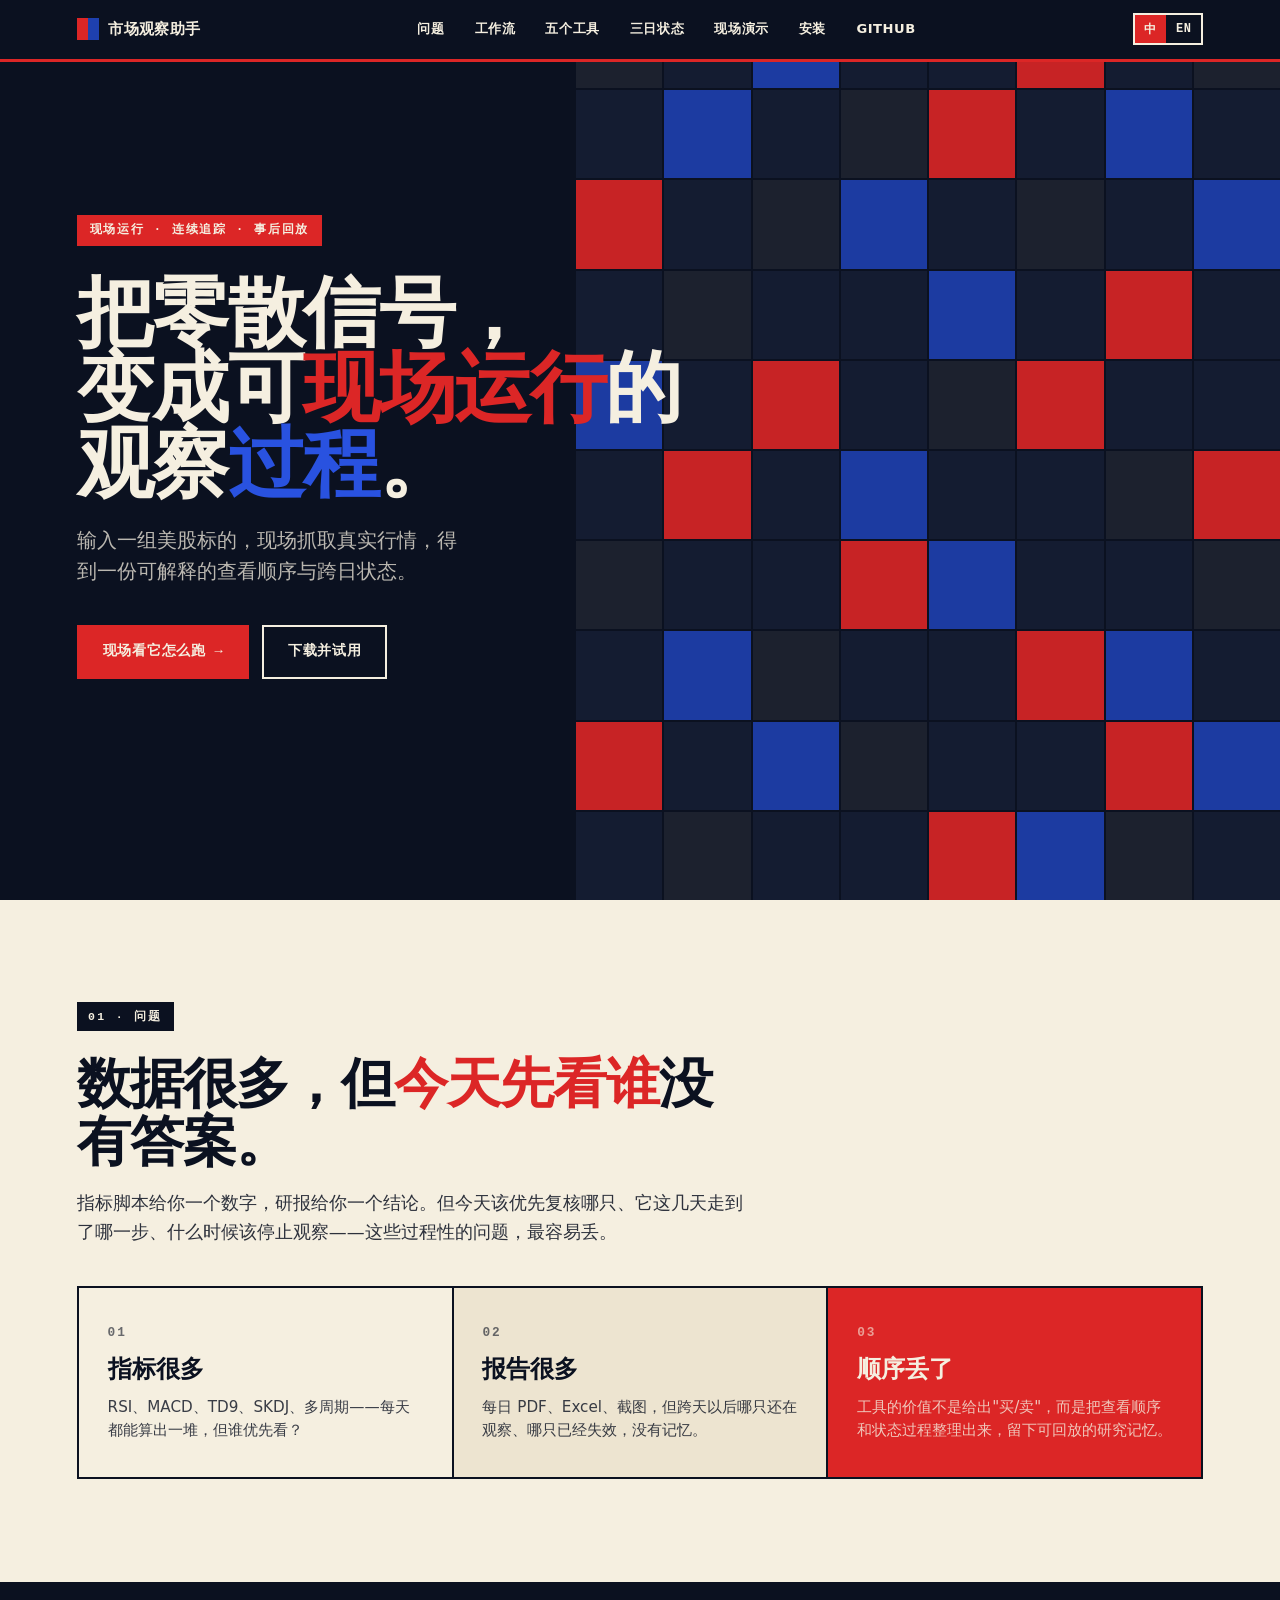
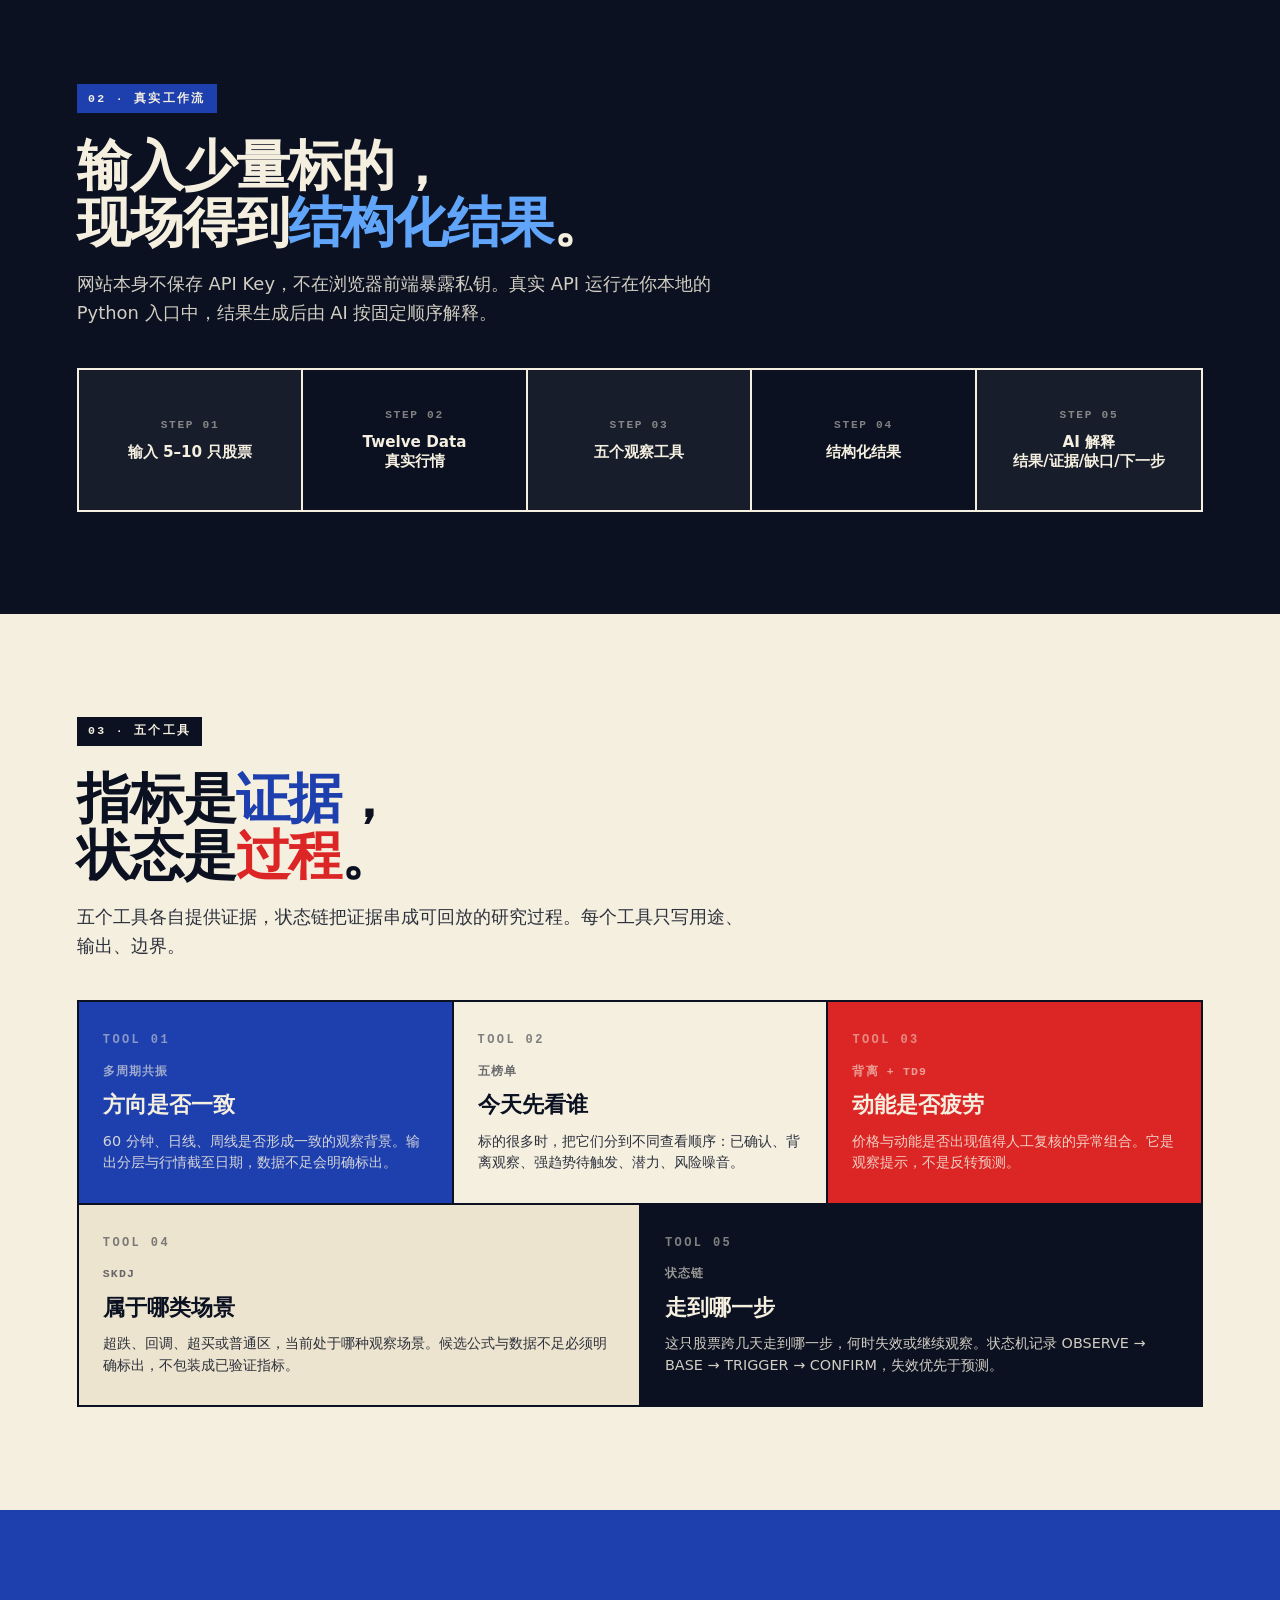
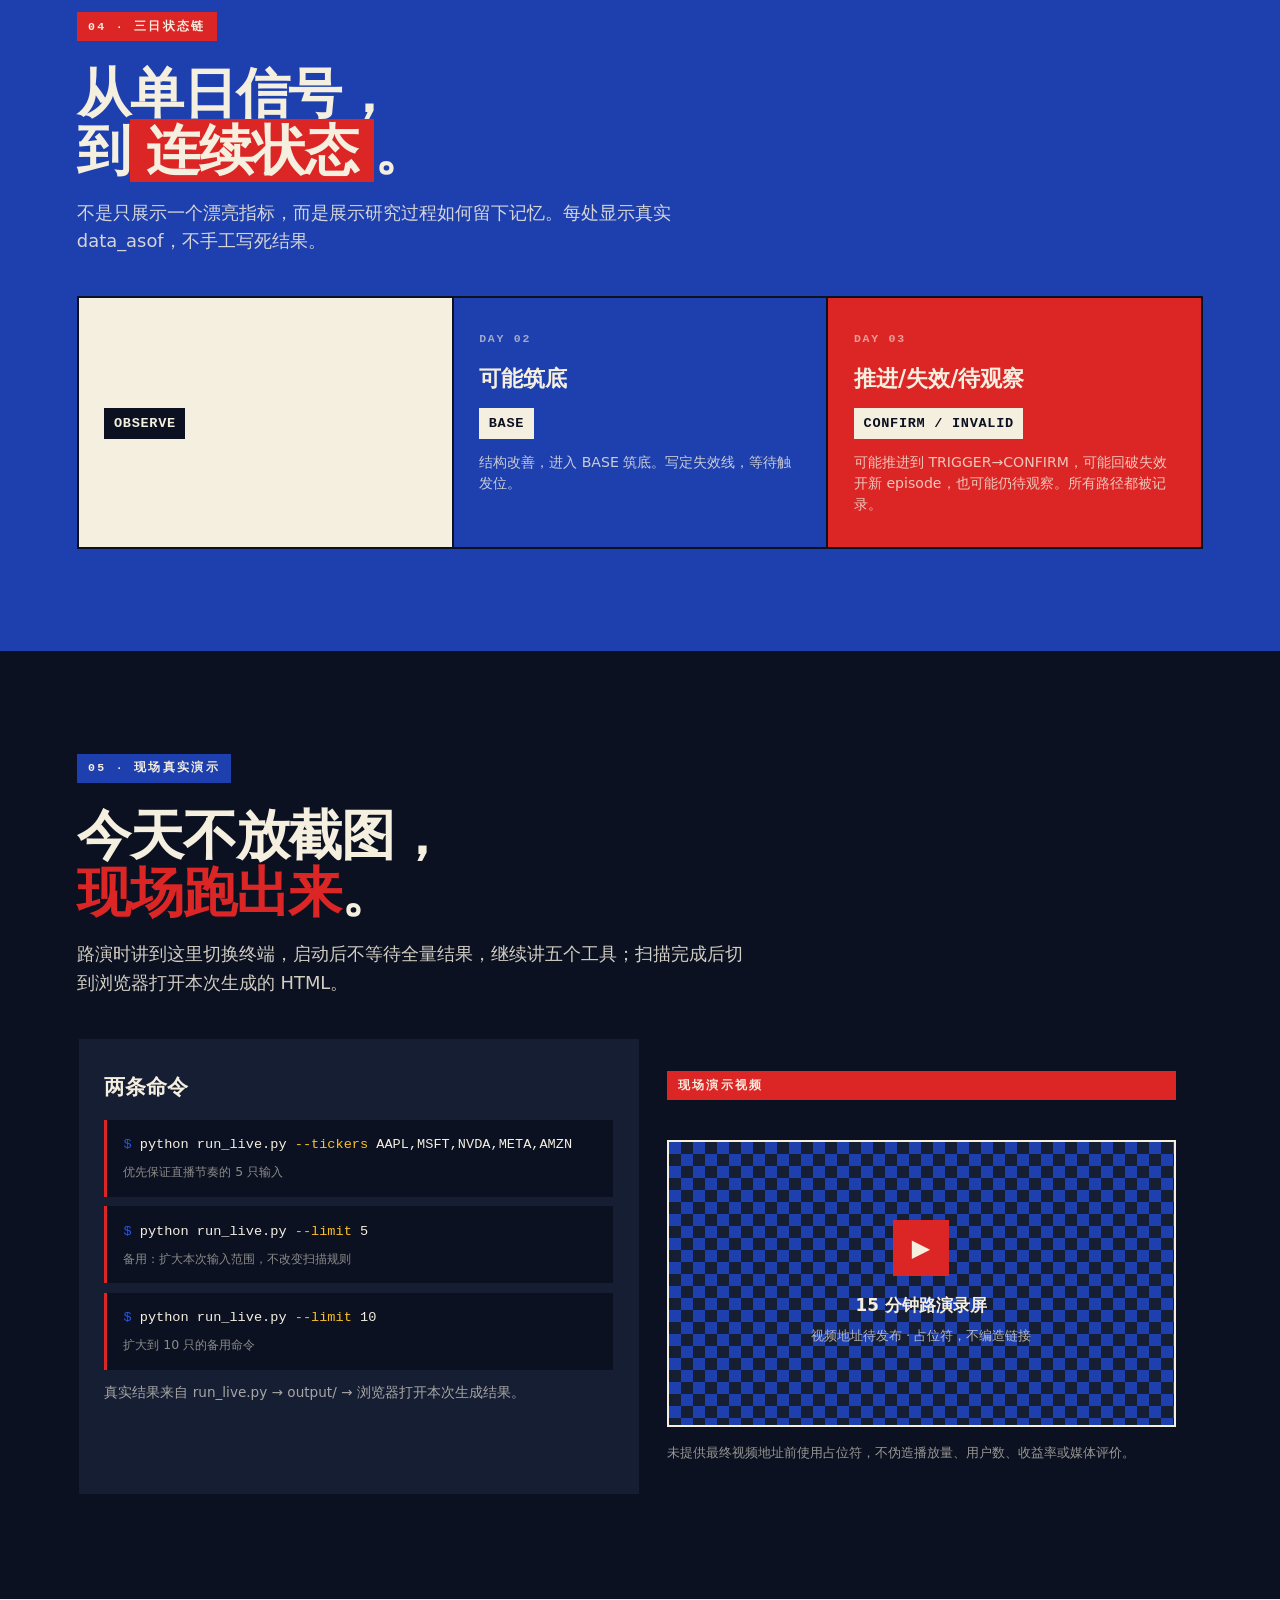
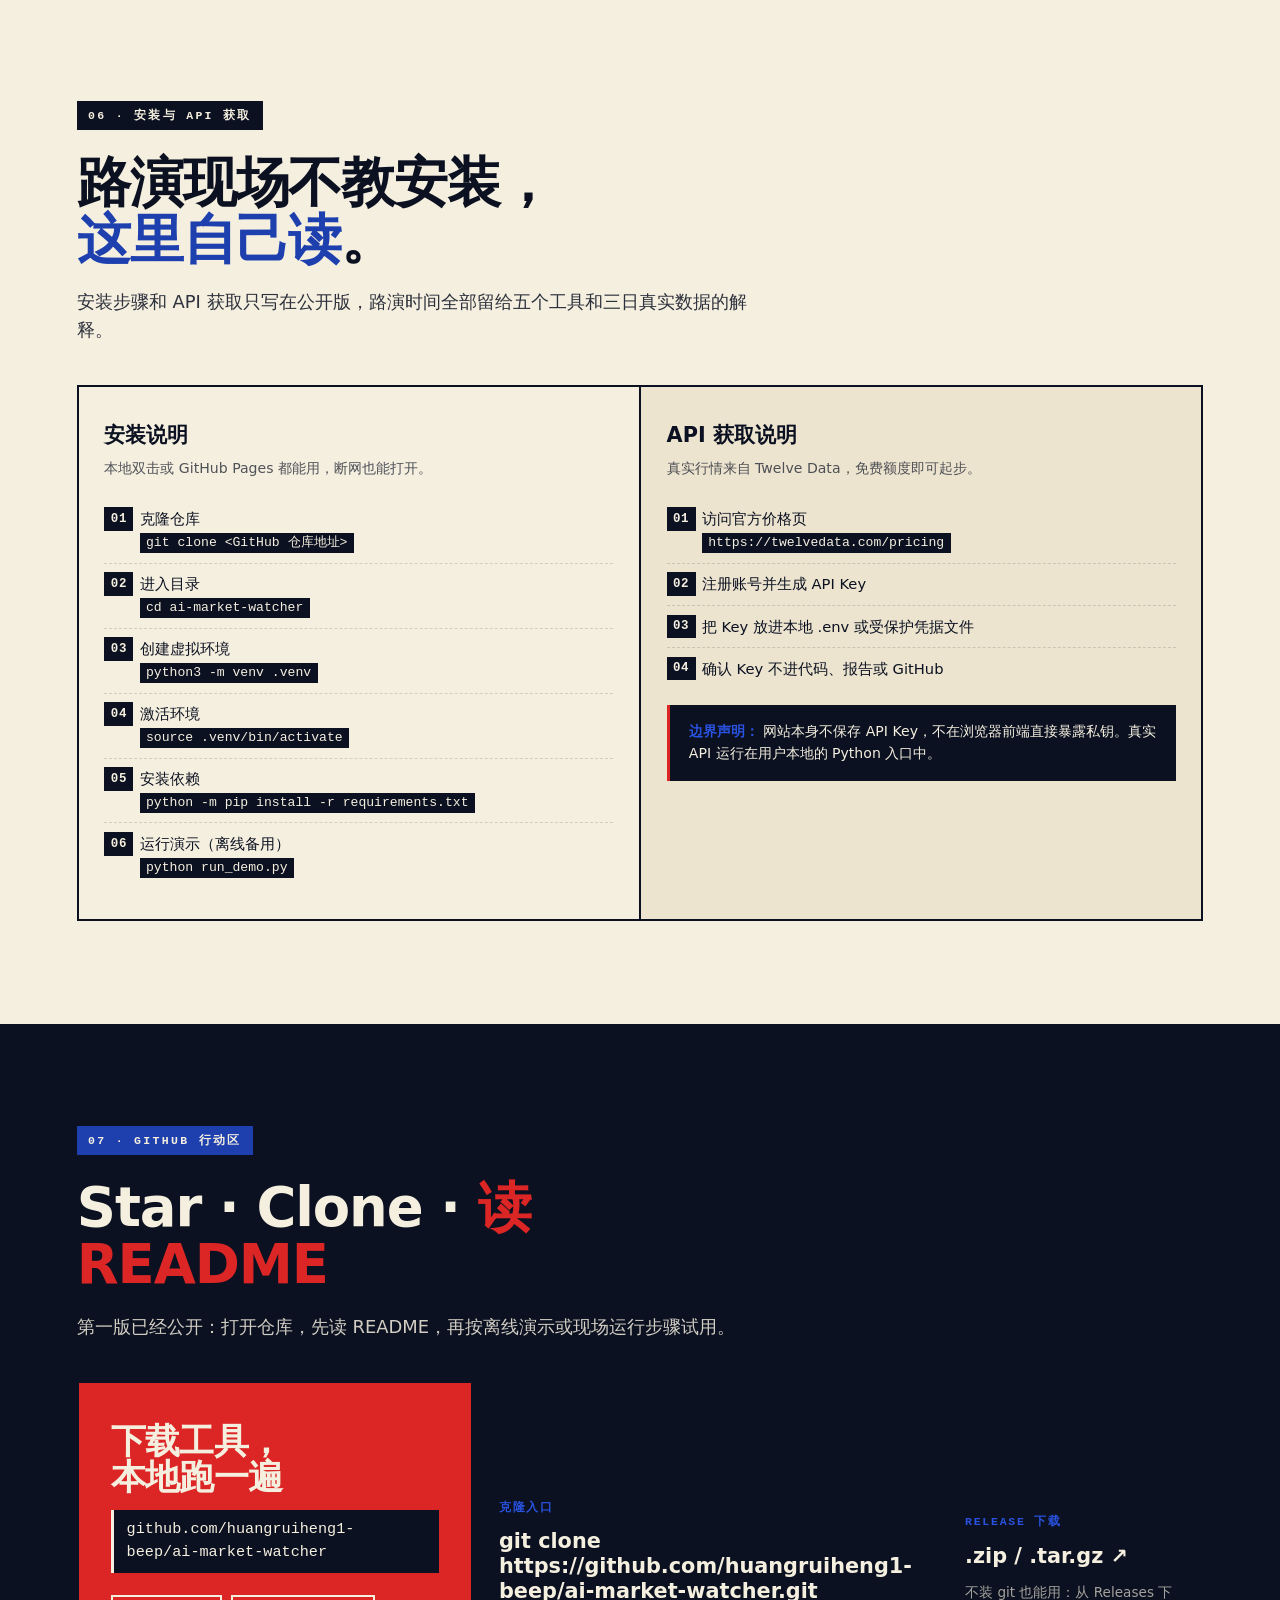
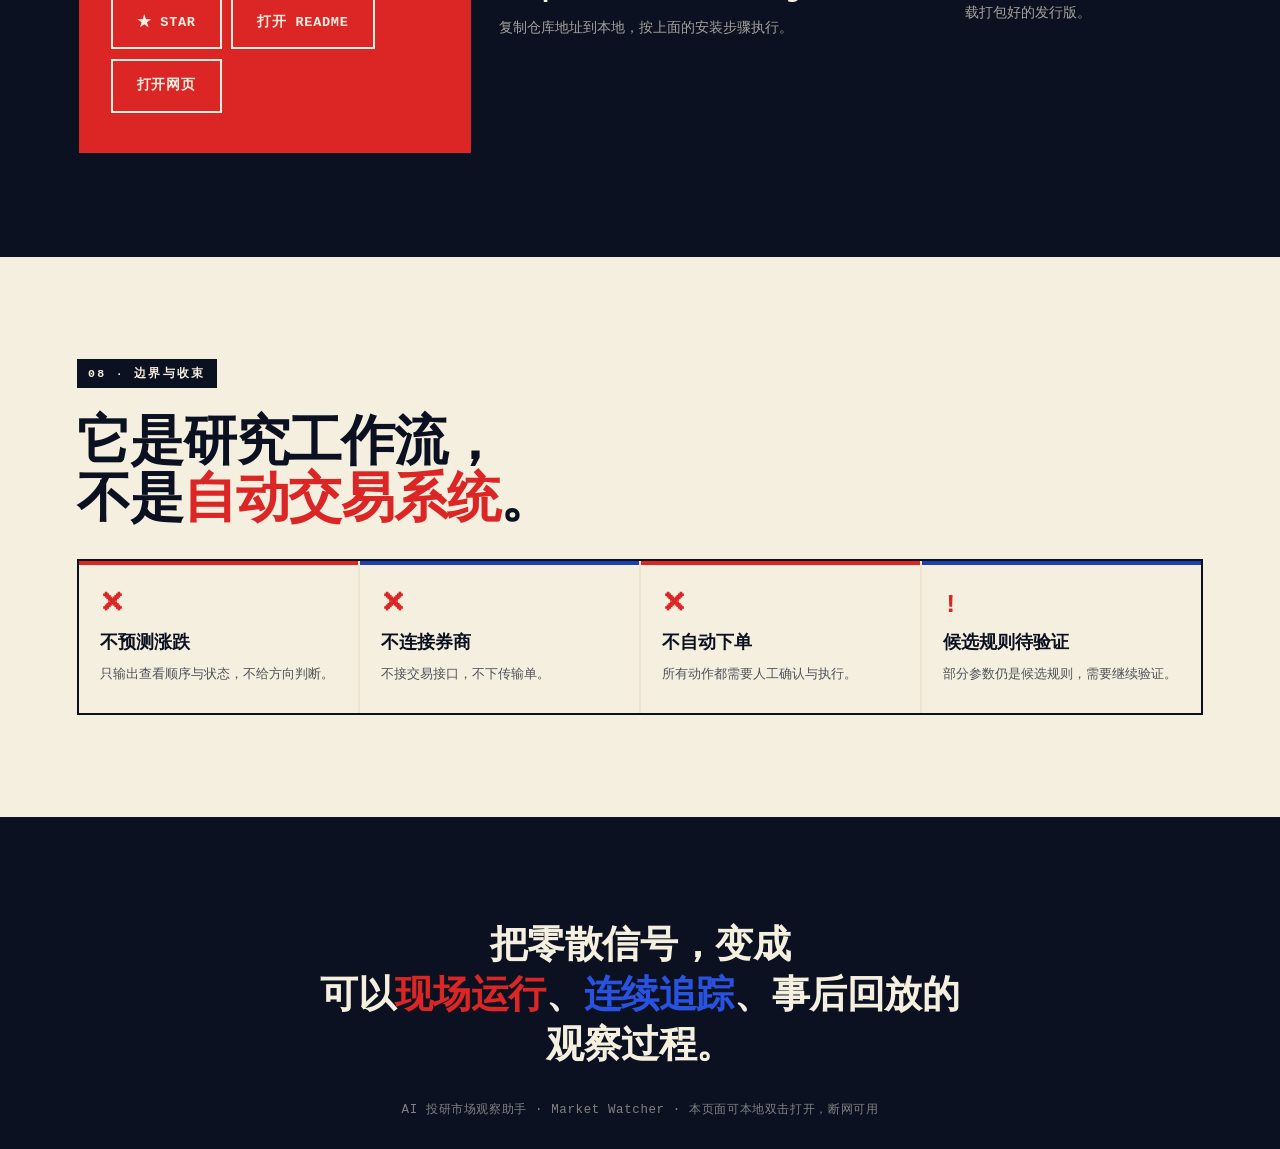
==== roadshow/index.html @ ad0c0f63 "Publish doctoral radar v0.1.0" ====
<!DOCTYPE html>
<html lang="zh-CN">
<head>
<meta charset="UTF-8">
<meta name="viewport" content="width=device-width, initial-scale=1.0">
<title>AI 投研市场观察助手 · Market Watcher</title>
<style>
/* ============================================================
   MOSAIC DESIGN SYSTEM — 4 COLORS
   Ink #0B1120 · Bone #F5EFE0 · Cobalt #1E40AF · Vermillion #DC2626
   ============================================================ */
:root {
  --ink: #0B1120;
  --ink-2: #161E33;
  --bone: #F5EFE0;
  --bone-2: #EDE4D0;
  --cobalt: #1E40AF;
  --cobalt-2: #2952E0;
  --vermillion: #DC2626;
  --vermillion-2: #B91C1C;

  --text-on-ink: #F5EFE0;
  --text-on-bone: #0B1120;
  --text-on-cobalt: #F5EFE0;
  --text-on-vermillion: #F5EFE0;

  --gap: clamp(1.2rem, 2.5vw, 2.4rem);
  --gap-sm: clamp(0.6rem, 1.2vw, 1.1rem);
  --pad-x: clamp(1.5rem, 6vw, 5rem);
  --pad-y: clamp(3rem, 8vw, 7rem);

  --font-display: "SF Pro Display", -apple-system, BlinkMacSystemFont, "Segoe UI", "PingFang SC", "Hiragino Sans GB", "Microsoft YaHei", system-ui, sans-serif;
  --font-body: -apple-system, BlinkMacSystemFont, "Segoe UI", "PingFang SC", "Hiragino Sans GB", "Microsoft YaHei", system-ui, sans-serif;
  --font-mono: ui-monospace, "SF Mono", "Cascadia Mono", "Roboto Mono", Menlo, Consolas, monospace;
}

* { margin: 0; padding: 0; box-sizing: border-box; }

html { scroll-behavior: smooth; -webkit-text-size-adjust: 100%; }

body {
  font-family: var(--font-body);
  background: var(--bone);
  color: var(--text-on-bone);
  line-height: 1.55;
  font-size: clamp(16px, 1.05vw, 18px);
  font-weight: 400;
  overflow-x: hidden;
  -webkit-font-smoothing: antialiased;
}

::selection { background: var(--vermillion); color: var(--bone); }

a { color: inherit; text-decoration: none; }

/* ============================================================
   MOSAIC TILE PATTERN — the signature background texture
   ============================================================ */
.mosaic-bg {
  background-color: var(--bone);
  background-image:
    linear-gradient(var(--ink) 1px, transparent 1px),
    linear-gradient(90deg, var(--ink) 1px, transparent 1px);
  background-size: 48px 48px;
  background-position: -1px -1px;
  opacity: 0.04;
}

/* ============================================================
   NAV — sticky, mosaic block style
   ============================================================ */
.nav {
  position: fixed;
  top: 0; left: 0; right: 0;
  z-index: 100;
  background: var(--ink);
  color: var(--text-on-ink);
  border-bottom: 3px solid var(--vermillion);
}
.nav-inner {
  display: flex;
  align-items: center;
  justify-content: space-between;
  gap: 1rem;
  padding: 0.7rem var(--pad-x);
  max-width: 1400px;
  margin: 0 auto;
}
.nav-brand {
  display: flex;
  align-items: center;
  gap: 0.6rem;
  font-weight: 800;
  font-size: 0.95rem;
  letter-spacing: 0.02em;
}
.nav-brand .mark {
  width: 22px; height: 22px;
  background: var(--vermillion);
  display: inline-block;
}
.nav-brand .mark::after {
  content: "";
  display: block;
  width: 11px; height: 22px;
  background: var(--cobalt);
  margin-left: 11px;
}
.nav-links {
  display: flex;
  gap: 0.3rem;
  list-style: none;
  align-items: center;
}
.nav-links a {
  display: block;
  padding: 0.5rem 0.8rem;
  font-size: 0.82rem;
  font-weight: 600;
  letter-spacing: 0.04em;
  text-transform: uppercase;
  transition: background 0.15s ease;
}
.nav-links a:hover { background: var(--cobalt); }
.lang-toggle {
  display: flex;
  border: 2px solid var(--bone);
  font-family: var(--font-mono);
  font-size: 0.75rem;
  font-weight: 700;
}
.lang-toggle button {
  background: transparent;
  color: var(--bone);
  border: none;
  padding: 0.35rem 0.6rem;
  cursor: pointer;
  font-family: inherit;
  font-size: inherit;
  font-weight: inherit;
  letter-spacing: 0.05em;
  transition: all 0.15s ease;
}
.lang-toggle button.active {
  background: var(--vermillion);
  color: var(--bone);
}
.lang-toggle button:not(.active):hover {
  background: var(--bone);
  color: var(--ink);
}

/* nav-right wraps burger + lang on small screens */
.nav-right {
  display: flex;
  align-items: center;
  gap: 0.6rem;
}

/* hamburger button — hidden on desktop */
.nav-burger {
  display: none;
  flex-direction: column;
  justify-content: center;
  gap: 4px;
  width: 34px; height: 34px;
  background: transparent;
  border: 2px solid var(--bone);
  cursor: pointer;
  padding: 6px;
}
.nav-burger span {
  display: block;
  height: 2px;
  background: var(--bone);
  transition: transform 0.2s ease, opacity 0.2s ease;
}
.nav-burger[aria-expanded="true"] span:nth-child(1) {
  transform: translateY(6px) rotate(45deg);
}
.nav-burger[aria-expanded="true"] span:nth-child(2) { opacity: 0; }
.nav-burger[aria-expanded="true"] span:nth-child(3) {
  transform: translateY(-6px) rotate(-45deg);
}

/* MOBILE NAV — dropdown panel below the bar */
@media (max-width: 720px) {
  .nav-burger { display: flex; }
  .nav-links {
    position: absolute;
    top: 100%; left: 0; right: 0;
    flex-direction: column;
    align-items: stretch;
    gap: 0;
    background: var(--ink-2);
    border-bottom: 3px solid var(--vermillion);
    max-height: 0;
    overflow: hidden;
    transition: max-height 0.28s cubic-bezier(0.16, 1, 0.3, 1);
  }
  .nav-links.open { max-height: 420px; }
  .nav-links li { width: 100%; border-top: 1px solid rgba(245,239,224,0.08); }
  .nav-links a { padding: 0.9rem var(--pad-x); font-size: 0.9rem; }
  .nav-brand span:last-child { font-size: 0.82rem; }
}

/* ============================================================
   HERO — full bleed mosaic tile composition
   ============================================================ */
.hero {
  position: relative;
  min-height: 100vh;
  background: var(--ink);
  color: var(--text-on-ink);
  display: flex;
  align-items: center;
  overflow: hidden;
  padding: 6rem var(--pad-x) var(--pad-y);
}
/* mosaic tile field as hero backdrop */
.hero-tiles {
  position: absolute;
  top: 0; right: 0;
  width: 55%;
  height: 100%;
  display: grid;
  grid-template-columns: repeat(8, 1fr);
  grid-template-rows: repeat(10, 1fr);
  gap: 2px;
  opacity: 0.9;
  pointer-events: none;
}
.hero-tiles span {
  background: var(--ink-2);
}
/* randomly assign the 4 mosaic colors */
.hero-tiles span.c-cobalt { background: var(--cobalt); }
.hero-tiles span.c-vermillion { background: var(--vermillion); }
.hero-tiles span.c-bone { background: var(--bone); opacity: 0.08; }
.hero-tiles span.c-ink { background: var(--ink-2); }

.hero-content {
  position: relative;
  z-index: 2;
  max-width: 620px;
}
.hero-kicker {
  display: inline-block;
  background: var(--vermillion);
  color: var(--bone);
  font-family: var(--font-mono);
  font-size: 0.75rem;
  font-weight: 700;
  letter-spacing: 0.15em;
  text-transform: uppercase;
  padding: 0.4rem 0.8rem;
  margin-bottom: 1.8rem;
}
.hero h1 {
  font-family: var(--font-display);
  font-weight: 900;
  font-size: clamp(2.6rem, 6vw, 4.8rem);
  line-height: 0.98;
  letter-spacing: -0.02em;
  margin-bottom: 1.5rem;
}
.hero h1 .accent { color: var(--vermillion); }
.hero h1 .accent-2 { color: var(--cobalt-2); }
.hero-sub {
  font-size: clamp(1.05rem, 1.6vw, 1.3rem);
  line-height: 1.5;
  color: rgba(245, 239, 224, 0.75);
  max-width: 30ch;
  margin-bottom: 2.4rem;
}
.hero-ctas {
  display: flex;
  flex-wrap: wrap;
  gap: 0.8rem;
}
.btn {
  display: inline-flex;
  align-items: center;
  gap: 0.5rem;
  padding: 0.9rem 1.5rem;
  font-family: var(--font-mono);
  font-size: 0.85rem;
  font-weight: 700;
  letter-spacing: 0.05em;
  text-transform: uppercase;
  border: 2px solid currentColor;
  transition: all 0.18s ease;
  cursor: pointer;
}
.btn-primary {
  background: var(--vermillion);
  color: var(--bone);
  border-color: var(--vermillion);
}
.btn-primary:hover { background: var(--vermillion-2); border-color: var(--vermillion-2); }
.btn-ghost {
  background: transparent;
  color: var(--bone);
  border-color: var(--bone);
}
.btn-ghost:hover { background: var(--bone); color: var(--ink); }

/* ============================================================
   SECTION — generic
   ============================================================ */
section { position: relative; }
.sec { padding: var(--pad-y) var(--pad-x); }
.sec-inner { max-width: 1200px; margin: 0 auto; }

.sec-ink { background: var(--ink); color: var(--text-on-ink); }
.sec-bone { background: var(--bone); color: var(--text-on-bone); }
.sec-cobalt { background: var(--cobalt); color: var(--text-on-cobalt); }
.sec-vermillion { background: var(--vermillion); color: var(--text-on-vermillion); }

.sec-label {
  display: inline-block;
  font-family: var(--font-mono);
  font-size: 0.72rem;
  font-weight: 700;
  letter-spacing: 0.2em;
  text-transform: uppercase;
  padding: 0.35rem 0.7rem;
  margin-bottom: 1.5rem;
}
.sec-label.on-ink { background: var(--cobalt); color: var(--bone); }
.sec-label.on-bone { background: var(--ink); color: var(--bone); }
.sec-label.on-cobalt { background: var(--vermillion); color: var(--bone); }
.sec-label.on-vermillion { background: var(--ink); color: var(--bone); }

.sec-title {
  font-family: var(--font-display);
  font-weight: 800;
  font-size: clamp(2rem, 4.5vw, 3.4rem);
  line-height: 1.05;
  letter-spacing: -0.02em;
  margin-bottom: 1.2rem;
  max-width: 18ch;
}
.sec-title .em-vermillion { color: var(--vermillion); }
.sec-title .em-cobalt { color: var(--cobalt-2); }
.sec-bone .sec-title .em-cobalt { color: var(--cobalt); }
.sec-ink .sec-title .em-cobalt { color: #60A5FA; }

.sec-lead {
  font-size: clamp(1rem, 1.4vw, 1.18rem);
  line-height: 1.6;
  max-width: 60ch;
  opacity: 0.85;
  margin-bottom: 2.5rem;
}

/* ============================================================
   PROBLEM — 3 statements in mosaic blocks
   ============================================================ */
.problem-grid {
  display: grid;
  grid-template-columns: repeat(3, 1fr);
  gap: 2px;
  background: var(--ink);
  border: 2px solid var(--ink);
  margin-top: 2rem;
}
.problem-tile {
  background: var(--bone);
  padding: 2.2rem 1.8rem;
  display: flex;
  flex-direction: column;
  gap: 0.8rem;
}
.problem-tile:nth-child(1) { background: var(--bone); }
.problem-tile:nth-child(2) { background: var(--bone-2); }
.problem-tile:nth-child(3) { background: var(--vermillion); color: var(--text-on-vermillion); }
.problem-tile .num {
  font-family: var(--font-mono);
  font-size: 0.8rem;
  font-weight: 700;
  letter-spacing: 0.15em;
  opacity: 0.6;
}
.problem-tile h3 {
  font-family: var(--font-display);
  font-weight: 800;
  font-size: 1.5rem;
  line-height: 1.15;
}
.problem-tile p { font-size: 0.95rem; opacity: 0.8; line-height: 1.5; }

@media (max-width: 720px) {
  .problem-grid { grid-template-columns: 1fr; }
}

/* ============================================================
   WORKFLOW — horizontal flow
   ============================================================ */
.flow {
  display: grid;
  grid-template-columns: repeat(5, 1fr);
  gap: 0;
  margin-top: 2rem;
  border: 2px solid currentColor;
}
.flow-step {
  padding: 1.5rem 1rem;
  text-align: center;
  border-right: 2px solid currentColor;
  position: relative;
  display: flex;
  flex-direction: column;
  gap: 0.5rem;
  min-height: 140px;
  justify-content: center;
}
.flow-step:last-child { border-right: none; }
.flow-step .step-num {
  font-family: var(--font-mono);
  font-size: 0.7rem;
  font-weight: 700;
  opacity: 0.5;
  letter-spacing: 0.15em;
}
.flow-step .step-label {
  font-weight: 700;
  font-size: 0.95rem;
  line-height: 1.3;
}
.flow-step:nth-child(odd) { background: rgba(0,0,0,0.08); }
.sec-ink .flow-step:nth-child(odd) { background: rgba(255,255,255,0.05); }

.flow-step:nth-child(1) { background: var(--cobalt); color: var(--bone); }
.flow-step:nth-child(3) { background: var(--vermillion); color: var(--bone); }
.flow-step:nth-child(5) { background: var(--cobalt); color: var(--bone); }

@media (max-width: 720px) {
  .flow { grid-template-columns: 1fr; }
  .flow-step { border-right: none; border-bottom: 2px solid currentColor; }
}

/* ============================================================
   TOOLS — 5 tool mosaic
   ============================================================ */
.tools-grid {
  display: grid;
  grid-template-columns: repeat(6, 1fr);
  grid-auto-rows: minmax(180px, auto);
  gap: 2px;
  margin-top: 2rem;
  background: var(--ink);
  border: 2px solid var(--ink);
}
.tool {
  padding: 1.8rem 1.5rem;
  display: flex;
  flex-direction: column;
  gap: 0.8rem;
  position: relative;
}
.tool-num {
  font-family: var(--font-mono);
  font-size: 0.75rem;
  font-weight: 700;
  letter-spacing: 0.2em;
  opacity: 0.5;
}
.tool h3 {
  font-family: var(--font-display);
  font-weight: 800;
  font-size: 1.35rem;
  line-height: 1.15;
}
.tool .role {
  font-family: var(--font-mono);
  font-size: 0.72rem;
  font-weight: 600;
  letter-spacing: 0.1em;
  text-transform: uppercase;
  opacity: 0.6;
}
.tool p {
  font-size: 0.9rem;
  line-height: 1.5;
  opacity: 0.85;
  margin-top: auto;
}

/* asymmetric mosaic layout — 5 tiles across 6 columns */
.tool-1 { grid-column: 1 / 3; grid-row: 1; background: var(--cobalt); color: var(--bone); }
.tool-2 { grid-column: 3 / 5; grid-row: 1; background: var(--bone); }
.tool-3 { grid-column: 5 / 7; grid-row: 1; background: var(--vermillion); color: var(--bone); }
.tool-4 { grid-column: 1 / 4; grid-row: 2; background: var(--bone-2); }
.tool-5 { grid-column: 4 / 7; grid-row: 2; background: var(--ink); color: var(--bone); }

@media (max-width: 820px) {
  .tools-grid { grid-template-columns: 1fr 1fr; grid-auto-rows: auto; }
  .tool-1, .tool-2, .tool-3, .tool-4, .tool-5 { grid-column: span 1; grid-row: auto; }
  .tool-1 { grid-column: 1 / 3; }
}

/* ============================================================
   STATUS CHAIN — 3 day tiles
   ============================================================ */
.days {
  display: grid;
  grid-template-columns: repeat(3, 1fr);
  gap: 2px;
  background: var(--ink);
  border: 2px solid var(--ink);
  margin-top: 2rem;
}
.day {
  padding: 2rem 1.6rem;
  display: flex;
  flex-direction: column;
  gap: 0.8rem;
  min-height: 200px;
}
.day-1 { background: var(--bone); }
.day-2 { background: var(--cobalt); color: var(--bone); }
.day-3 { background: var(--vermillion); color: var(--bone); }

.day-tag {
  font-family: var(--font-mono);
  font-size: 0.72rem;
  font-weight: 700;
  letter-spacing: 0.15em;
  text-transform: uppercase;
  opacity: 0.6;
}
.day h3 {
  font-family: var(--font-display);
  font-weight: 800;
  font-size: 1.4rem;
}
.day .state {
  display: inline-block;
  font-family: var(--font-mono);
  font-weight: 700;
  font-size: 0.85rem;
  padding: 0.3rem 0.6rem;
  background: var(--ink);
  color: var(--bone);
  align-self: flex-start;
  letter-spacing: 0.05em;
}
.day-2 .state, .day-3 .state { background: var(--bone); color: var(--ink); }
.day p { font-size: 0.88rem; opacity: 0.8; line-height: 1.5; }

@media (max-width: 720px) {
  .days { grid-template-columns: 1fr; }
}

/* ============================================================
   DEMO — commands + video
   ============================================================ */
.demo-grid {
  display: grid;
  grid-template-columns: 1fr 1fr;
  gap: 2px;
  background: var(--ink);
  border: 2px solid var(--ink);
  margin-top: 2rem;
}
.demo-cmds {
  background: var(--ink-2);
  color: var(--bone);
  padding: 2rem 1.6rem;
}
.demo-cmds h3 {
  font-family: var(--font-display);
  font-weight: 800;
  font-size: 1.3rem;
  margin-bottom: 1rem;
}
.code-block {
  font-family: var(--font-mono);
  font-size: 0.85rem;
  background: var(--ink);
  border-left: 3px solid var(--vermillion);
  padding: 0.9rem 1rem;
  margin: 0.6rem 0;
  line-height: 1.6;
  overflow-x: auto;
  white-space: pre;
}
.code-block .prompt { color: var(--cobalt-2); }
.code-block .flag { color: #FBBF24; }
.code-block .note {
  display: block;
  font-size: 0.78rem;
  opacity: 0.55;
  margin-top: 0.4rem;
  font-family: var(--font-body);
}

.demo-video {
  background: var(--ink);
  padding: 2rem 1.6rem;
  display: flex;
  flex-direction: column;
  justify-content: center;
  gap: 1rem;
}
.video-frame {
  position: relative;
  width: 100%;
  aspect-ratio: 16 / 9;
  background:
    linear-gradient(45deg, var(--ink-2) 25%, transparent 25%),
    linear-gradient(-45deg, var(--ink-2) 25%, transparent 25%),
    linear-gradient(45deg, transparent 75%, var(--ink-2) 75%),
    linear-gradient(-45deg, transparent 75%, var(--ink-2) 75%);
  background-size: 24px 24px;
  background-position: 0 0, 0 12px, 12px -12px, -12px 0;
  background-color: var(--cobalt);
  border: 2px solid var(--bone);
  display: flex;
  align-items: center;
  justify-content: center;
  flex-direction: column;
  gap: 0.5rem;
  text-align: center;
  padding: 1.5rem;
  color: var(--bone);
}
.video-frame .play {
  width: 56px; height: 56px;
  background: var(--vermillion);
  display: flex;
  align-items: center;
  justify-content: center;
  font-size: 1.5rem;
  font-weight: 900;
  margin-bottom: 0.5rem;
  transition: transform 0.2s ease;
}
.video-frame:hover .play { transform: scale(1.08); }
.video-frame .v-title { font-weight: 800; font-size: 1.05rem; }
.video-frame .v-sub { font-size: 0.82rem; opacity: 0.7; }

@media (max-width: 820px) {
  .demo-grid { grid-template-columns: 1fr; }
}

/* ============================================================
   INSTALL — step tiles + API
   ============================================================ */
.install-grid {
  display: grid;
  grid-template-columns: 1fr 1fr;
  gap: 2px;
  background: var(--ink);
  border: 2px solid var(--ink);
  margin-top: 2rem;
}
.install-block {
  padding: 2rem 1.6rem;
}
.install-block.install { background: var(--bone); }
.install-block.api { background: var(--bone-2); }

.install-block h3 {
  font-family: var(--font-display);
  font-weight: 800;
  font-size: 1.3rem;
  margin-bottom: 0.4rem;
}
.install-block .sub {
  font-size: 0.88rem;
  opacity: 0.7;
  margin-bottom: 1.2rem;
}

.steps {
  list-style: none;
  counter-reset: step;
}
.steps li {
  counter-increment: step;
  padding: 0.6rem 0 0.6rem 2.2rem;
  position: relative;
  font-size: 0.92rem;
  line-height: 1.5;
  border-bottom: 1px dashed rgba(11,17,32,0.15);
}
.steps li:last-child { border-bottom: none; }
.steps li::before {
  content: counter(step, decimal-leading-zero);
  position: absolute;
  left: 0; top: 0.55rem;
  font-family: var(--font-mono);
  font-size: 0.78rem;
  font-weight: 700;
  background: var(--ink);
  color: var(--bone);
  padding: 0.15rem 0.4rem;
  letter-spacing: 0.05em;
}

.api-note {
  background: var(--ink);
  color: var(--bone);
  padding: 1rem 1.2rem;
  margin-top: 1rem;
  border-left: 3px solid var(--vermillion);
  font-size: 0.88rem;
  line-height: 1.55;
}
.api-note strong { color: var(--cobalt-2); }

@media (max-width: 820px) {
  .install-grid { grid-template-columns: 1fr; }
}

/* ============================================================
   GITHUB ACTION — big CTA block
   ============================================================ */
.cta-block {
  display: grid;
  grid-template-columns: 1.5fr 1fr 1fr;
  gap: 2px;
  background: var(--ink);
  border: 2px solid var(--ink);
  margin-top: 2rem;
}
.cta-main {
  background: var(--vermillion);
  color: var(--bone);
  padding: 2.5rem 2rem;
  display: flex;
  flex-direction: column;
  gap: 1rem;
  justify-content: center;
}
.cta-main h3 {
  font-family: var(--font-display);
  font-weight: 900;
  font-size: 2.2rem;
  line-height: 1;
  letter-spacing: -0.02em;
}
.cta-main .repo-url {
  font-family: var(--font-mono);
  font-size: 0.95rem;
  background: var(--ink);
  padding: 0.5rem 0.8rem;
  align-self: flex-start;
  border-left: 3px solid var(--bone);
}
.cta-side {
  background: var(--ink);
  color: var(--bone);
  padding: 2rem 1.6rem;
  display: flex;
  flex-direction: column;
  gap: 0.8rem;
  justify-content: center;
}
.cta-side .label {
  font-family: var(--font-mono);
  font-size: 0.72rem;
  font-weight: 700;
  letter-spacing: 0.15em;
  text-transform: uppercase;
  color: var(--cobalt-2);
}
.cta-side .value {
  font-family: var(--font-display);
  font-weight: 800;
  font-size: 1.3rem;
  line-height: 1.2;
}
.cta-side .desc { font-size: 0.85rem; opacity: 0.65; line-height: 1.5; }

@media (max-width: 820px) {
  .cta-block { grid-template-columns: 1fr; }
}

/* ============================================================
   BOUNDARIES — 4 rules
   ============================================================ */
.rules {
  display: grid;
  grid-template-columns: repeat(4, 1fr);
  gap: 2px;
  background: var(--bone-2);
  border: 2px solid var(--ink);
  margin-top: 2rem;
}
.rule {
  background: var(--bone);
  padding: 1.8rem 1.3rem;
  display: flex;
  flex-direction: column;
  gap: 0.6rem;
  border-top: 4px solid var(--vermillion);
}
.rule:nth-child(2) { border-top-color: var(--cobalt); }
.rule:nth-child(3) { border-top-color: var(--vermillion); }
.rule:nth-child(4) { border-top-color: var(--cobalt); }
.rule .x {
  font-family: var(--font-mono);
  font-weight: 900;
  font-size: 1.6rem;
  color: var(--vermillion);
  line-height: 1;
}
.rule h4 {
  font-family: var(--font-display);
  font-weight: 800;
  font-size: 1.1rem;
}
.rule p { font-size: 0.82rem; opacity: 0.7; line-height: 1.4; }

@media (max-width: 720px) {
  .rules { grid-template-columns: 1fr 1fr; }
}

/* ============================================================
   FOOTER
   ============================================================ */
.footer {
  background: var(--ink);
  color: var(--bone);
  padding: var(--pad-y) var(--pad-x) 2rem;
  text-align: center;
}
.footer-statement {
  font-family: var(--font-display);
  font-weight: 800;
  font-size: clamp(1.5rem, 3vw, 2.4rem);
  line-height: 1.3;
  max-width: 24ch;
  margin: 0 auto 2rem;
  letter-spacing: -0.01em;
}
.footer-statement .em { color: var(--vermillion); }
.footer-statement .em-2 { color: var(--cobalt-2); }
.footer-meta {
  font-family: var(--font-mono);
  font-size: 0.78rem;
  opacity: 0.5;
  letter-spacing: 0.05em;
}

/* ============================================================
   MOBILE TUNING — phone screens (≤720px)
   ============================================================ */
@media (max-width: 720px) {
  /* hero: tiles become a faint background pattern, content sits on top full-width */
  .hero {
    min-height: 92vh;
    padding: 5.5rem var(--pad-x) 3.5rem;
  }
  .hero-tiles {
    width: 100%;
    opacity: 0.32;
    /* keep 8×10 to match the 80 generated tiles; tiles just get narrower */
  }
  .hero-content { max-width: 100%; }
  .hero h1 { font-size: clamp(2.1rem, 9vw, 2.8rem); }
  .hero-sub { font-size: 1rem; max-width: 100%; }
  .hero-ctas .btn { padding: 0.8rem 1.2rem; font-size: 0.8rem; }

  /* section spacing tightens */
  .sec { padding: clamp(2.5rem, 10vw, 4rem) var(--pad-x); }
  .sec-title { font-size: clamp(1.7rem, 7vw, 2.2rem); }
  .sec-lead { font-size: 0.98rem; margin-bottom: 1.8rem; }

  /* problem tiles stack (already 1fr) — trim padding */
  .problem-tile { padding: 1.5rem 1.3rem; }
  .problem-tile h3 { font-size: 1.25rem; }

  /* tools: 2-col mosaic on phone */
  .tools-grid { grid-template-columns: 1fr 1fr; grid-auto-rows: auto; }
  .tool-1, .tool-2, .tool-3, .tool-4, .tool-5 {
    grid-column: span 1; grid-row: auto;
  }
  .tool-1 { grid-column: 1 / 3; } /* hero tool full width on top */
  .tool { padding: 1.4rem 1.2rem; }
  .tool h3 { font-size: 1.15rem; }

  /* flow already stacks — make steps horizontal scroll on phone */
  .flow {
    grid-template-columns: repeat(5, minmax(150px, 1fr));
    overflow-x: auto;
    -webkit-overflow-scrolling: touch;
  }
  .flow-step {
    border-right: 2px solid currentColor;
    border-bottom: none;
    min-width: 150px;
  }

  /* days stack — already 1fr */
  .day { padding: 1.6rem 1.3rem; min-height: auto; }

  /* demo: code blocks scroll horizontally, never break layout */
  .demo-cmds, .demo-video { padding: 1.6rem 1.3rem; }
  .code-block { font-size: 0.78rem; padding: 0.8rem 0.9rem; }

  /* install: inline code wraps instead of overflowing */
  .install-block { padding: 1.6rem 1.3rem; }
  .steps li { padding: 0.5rem 0 0.5rem 2rem; font-size: 0.88rem; word-break: break-word; }
  .steps li code { display: inline-block; font-size: 0.76rem; word-break: break-all; max-width: 100%; }

  /* cta side blocks stack — already handled */
  .cta-main { padding: 2rem 1.5rem; }
  .cta-main h3 { font-size: 1.7rem; }
  .cta-side { padding: 1.6rem 1.3rem; }

  /* rules: 2-col on phone (already set) */
  .rule { padding: 1.4rem 1rem; }

  /* footer statement shrinks */
  .footer-statement { font-size: clamp(1.3rem, 5vw, 1.7rem); }
}

/* very small phones (≤380px) */
@media (max-width: 380px) {
  .nav-brand span:last-child { display: none; } /* keep only the mark on tiny bars */
  .lang-toggle button { padding: 0.35rem 0.45rem; }
  .hero h1 { font-size: 1.9rem; }
  .hero-ctas { flex-direction: column; align-items: stretch; }
  .hero-ctas .btn { justify-content: center; }
}

/* ============================================================
   i18n — language switching
   ============================================================ */
/* The page uses .t-zh/.t-en for bilingual copy. Do not hide the <html>
   root itself: it also carries the document language attribute. */
html[lang^="zh"] [lang="zh"] { display: revert; }
html[lang^="en"] [lang="en"] { display: revert; }
/* inline spans */
.t-zh, .t-en { display: none; }
html[lang^="zh"] .t-zh { display: inline; }
html[lang^="en"] .t-en { display: inline; }

/* ============================================================
   reveal animation
   ============================================================ */
.reveal {
  opacity: 0;
  transform: translateY(24px);
  transition: opacity 0.6s cubic-bezier(0.16, 1, 0.3, 1), transform 0.6s cubic-bezier(0.16, 1, 0.3, 1);
}
.reveal.in { opacity: 1; transform: none; }

@media (prefers-reduced-motion: reduce) {
  .reveal { opacity: 1; transform: none; transition: none; }
  html { scroll-behavior: auto; }
}
</style>
</head>
<body>

<!-- ============================================================
     NAV
     ============================================================ -->
<nav class="nav">
  <div class="nav-inner">
    <a href="#top" class="nav-brand">
      <span class="mark"></span>
      <span><span class="t-zh">市场观察助手</span><span class="t-en">Market Watcher</span></span>
    </a>
    <ul class="nav-links" id="navLinks">
      <li><a href="#problem"><span class="t-zh">问题</span><span class="t-en">Problem</span></a></li>
      <li><a href="#workflow"><span class="t-zh">工作流</span><span class="t-en">Workflow</span></a></li>
      <li><a href="#tools"><span class="t-zh">五个工具</span><span class="t-en">Tools</span></a></li>
      <li><a href="#days"><span class="t-zh">三日状态</span><span class="t-en">3-Day</span></a></li>
      <li><a href="#demo"><span class="t-zh">现场演示</span><span class="t-en">Live Demo</span></a></li>
      <li><a href="#install"><span class="t-zh">安装</span><span class="t-en">Install</span></a></li>
      <li><a href="#github"><span class="t-zh">GitHub</span><span class="t-en">GitHub</span></a></li>
    </ul>
    <div class="nav-right">
      <button class="nav-burger" id="navBurger" aria-label="menu" aria-expanded="false">
        <span></span><span></span><span></span>
      </button>
      <div class="lang-toggle" role="group" aria-label="language">
        <button data-lang="zh" class="active">中</button>
        <button data-lang="en">EN</button>
      </div>
    </div>
  </div>
</nav>

<!-- ============================================================
     HERO
     ============================================================ -->
<header class="hero" id="top">
  <div class="hero-tiles" aria-hidden="true"></div>
  <div class="hero-content">
    <span class="hero-kicker"><span class="t-zh">现场运行 · 连续追踪 · 事后回放</span><span class="t-en">Run Live · Track Daily · Replay Later</span></span>
    <h1>
      <span class="t-zh">把零散信号，<br>变成可<span class="accent">现场运行</span>的<br>观察<span class="accent-2">过程</span>。</span>
      <span class="t-en">Turn scattered signals<br>into a <span class="accent">live-run</span><br>observation <span class="accent-2">process</span>.</span>
    </h1>
    <p class="hero-sub">
      <span class="t-zh">输入一组美股标的，现场抓取真实行情，得到一份可解释的查看顺序与跨日状态。</span>
      <span class="t-en">Enter a set of US tickers, pull live quotes on the spot, and get an explainable watch order plus multi-day state.</span>
    </p>
    <div class="hero-ctas">
      <a href="#demo" class="btn btn-primary">
        <span class="t-zh">现场看它怎么跑 →</span><span class="t-en">Watch it run live →</span>
      </a>
      <a href="#github" class="btn btn-ghost">
        <span class="t-zh">下载并试用</span><span class="t-en">Download & try</span>
      </a>
    </div>
  </div>
</header>

<!-- ============================================================
     PROBLEM
     ============================================================ -->
<section class="sec sec-bone" id="problem">
  <div class="sec-inner">
    <span class="sec-label on-bone">01 · <span class="t-zh">问题</span><span class="t-en">Problem</span></span>
    <h2 class="sec-title">
      <span class="t-zh">数据很多，但<span class="em-vermillion">今天先看谁</span>没有答案。</span>
      <span class="t-en">Lots of data, but <span class="em-vermillion">who to look at first</span> has no answer.</span>
    </h2>
    <p class="sec-lead">
      <span class="t-zh">指标脚本给你一个数字，研报给你一个结论。但今天该优先复核哪只、它这几天走到了哪一步、什么时候该停止观察——这些过程性的问题，最容易丢。</span>
      <span class="t-en">Indicator scripts give a number, sell-side reports give a conclusion. But which ticker to review first today, what step it has reached across days, and when to stop watching—these process questions keep getting lost.</span>
    </p>
    <div class="problem-grid">
      <div class="problem-tile">
        <span class="num">01</span>
        <h3><span class="t-zh">指标很多</span><span class="t-en">Many indicators</span></h3>
        <p><span class="t-zh">RSI、MACD、TD9、SKDJ、多周期——每天都能算出一堆，但谁优先看？</span><span class="t-en">RSI, MACD, TD9, SKDJ, multi-timeframe—plenty computed daily, but which first?</span></p>
      </div>
      <div class="problem-tile">
        <span class="num">02</span>
        <h3><span class="t-zh">报告很多</span><span class="t-en">Many reports</span></h3>
        <p><span class="t-zh">每日 PDF、Excel、截图，但跨天以后哪只还在观察、哪只已经失效，没有记忆。</span><span class="t-en">Daily PDFs, sheets, screenshots—yet across days nothing remembers which ticker is still under watch or already failed.</span></p>
      </div>
      <div class="problem-tile">
        <span class="num">03</span>
        <h3><span class="t-zh">顺序丢了</span><span class="t-en">Order is lost</span></h3>
        <p><span class="t-zh">工具的价值不是给出"买/卖"，而是把查看顺序和状态过程整理出来，留下可回放的研究记忆。</span><span class="t-en">The value isn't a buy/sell call—it's organising the watch order and state process into replayable research memory.</span></p>
      </div>
    </div>
  </div>
</section>

<!-- ============================================================
     WORKFLOW
     ============================================================ -->
<section class="sec sec-ink" id="workflow">
  <div class="sec-inner">
    <span class="sec-label on-ink">02 · <span class="t-zh">真实工作流</span><span class="t-en">Workflow</span></span>
    <h2 class="sec-title">
      <span class="t-zh">输入少量标的，<br>现场得到<span class="em-cobalt">结构化结果</span>。</span>
      <span class="t-en">Enter a few tickers,<br>get <span class="em-cobalt">structured results</span> live.</span>
    </h2>
    <p class="sec-lead">
      <span class="t-zh">网站本身不保存 API Key，不在浏览器前端暴露私钥。真实 API 运行在你本地的 Python 入口中，结果生成后由 AI 按固定顺序解释。</span>
      <span class="t-en">The site never stores your API key or exposes secrets in the browser. The real API runs inside your local Python entry; after results land, the AI explains them in a fixed order.</span>
    </p>
    <div class="flow">
      <div class="flow-step">
        <span class="step-num">STEP 01</span>
        <span class="step-label"><span class="t-zh">输入 5–10 只股票</span><span class="t-en">Enter 5–10 tickers</span></span>
      </div>
      <div class="flow-step">
        <span class="step-num">STEP 02</span>
        <span class="step-label">Twelve Data<br><span class="t-zh">真实行情</span><span class="t-en">live quotes</span></span>
      </div>
      <div class="flow-step">
        <span class="step-num">STEP 03</span>
        <span class="step-label"><span class="t-zh">五个观察工具</span><span class="t-en">5 observation tools</span></span>
      </div>
      <div class="flow-step">
        <span class="step-num">STEP 04</span>
        <span class="step-label"><span class="t-zh">结构化结果</span><span class="t-en">Structured output</span></span>
      </div>
      <div class="flow-step">
        <span class="step-num">STEP 05</span>
        <span class="step-label"><span class="t-zh">AI 解释</span><span class="t-en">AI explains</span><br><span class="t-zh">结果/证据/缺口/下一步</span><span class="t-en">result/evidence/gap/next</span></span>
      </div>
    </div>
  </div>
</section>

<!-- ============================================================
     TOOLS
     ============================================================ -->
<section class="sec sec-bone" id="tools">
  <div class="sec-inner">
    <span class="sec-label on-bone">03 · <span class="t-zh">五个工具</span><span class="t-en">Five Tools</span></span>
    <h2 class="sec-title">
      <span class="t-zh">指标是<span class="em-cobalt">证据</span>，<br>状态是<span class="em-vermillion">过程</span>。</span>
      <span class="t-en">Indicators are <span class="em-cobalt">evidence</span>,<br>state is the <span class="em-vermillion">process</span>.</span>
    </h2>
    <p class="sec-lead">
      <span class="t-zh">五个工具各自提供证据，状态链把证据串成可回放的研究过程。每个工具只写用途、输出、边界。</span>
      <span class="t-en">Each tool supplies evidence; the status chain stitches evidence into a replayable research process. Each tool below states purpose, output, and boundary.</span>
    </p>
    <div class="tools-grid">
      <div class="tool tool-1">
        <span class="tool-num">TOOL 01</span>
        <span class="role"><span class="t-zh">多周期共振</span><span class="t-en">Multi-timeframe resonance</span></span>
        <h3><span class="t-zh">方向是否一致</span><span class="t-en">Is direction aligned</span></h3>
        <p><span class="t-zh">60 分钟、日线、周线是否形成一致的观察背景。输出分层与行情截至日期，数据不足会明确标出。</span><span class="t-en">Whether 60-min, daily, and weekly form a consistent observation backdrop. Outputs layering and data-as-of; insufficient data is flagged.</span></p>
      </div>
      <div class="tool tool-2">
        <span class="tool-num">TOOL 02</span>
        <span class="role"><span class="t-zh">五榜单</span><span class="t-en">Five rankings</span></span>
        <h3><span class="t-zh">今天先看谁</span><span class="t-en">Who to watch today</span></h3>
        <p><span class="t-zh">标的很多时，把它们分到不同查看顺序：已确认、背离观察、强趋势待触发、潜力、风险噪音。</span><span class="t-en">When tickers pile up, sort them into watch orders: confirmed, divergence-watch, strong-trend-pending, potential, risk-noise.</span></p>
      </div>
      <div class="tool tool-3">
        <span class="tool-num">TOOL 03</span>
        <span class="role"><span class="t-zh">背离 + TD9</span><span class="t-en">Divergence + TD9</span></span>
        <h3><span class="t-zh">动能是否疲劳</span><span class="t-en">Is momentum tired</span></h3>
        <p><span class="t-zh">价格与动能是否出现值得人工复核的异常组合。它是观察提示，不是反转预测。</span><span class="t-en">Whether price and momentum show anomalous combos worth manual review. It is an observation hint, not a reversal forecast.</span></p>
      </div>
      <div class="tool tool-4">
        <span class="tool-num">TOOL 04</span>
        <span class="role"><span class="t-zh">SKDJ</span><span class="t-en">SKDJ</span></span>
        <h3><span class="t-zh">属于哪类场景</span><span class="t-en">Which scenario</span></h3>
        <p><span class="t-zh">超跌、回调、超买或普通区，当前处于哪种观察场景。候选公式与数据不足必须明确标出，不包装成已验证指标。</span><span class="t-en">Oversold, pullback, overbought, or neutral—which scenario applies now. Candidate formulas and insufficient data are flagged, never dressed as verified.</span></p>
      </div>
      <div class="tool tool-5">
        <span class="tool-num">TOOL 05</span>
        <span class="role"><span class="t-zh">状态链</span><span class="t-en">Status chain</span></span>
        <h3><span class="t-zh">走到哪一步</span><span class="t-en">Which step reached</span></h3>
        <p><span class="t-zh">这只股票跨几天走到哪一步，何时失效或继续观察。状态机记录 OBSERVE → BASE → TRIGGER → CONFIRM，失效优先于预测。</span><span class="t-en">Which step a ticker has reached across days, when it fails or keeps being watched. State machine logs OBSERVE → BASE → TRIGGER → CONFIRM; invalidation precedes prediction.</span></p>
      </div>
    </div>
  </div>
</section>

<!-- ============================================================
     3-DAY STATUS
     ============================================================ -->
<section class="sec sec-cobalt" id="days">
  <div class="sec-inner">
    <span class="sec-label on-cobalt">04 · <span class="t-zh">三日状态链</span><span class="t-en">3-Day Chain</span></span>
    <h2 class="sec-title">
      <span class="t-zh">从单日信号，<br>到<span class="" style="color:var(--bone);background:var(--vermillion);padding:0 0.3em;">连续状态</span>。</span>
      <span class="t-en">From single-day signal,<br>to <span class="" style="color:var(--bone);background:var(--vermillion);padding:0 0.3em;">continuous state</span>.</span>
    </h2>
    <p class="sec-lead">
      <span class="t-zh">不是只展示一个漂亮指标，而是展示研究过程如何留下记忆。每处显示真实 data_asof，不手工写死结果。</span>
      <span class="t-en">Not just a pretty indicator, but how the research process leaves a memory. Every cell shows the real data_asof—no hand-written results.</span>
    </p>
    <div class="days">
      <div class="day day-1">
        <span class="day-tag">DAY 01</span>
        <h3><span class="t-zh">进入观察</span><span class="t-en">Enter OBSERVE</span></h3>
        <span class="state">OBSERVE</span>
        <p><span class="t-zh">首日左侧信号出现，进入观察池。记录信号来源与失效线。</span><span class="t-en">Day one a left-side signal appears, ticker enters the watch pool. Source and invalidation line are recorded.</span></p>
      </div>
      <div class="day day-2">
        <span class="day-tag">DAY 02</span>
        <h3><span class="t-zh">可能筑底</span><span class="t-en">Maybe BASE</span></h3>
        <span class="state">BASE</span>
        <p><span class="t-zh">结构改善，进入 BASE 筑底。写定失效线，等待触发位。</span><span class="t-en">Structure improves, ticker enters BASE. Invalidation line is set, awaiting the trigger level.</span></p>
      </div>
      <div class="day day-3">
        <span class="day-tag">DAY 03</span>
        <h3><span class="t-zh">推进/失效/待观察</span><span class="t-en">Advance / Fail / Hold</span></h3>
        <span class="state">CONFIRM / INVALID</span>
        <p><span class="t-zh">可能推进到 TRIGGER→CONFIRM，可能回破失效开新 episode，也可能仍待观察。所有路径都被记录。</span><span class="t-en">May advance to TRIGGER→CONFIRM, may break and fail (opening a new episode), or may still hold. All paths are logged.</span></p>
      </div>
    </div>
  </div>
</section>

<!-- ============================================================
     LIVE DEMO + VIDEO
     ============================================================ -->
<section class="sec sec-ink" id="demo">
  <div class="sec-inner">
    <span class="sec-label on-ink">05 · <span class="t-zh">现场真实演示</span><span class="t-en">Live Demo</span></span>
    <h2 class="sec-title">
      <span class="t-zh">今天不放截图，<br><span class="em-vermillion">现场跑出来</span>。</span>
      <span class="t-en">No screenshots today,<br><span class="em-vermillion">run it live</span>.</span>
    </h2>
    <p class="sec-lead">
      <span class="t-zh">路演时讲到这里切换终端，启动后不等待全量结果，继续讲五个工具；扫描完成后切到浏览器打开本次生成的 HTML。</span>
      <span class="t-en">At the roadshow, switch to the terminal here. Don't wait for full results—keep narrating the five tools; once the scan finishes, switch to the browser to open this run's HTML.</span>
    </p>
    <div class="demo-grid">
      <div class="demo-cmds">
        <h3><span class="t-zh">两条命令</span><span class="t-en">Two commands</span></h3>
        <div class="code-block"><span class="prompt">$</span> python run_live.py <span class="flag">--tickers</span> AAPL,MSFT,NVDA,META,AMZN
<span class="note"><span class="t-zh">优先保证直播节奏的 5 只输入</span><span class="t-en">5-ticker input preferred for livestream pace</span></span></div>
        <div class="code-block"><span class="prompt">$</span> python run_live.py <span class="flag">--limit</span> 5
<span class="note"><span class="t-zh">备用：扩大本次输入范围，不改变扫描规则</span><span class="t-en">Fallback: widen input, scan rules unchanged</span></span></div>
        <div class="code-block"><span class="prompt">$</span> python run_live.py <span class="flag">--limit</span> 10
<span class="note"><span class="t-zh">扩大到 10 只的备用命令</span><span class="t-en">Optional 10-ticker command</span></span></div>
        <p style="font-size:0.85rem;opacity:0.65;margin-top:0.8rem;">
          <span class="t-zh">真实结果来自 run_live.py → output/ → 浏览器打开本次生成结果。</span>
          <span class="t-en">Real results come from run_live.py → output/ → browser opens this run's result.</span>
        </p>
      </div>
      <div class="demo-video">
        <span class="sec-label on-ink" style="background:var(--vermillion);color:var(--bone);"><span class="t-zh">现场演示视频</span><span class="t-en">Demo Video</span></span>
        <div class="video-frame">
          <div class="play">▶</div>
          <span class="v-title"><span class="t-zh">15 分钟路演录屏</span><span class="t-en">15-min roadshow recording</span></span>
          <span class="v-sub">
            <span class="t-zh">视频地址待发布 · 占位符，不编造链接</span>
            <span class="t-en">Video URL pending · placeholder, no fabricated link</span>
          </span>
        </div>
        <p style="font-size:0.82rem;opacity:0.6;line-height:1.5;">
          <span class="t-zh">未提供最终视频地址前使用占位符，不伪造播放量、用户数、收益率或媒体评价。</span>
          <span class="t-en">Until a final video URL is supplied, this stays a placeholder. No fake play counts, users, returns, or media quotes.</span>
        </p>
      </div>
    </div>
  </div>
</section>

<!-- ============================================================
     INSTALL + API
     ============================================================ -->
<section class="sec sec-bone" id="install">
  <div class="sec-inner">
    <span class="sec-label on-bone">06 · <span class="t-zh">安装与 API 获取</span><span class="t-en">Install & API</span></span>
    <h2 class="sec-title">
      <span class="t-zh">路演现场不教安装，<br><span class="em-cobalt">这里自己读</span>。</span>
      <span class="t-en">Install isn't taught on stage,<br><span class="em-cobalt">read it here</span>.</span>
    </h2>
    <p class="sec-lead">
      <span class="t-zh">安装步骤和 API 获取只写在公开版，路演时间全部留给五个工具和三日真实数据的解释。</span>
      <span class="t-en">Install steps and API signup live only in the public version—roadshow time belongs to the five tools and the three-day real data.</span>
    </p>
    <div class="install-grid">
      <div class="install-block install">
        <h3><span class="t-zh">安装说明</span><span class="t-en">Installation</span></h3>
        <p class="sub"><span class="t-zh">本地双击或 GitHub Pages 都能用，断网也能打开。</span><span class="t-en">Works locally and on GitHub Pages, even offline.</span></p>
        <ol class="steps">
          <li><span class="t-zh">克隆仓库</span><span class="t-en">Clone the repo</span><br><code style="font-family:var(--font-mono);font-size:0.82rem;background:var(--ink);color:var(--bone);padding:0.15rem 0.4rem;">git clone &lt;GitHub 仓库地址&gt;</code></li>
          <li><span class="t-zh">进入目录</span><span class="t-en">Enter the directory</span><br><code style="font-family:var(--font-mono);font-size:0.82rem;background:var(--ink);color:var(--bone);padding:0.15rem 0.4rem;">cd ai-market-watcher</code></li>
          <li><span class="t-zh">创建虚拟环境</span><span class="t-en">Create a venv</span><br><code style="font-family:var(--font-mono);font-size:0.82rem;background:var(--ink);color:var(--bone);padding:0.15rem 0.4rem;">python3 -m venv .venv</code></li>
          <li><span class="t-zh">激活环境</span><span class="t-en">Activate it</span><br><code style="font-family:var(--font-mono);font-size:0.82rem;background:var(--ink);color:var(--bone);padding:0.15rem 0.4rem;">source .venv/bin/activate</code></li>
          <li><span class="t-zh">安装依赖</span><span class="t-en">Install dependencies</span><br><code style="font-family:var(--font-mono);font-size:0.82rem;background:var(--ink);color:var(--bone);padding:0.15rem 0.4rem;">python -m pip install -r requirements.txt</code></li>
          <li><span class="t-zh">运行演示（离线备用）</span><span class="t-en">Run the demo (offline fallback)</span><br><code style="font-family:var(--font-mono);font-size:0.82rem;background:var(--ink);color:var(--bone);padding:0.15rem 0.4rem;">python run_demo.py</code></li>
        </ol>
      </div>
      <div class="install-block api">
        <h3><span class="t-zh">API 获取说明</span><span class="t-en">API Setup</span></h3>
        <p class="sub"><span class="t-zh">真实行情来自 Twelve Data，免费额度即可起步。</span><span class="t-en">Live quotes come from Twelve Data; the free tier is enough to start.</span></p>
        <ol class="steps">
          <li><span class="t-zh">访问官方价格页</span><span class="t-en">Open the pricing page</span><br><code style="font-family:var(--font-mono);font-size:0.82rem;background:var(--ink);color:var(--bone);padding:0.15rem 0.4rem;">https://twelvedata.com/pricing</code></li>
          <li><span class="t-zh">注册账号并生成 API Key</span><span class="t-en">Sign up and generate an API key</span></li>
          <li><span class="t-zh">把 Key 放进本地 .env 或受保护凭据文件</span><span class="t-en">Put the key in local .env or a protected credentials file</span></li>
          <li><span class="t-zh">确认 Key 不进代码、报告或 GitHub</span><span class="t-en">Make sure the key never enters code, reports, or GitHub</span></li>
        </ol>
        <div class="api-note">
          <strong><span class="t-zh">边界声明：</span><span class="t-en">Boundary:</span></strong>
          <span class="t-zh">网站本身不保存 API Key，不在浏览器前端直接暴露私钥。真实 API 运行在用户本地的 Python 入口中。</span>
          <span class="t-en">The site never stores your API key or exposes secrets in the browser. The real API runs inside your local Python entry.</span>
        </div>
      </div>
    </div>
  </div>
</section>

<!-- ============================================================
     GITHUB ACTION
     ============================================================ -->
<section class="sec sec-ink" id="github">
  <div class="sec-inner">
    <span class="sec-label on-ink">07 · <span class="t-zh">GitHub 行动区</span><span class="t-en">GitHub Action</span></span>
    <h2 class="sec-title">
      <span class="t-zh">Star · Clone · <span class="em-vermillion">读 README</span></span>
      <span class="t-en">Star · Clone · <span class="em-vermillion">Read README</span></span>
    </h2>
    <p class="sec-lead">
      <span class="t-zh">第一版已经公开：打开仓库，先读 README，再按离线演示或现场运行步骤试用。</span>
      <span class="t-en">Version 1 is public: read the README, then try the offline demo or live workflow.</span>
    </p>
    <div class="cta-block">
      <div class="cta-main">
        <h3><span class="t-zh">下载工具，<br>本地跑一遍</span><span class="t-en">Download,<br>run it locally</span></h3>
        <span class="repo-url">github.com/huangruiheng1-beep/ai-market-watcher</span>
        <div style="display:flex;gap:0.6rem;flex-wrap:wrap;margin-top:0.4rem;">
          <a href="https://github.com/huangruiheng1-beep/ai-market-watcher" class="btn btn-ghost" style="border-color:var(--bone);">★ Star</a>
          <a href="https://github.com/huangruiheng1-beep/ai-market-watcher#readme" class="btn btn-ghost" style="border-color:var(--bone);"><span class="t-zh">打开 README</span><span class="t-en">README</span></a>
          <a href="https://huangruiheng1-beep.github.io/ai-market-watcher/roadshow/" class="btn btn-ghost" style="border-color:var(--bone);"><span class="t-zh">打开网页</span><span class="t-en">Open site</span></a>
        </div>
      </div>
      <div class="cta-side">
        <span class="label"><span class="t-zh">克隆入口</span><span class="t-en">Clone entry</span></span>
        <span class="value">git clone https://github.com/huangruiheng1-beep/ai-market-watcher.git</span>
        <span class="desc"><span class="t-zh">复制仓库地址到本地，按上面的安装步骤执行。</span><span class="t-en">Clone the repo locally and follow the install steps above.</span></span>
      </div>
      <div class="cta-side">
        <span class="label"><span class="t-zh">Release 下载</span><span class="t-en">Release download</span></span>
        <a class="value" href="https://github.com/huangruiheng1-beep/ai-market-watcher/releases">.zip / .tar.gz ↗</a>
        <span class="desc"><span class="t-zh">不装 git 也能用：从 Releases 下载打包好的发行版。</span><span class="t-en">No git? Download the packaged release from Releases.</span></span>
      </div>
    </div>
  </div>
</section>

<!-- ============================================================
     BOUNDARIES
     ============================================================ -->
<section class="sec sec-bone" id="boundaries">
  <div class="sec-inner">
    <span class="sec-label on-bone">08 · <span class="t-zh">边界与收束</span><span class="t-en">Boundaries</span></span>
    <h2 class="sec-title">
      <span class="t-zh">它是研究工作流，<br>不是<span class="em-vermillion">自动交易系统</span>。</span>
      <span class="t-en">It's a research workflow,<br>not an <span class="em-vermillion">auto-trading system</span>.</span>
    </h2>
    <div class="rules">
      <div class="rule">
        <span class="x">✕</span>
        <h4><span class="t-zh">不预测涨跌</span><span class="t-en">No price prediction</span></h4>
        <p><span class="t-zh">只输出查看顺序与状态，不给方向判断。</span><span class="t-en">Only outputs watch order and state, never direction calls.</span></p>
      </div>
      <div class="rule">
        <span class="x">✕</span>
        <h4><span class="t-zh">不连接券商</span><span class="t-en">No broker link</span></h4>
        <p><span class="t-zh">不接交易接口，不下传输单。</span><span class="t-en">No trading interface, no order routing.</span></p>
      </div>
      <div class="rule">
        <span class="x">✕</span>
        <h4><span class="t-zh">不自动下单</span><span class="t-en">No auto-orders</span></h4>
        <p><span class="t-zh">所有动作都需要人工确认与执行。</span><span class="t-en">Every action needs manual confirmation and execution.</span></p>
      </div>
      <div class="rule">
        <span class="x">!</span>
        <h4><span class="t-zh">候选规则待验证</span><span class="t-en">Candidate rules</span></h4>
        <p><span class="t-zh">部分参数仍是候选规则，需要继续验证。</span><span class="t-en">Some parameters remain candidate rules pending validation.</span></p>
      </div>
    </div>
  </div>
</section>

<!-- ============================================================
     FOOTER
     ============================================================ -->
<footer class="footer">
  <p class="footer-statement">
    <span class="t-zh">把零散信号，变成<br>可以<span class="em">现场运行</span>、<span class="em-2">连续追踪</span>、事后回放的<br>观察过程。</span>
    <span class="t-en">Turn scattered signals into an observation process<br>that <span class="em">runs live</span>, <span class="em-2">tracks daily</span>, and replays later.</span>
  </p>
  <p class="footer-meta">
    AI 投研市场观察助手 · Market Watcher · <span class="t-zh">本页面可本地双击打开，断网可用</span><span class="t-en">opens locally, works offline</span>
  </p>
</footer>

<script>
/* ============================================================
   LANGUAGE TOGGLE
   ============================================================ */
(function () {
  var html = document.documentElement;
  var buttons = document.querySelectorAll('.lang-toggle button');

  function setLang(lang) {
    html.setAttribute('lang', lang === 'zh' ? 'zh-CN' : 'en');
    buttons.forEach(function (b) {
      b.classList.toggle('active', b.getAttribute('data-lang') === lang);
    });
    try { localStorage.setItem('mw-lang', lang); } catch (e) {}
  }

  buttons.forEach(function (b) {
    b.addEventListener('click', function () {
      setLang(b.getAttribute('data-lang'));
    });
  });

  // restore preference
  try {
    var saved = localStorage.getItem('mw-lang');
    if (saved) setLang(saved);
  } catch (e) {}
})();

/* ============================================================
   MOBILE MENU — hamburger toggle + close on link tap
   ============================================================ */
(function () {
  var burger = document.getElementById('navBurger');
  var links = document.getElementById('navLinks');
  if (!burger || !links) return;

  function toggle(open) {
    var isOpen = open !== undefined ? open : !links.classList.contains('open');
    links.classList.toggle('open', isOpen);
    burger.setAttribute('aria-expanded', isOpen ? 'true' : 'false');
  }

  burger.addEventListener('click', function () { toggle(); });

  // close the panel when a link is tapped (so the section is visible)
  links.querySelectorAll('a').forEach(function (a) {
    a.addEventListener('click', function () { toggle(false); });
  });

  // close on resize back to desktop
  window.addEventListener('resize', function () {
    if (window.innerWidth > 720) toggle(false);
  });
})();

/* ============================================================
   HERO MOSAIC TILES — programmatically assign 4 colors
   ============================================================ */
(function () {
  var field = document.querySelector('.hero-tiles');
  if (!field) return;
  // a deliberate, hand-tuned pattern across 80 tiles (8 cols x 10 rows)
  // 0 = ink-2 (gap), 1 = cobalt, 2 = vermillion, 3 = bone-tint
  var pattern = [
    3,0,1,0,0,2,0,3,
    0,1,0,3,2,0,1,0,
    2,0,3,1,0,3,0,1,
    0,3,0,0,1,0,2,0,
    1,0,2,0,3,2,0,0,
    0,2,0,1,0,0,3,2,
    3,0,0,2,1,0,0,3,
    0,1,3,0,0,2,1,0,
    2,0,1,3,0,0,2,1,
    0,3,0,0,2,1,3,0
  ];
  var cls = ['', 'c-cobalt', 'c-vermillion', 'c-bone'];
  pattern.forEach(function (v) {
    var s = document.createElement('span');
    if (cls[v]) s.className = cls[v];
    field.appendChild(s);
  });
})();

/* ============================================================
   SCROLL REVEAL
   ============================================================ */
(function () {
  if (!('IntersectionObserver' in window)) return;
  var io = new IntersectionObserver(function (entries) {
    entries.forEach(function (e) {
      if (e.isIntersecting) {
        e.target.classList.add('in');
        io.unobserve(e.target);
      }
    });
  }, { threshold: 0.12, rootMargin: '0px 0px -40px 0px' });

  document.querySelectorAll('.sec, .problem-tile, .tool, .day, .flow-step, .rule, .cta-main, .cta-side, .install-block, .demo-cmds, .demo-video')
    .forEach(function (el) {
      el.classList.add('reveal');
      io.observe(el);
    });
})();
</script>

</body>
</html>
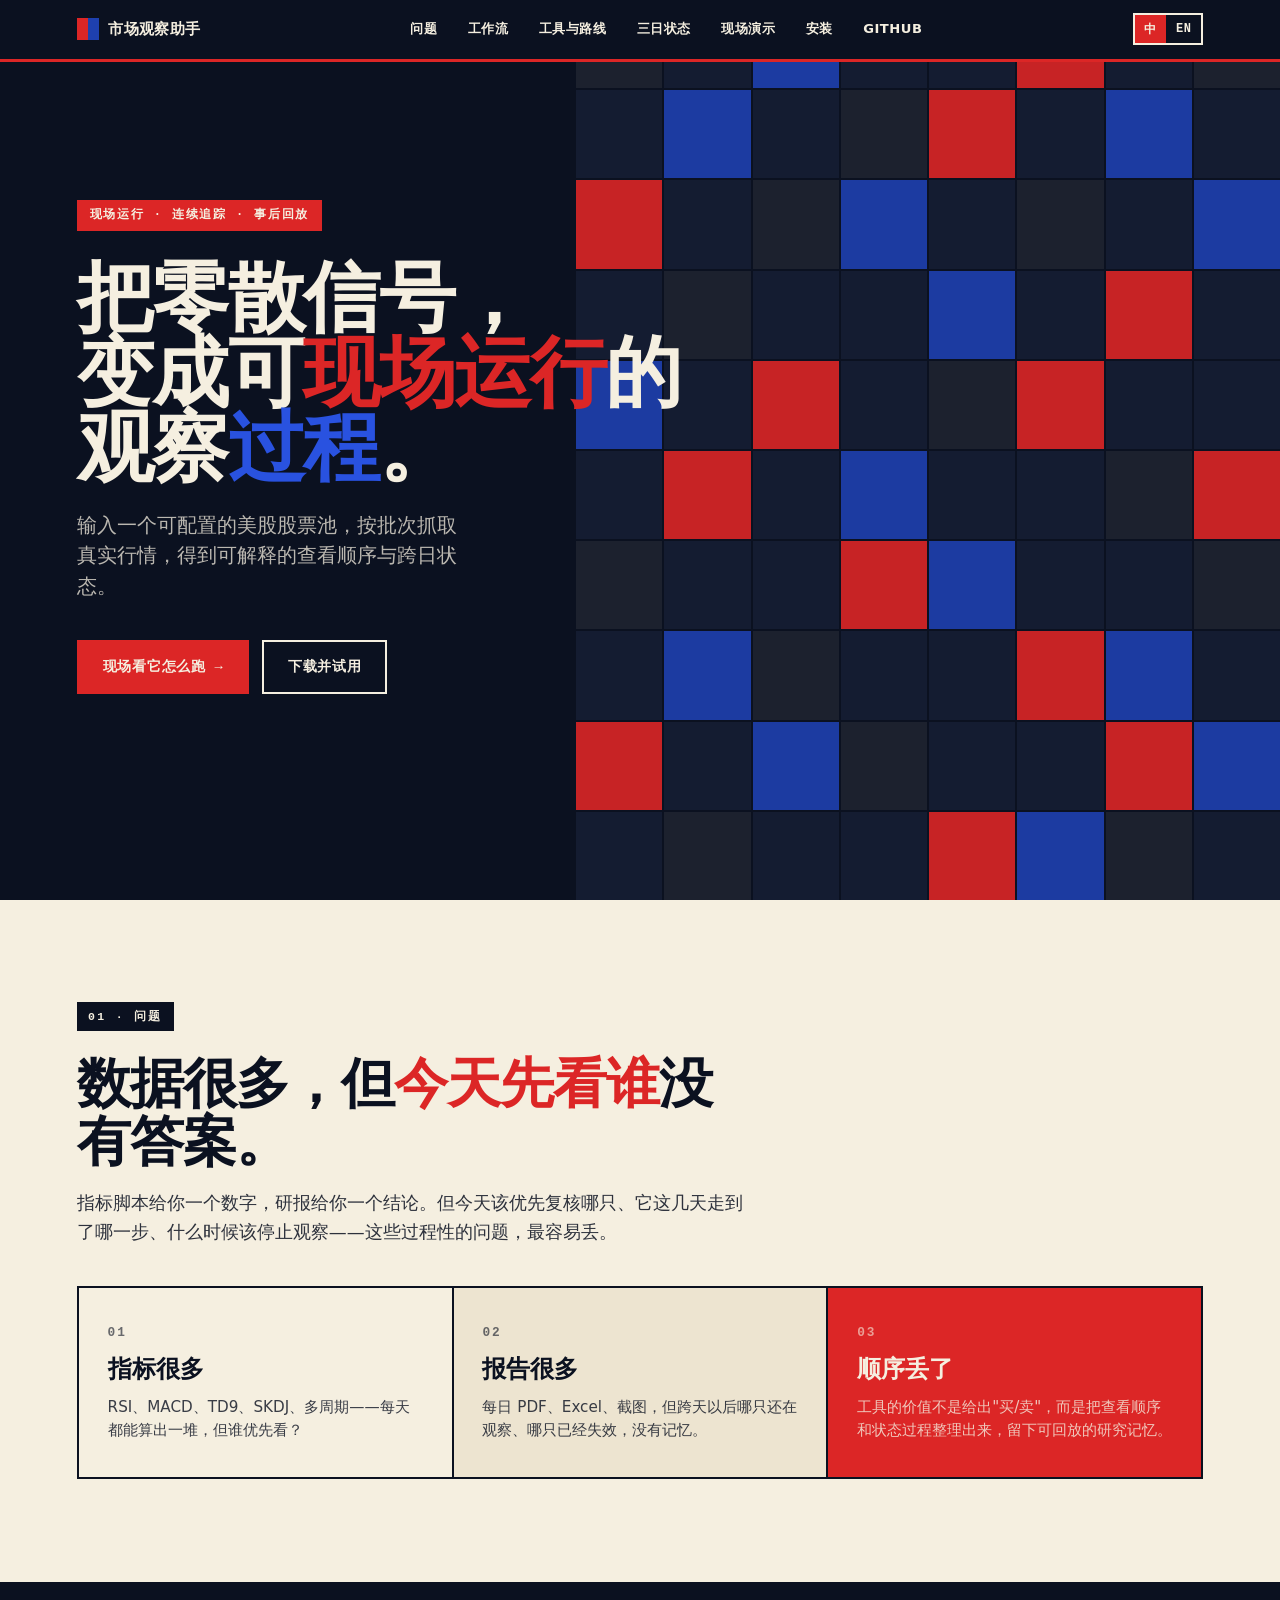
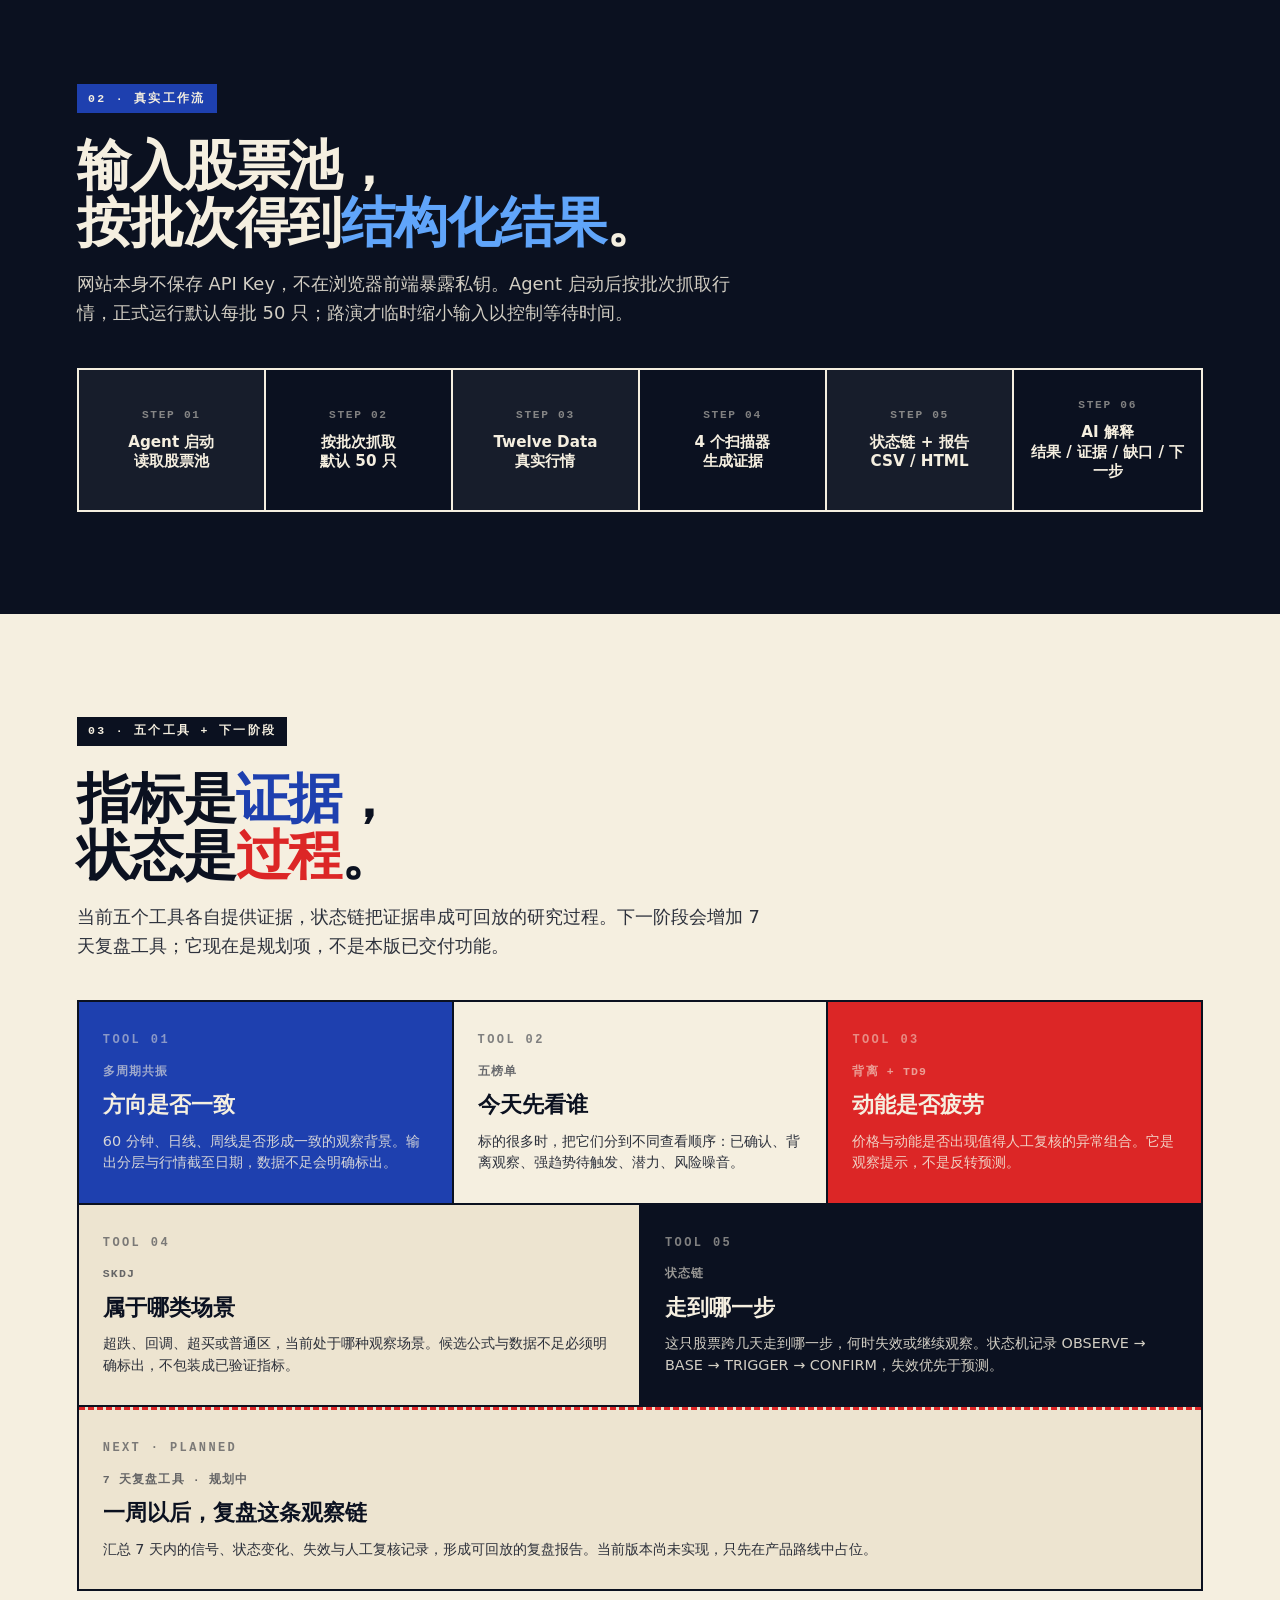
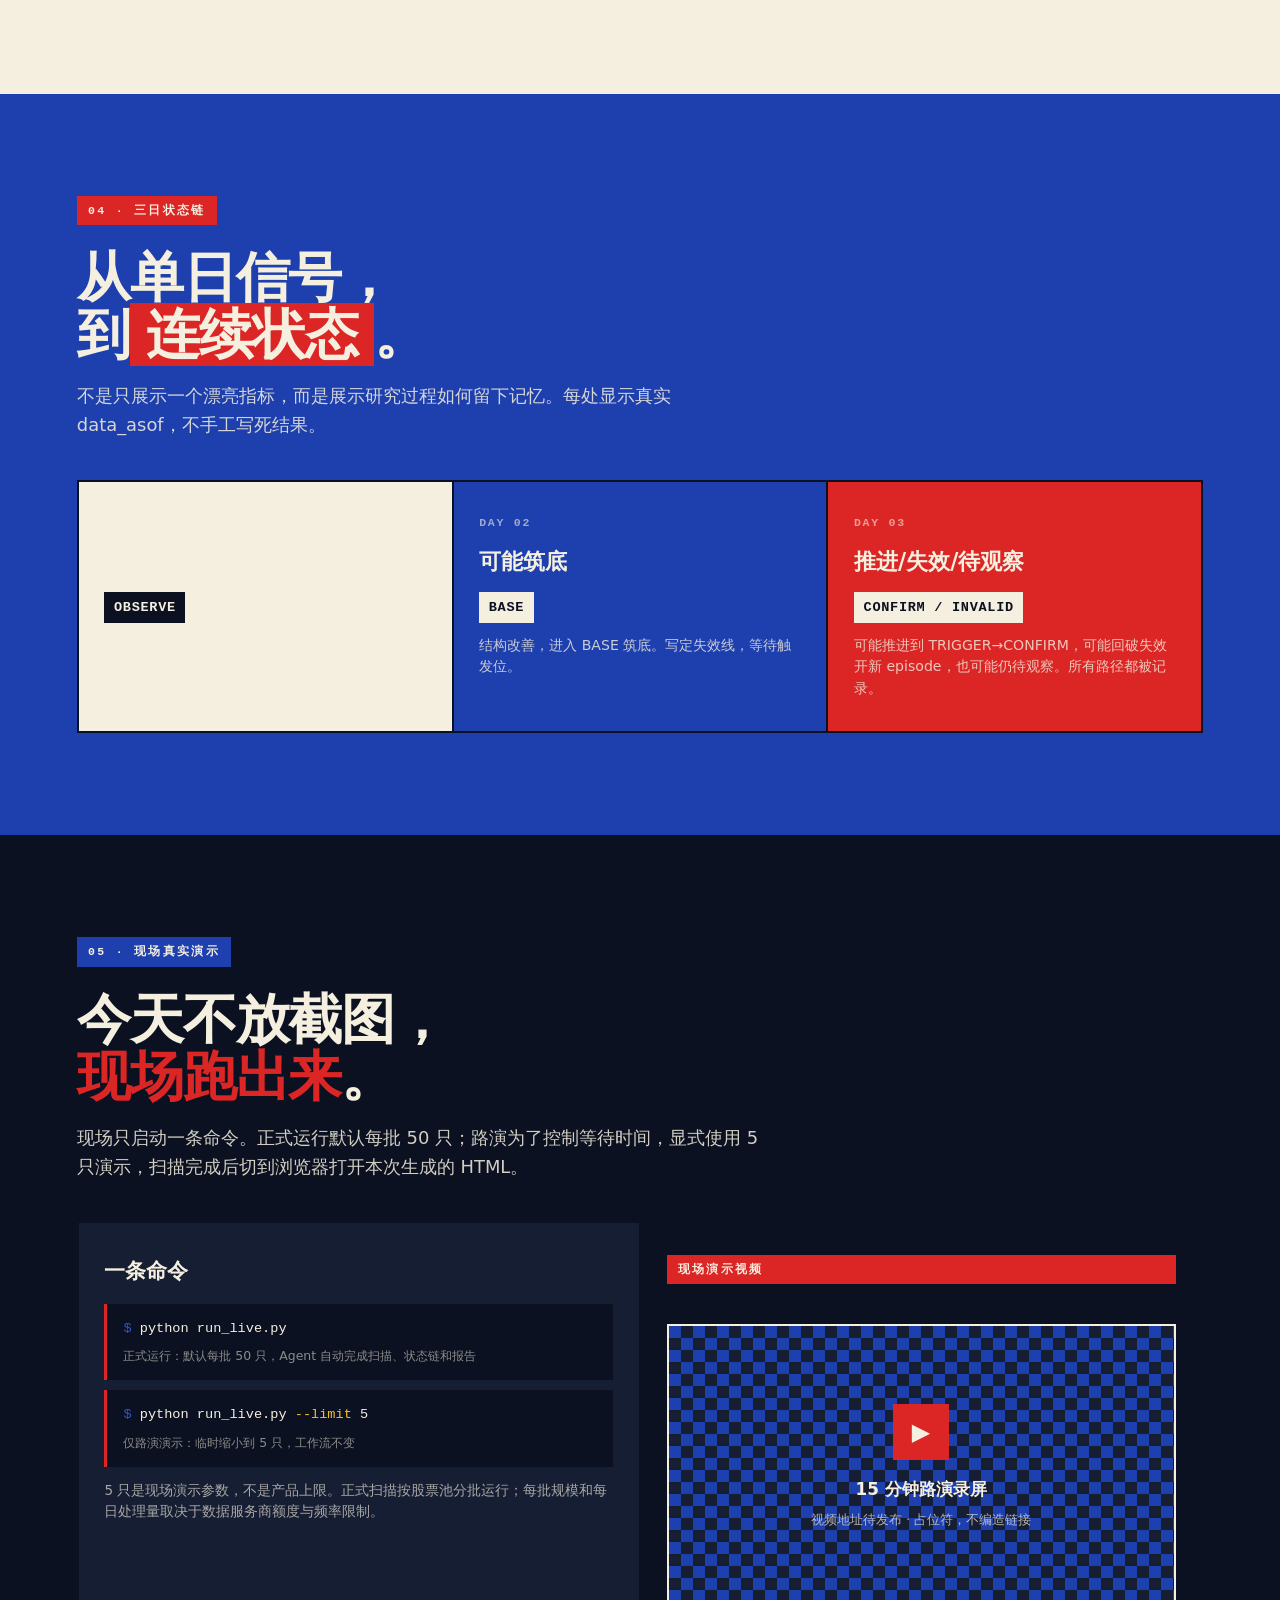
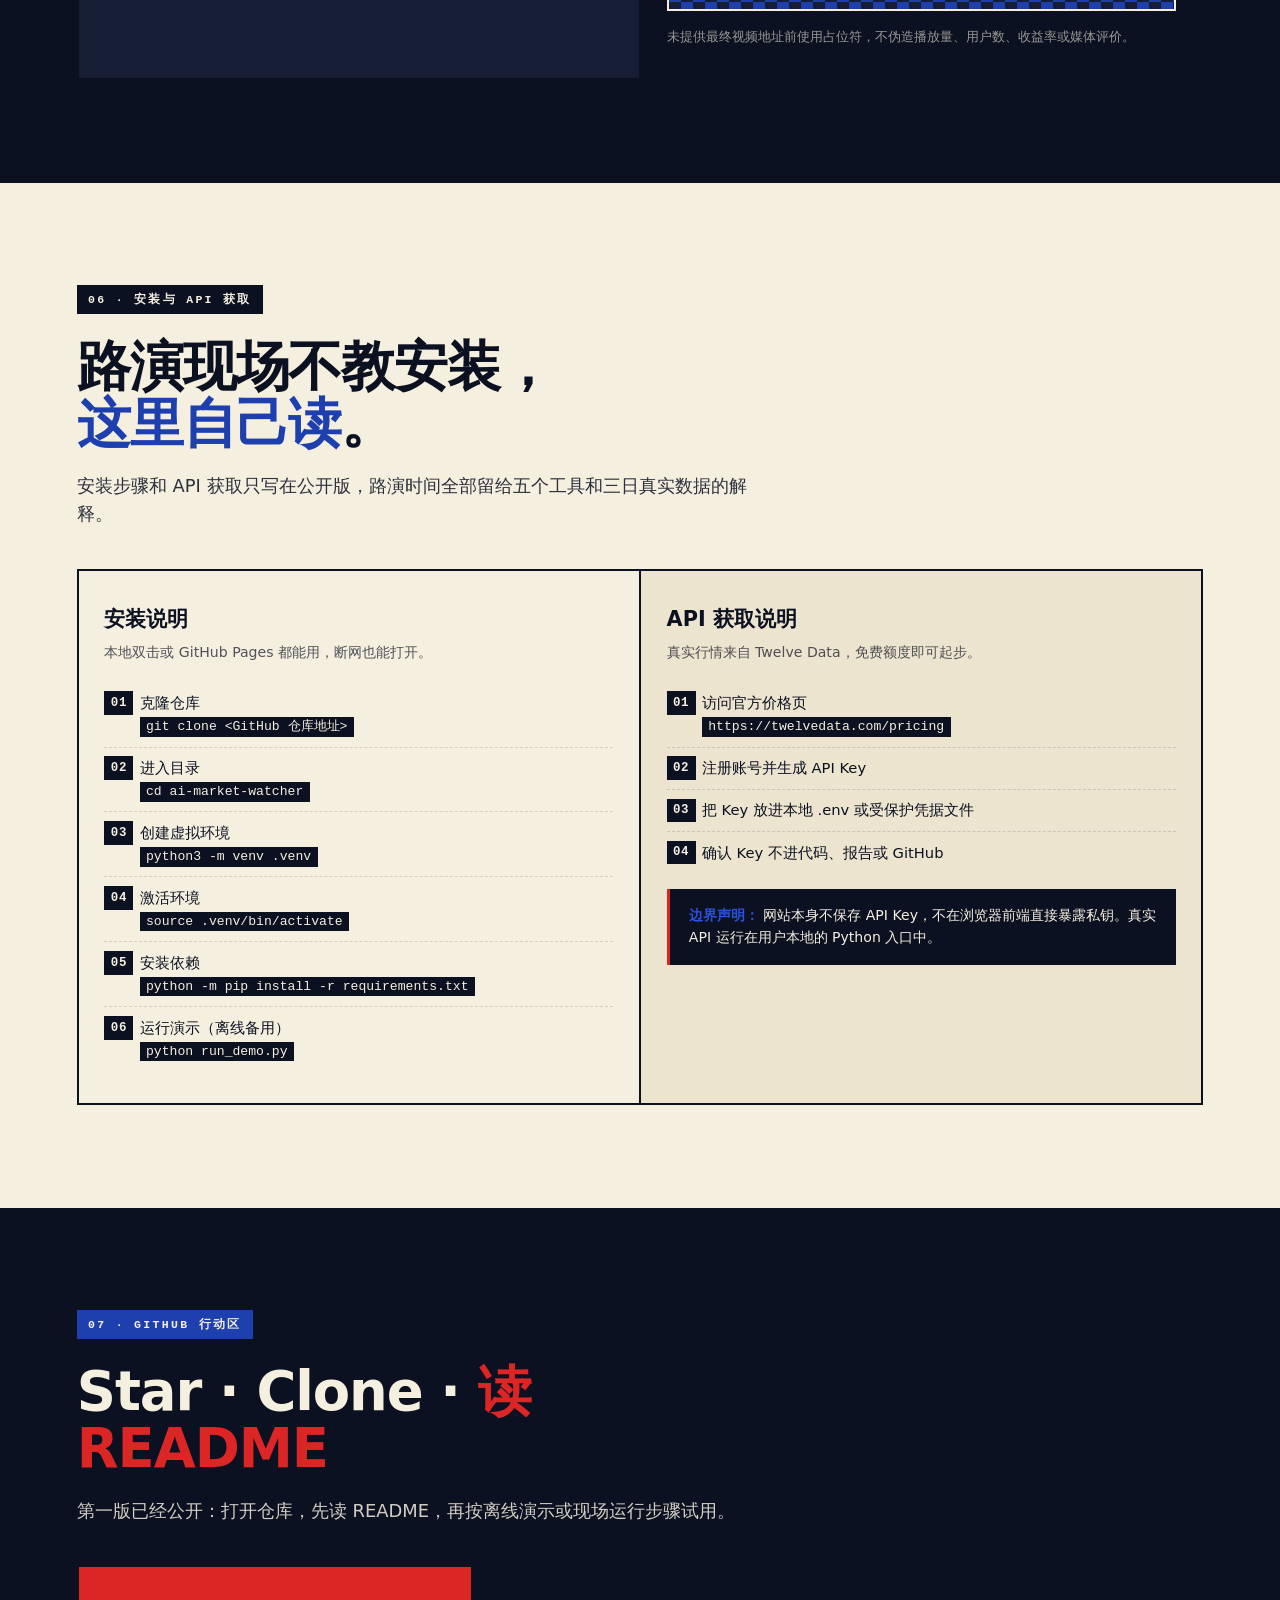
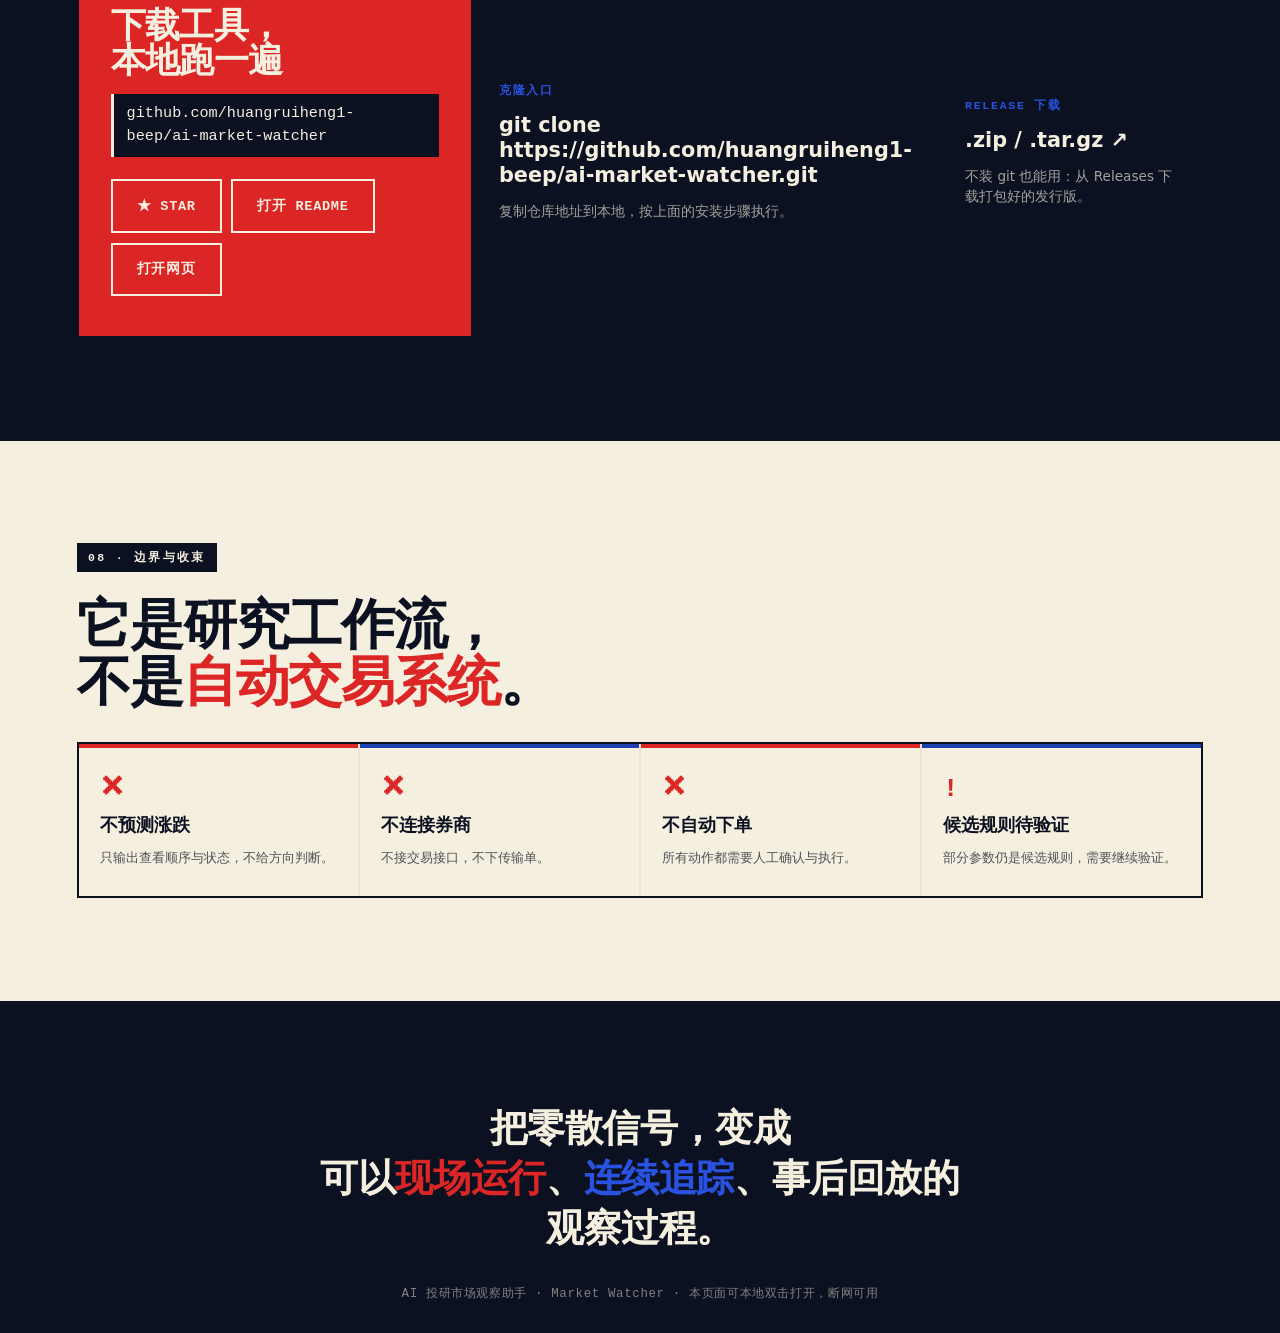
==== commit 8b127597: "Align workflow with batched agent runs" ====
--- a/roadshow/index.html
+++ b/roadshow/index.html
@@ -399,7 +399,7 @@
    ============================================================ */
 .flow {
   display: grid;
-  grid-template-columns: repeat(5, 1fr);
+  grid-template-columns: repeat(6, 1fr);
   gap: 0;
   margin-top: 2rem;
   border: 2px solid currentColor;
@@ -493,11 +493,13 @@
 .tool-3 { grid-column: 5 / 7; grid-row: 1; background: var(--vermillion); color: var(--bone); }
 .tool-4 { grid-column: 1 / 4; grid-row: 2; background: var(--bone-2); }
 .tool-5 { grid-column: 4 / 7; grid-row: 2; background: var(--ink); color: var(--bone); }
+.tool-6 { grid-column: 1 / 7; grid-row: 3; background: var(--bone-2); color: var(--ink); border-top: 3px dashed var(--vermillion); }
 
 @media (max-width: 820px) {
   .tools-grid { grid-template-columns: 1fr 1fr; grid-auto-rows: auto; }
-  .tool-1, .tool-2, .tool-3, .tool-4, .tool-5 { grid-column: span 1; grid-row: auto; }
+  .tool-1, .tool-2, .tool-3, .tool-4, .tool-5, .tool-6 { grid-column: span 1; grid-row: auto; }
   .tool-1 { grid-column: 1 / 3; }
+  .tool-6 { grid-column: 1 / 3; }
 }
 
 /* ============================================================
@@ -876,16 +878,17 @@
 
   /* tools: 2-col mosaic on phone */
   .tools-grid { grid-template-columns: 1fr 1fr; grid-auto-rows: auto; }
-  .tool-1, .tool-2, .tool-3, .tool-4, .tool-5 {
+  .tool-1, .tool-2, .tool-3, .tool-4, .tool-5, .tool-6 {
     grid-column: span 1; grid-row: auto;
   }
   .tool-1 { grid-column: 1 / 3; } /* hero tool full width on top */
+  .tool-6 { grid-column: 1 / 3; }
   .tool { padding: 1.4rem 1.2rem; }
   .tool h3 { font-size: 1.15rem; }
 
   /* flow already stacks — make steps horizontal scroll on phone */
   .flow {
-    grid-template-columns: repeat(5, minmax(150px, 1fr));
+    grid-template-columns: repeat(6, minmax(150px, 1fr));
     overflow-x: auto;
     -webkit-overflow-scrolling: touch;
   }
@@ -970,7 +973,7 @@
     <ul class="nav-links" id="navLinks">
       <li><a href="#problem"><span class="t-zh">问题</span><span class="t-en">Problem</span></a></li>
       <li><a href="#workflow"><span class="t-zh">工作流</span><span class="t-en">Workflow</span></a></li>
-      <li><a href="#tools"><span class="t-zh">五个工具</span><span class="t-en">Tools</span></a></li>
+      <li><a href="#tools"><span class="t-zh">工具与路线</span><span class="t-en">Tools & Roadmap</span></a></li>
       <li><a href="#days"><span class="t-zh">三日状态</span><span class="t-en">3-Day</span></a></li>
       <li><a href="#demo"><span class="t-zh">现场演示</span><span class="t-en">Live Demo</span></a></li>
       <li><a href="#install"><span class="t-zh">安装</span><span class="t-en">Install</span></a></li>
@@ -1000,7 +1003,7 @@
       <span class="t-en">Turn scattered signals<br>into a <span class="accent">live-run</span><br>observation <span class="accent-2">process</span>.</span>
     </h1>
     <p class="hero-sub">
-      <span class="t-zh">输入一组美股标的，现场抓取真实行情，得到一份可解释的查看顺序与跨日状态。</span>
+      <span class="t-zh">输入一个可配置的美股股票池，按批次抓取真实行情，得到可解释的查看顺序与跨日状态。</span>
       <span class="t-en">Enter a set of US tickers, pull live quotes on the spot, and get an explainable watch order plus multi-day state.</span>
     </p>
     <div class="hero-ctas">
@@ -1055,33 +1058,37 @@
   <div class="sec-inner">
     <span class="sec-label on-ink">02 · <span class="t-zh">真实工作流</span><span class="t-en">Workflow</span></span>
     <h2 class="sec-title">
-      <span class="t-zh">输入少量标的，<br>现场得到<span class="em-cobalt">结构化结果</span>。</span>
-      <span class="t-en">Enter a few tickers,<br>get <span class="em-cobalt">structured results</span> live.</span>
+      <span class="t-zh">输入股票池，<br>按批次得到<span class="em-cobalt">结构化结果</span>。</span>
+      <span class="t-en">Enter a stock universe,<br>get <span class="em-cobalt">structured results</span> in batches.</span>
     </h2>
     <p class="sec-lead">
-      <span class="t-zh">网站本身不保存 API Key，不在浏览器前端暴露私钥。真实 API 运行在你本地的 Python 入口中，结果生成后由 AI 按固定顺序解释。</span>
-      <span class="t-en">The site never stores your API key or exposes secrets in the browser. The real API runs inside your local Python entry; after results land, the AI explains them in a fixed order.</span>
+      <span class="t-zh">网站本身不保存 API Key，不在浏览器前端暴露私钥。Agent 启动后按批次抓取行情，正式运行默认每批 50 只；路演才临时缩小输入以控制等待时间。</span>
+      <span class="t-en">The site never stores your API key or exposes secrets in the browser. Once started, the Agent fetches quotes in batches—50 tickers per batch by default; only the roadshow temporarily uses a smaller input to reduce waiting.</span>
     </p>
     <div class="flow">
       <div class="flow-step">
         <span class="step-num">STEP 01</span>
-        <span class="step-label"><span class="t-zh">输入 5–10 只股票</span><span class="t-en">Enter 5–10 tickers</span></span>
+        <span class="step-label"><span class="t-zh">Agent 启动<br>读取股票池</span><span class="t-en">Agent starts<br>reads the universe</span></span>
       </div>
       <div class="flow-step">
         <span class="step-num">STEP 02</span>
-        <span class="step-label">Twelve Data<br><span class="t-zh">真实行情</span><span class="t-en">live quotes</span></span>
+        <span class="step-label"><span class="t-zh">按批次抓取<br>默认 50 只</span><span class="t-en">Fetch in batches<br>50 by default</span></span>
       </div>
       <div class="flow-step">
         <span class="step-num">STEP 03</span>
-        <span class="step-label"><span class="t-zh">五个观察工具</span><span class="t-en">5 observation tools</span></span>
+        <span class="step-label"><span class="t-zh">Twelve Data<br>真实行情</span><span class="t-en">Twelve Data<br>live quotes</span></span>
       </div>
       <div class="flow-step">
         <span class="step-num">STEP 04</span>
-        <span class="step-label"><span class="t-zh">结构化结果</span><span class="t-en">Structured output</span></span>
+        <span class="step-label"><span class="t-zh">4 个扫描器<br>生成证据</span><span class="t-en">4 scanners<br>generate evidence</span></span>
       </div>
       <div class="flow-step">
         <span class="step-num">STEP 05</span>
-        <span class="step-label"><span class="t-zh">AI 解释</span><span class="t-en">AI explains</span><br><span class="t-zh">结果/证据/缺口/下一步</span><span class="t-en">result/evidence/gap/next</span></span>
+        <span class="step-label"><span class="t-zh">状态链 + 报告</span><span class="t-en">State chain + reports</span><br><span class="t-zh">CSV / HTML</span><span class="t-en">CSV / HTML</span></span>
+      </div>
+      <div class="flow-step">
+        <span class="step-num">STEP 06</span>
+        <span class="step-label"><span class="t-zh">AI 解释</span><span class="t-en">AI explains</span><br><span class="t-zh">结果 / 证据 / 缺口 / 下一步</span><span class="t-en">result / evidence / gap / next</span></span>
       </div>
     </div>
   </div>
@@ -1092,14 +1099,14 @@
      ============================================================ -->
 <section class="sec sec-bone" id="tools">
   <div class="sec-inner">
-    <span class="sec-label on-bone">03 · <span class="t-zh">五个工具</span><span class="t-en">Five Tools</span></span>
+    <span class="sec-label on-bone">03 · <span class="t-zh">五个工具 + 下一阶段</span><span class="t-en">Five Tools + Roadmap</span></span>
     <h2 class="sec-title">
       <span class="t-zh">指标是<span class="em-cobalt">证据</span>，<br>状态是<span class="em-vermillion">过程</span>。</span>
       <span class="t-en">Indicators are <span class="em-cobalt">evidence</span>,<br>state is the <span class="em-vermillion">process</span>.</span>
     </h2>
     <p class="sec-lead">
-      <span class="t-zh">五个工具各自提供证据，状态链把证据串成可回放的研究过程。每个工具只写用途、输出、边界。</span>
-      <span class="t-en">Each tool supplies evidence; the status chain stitches evidence into a replayable research process. Each tool below states purpose, output, and boundary.</span>
+      <span class="t-zh">当前五个工具各自提供证据，状态链把证据串成可回放的研究过程。下一阶段会增加 7 天复盘工具；它现在是规划项，不是本版已交付功能。</span>
+      <span class="t-en">The five shipped tools supply evidence; the status chain stitches it into a replayable process. A 7-day review tool is planned next; it is not part of this delivered version yet.</span>
     </p>
     <div class="tools-grid">
       <div class="tool tool-1">
@@ -1131,6 +1138,12 @@
         <span class="role"><span class="t-zh">状态链</span><span class="t-en">Status chain</span></span>
         <h3><span class="t-zh">走到哪一步</span><span class="t-en">Which step reached</span></h3>
         <p><span class="t-zh">这只股票跨几天走到哪一步，何时失效或继续观察。状态机记录 OBSERVE → BASE → TRIGGER → CONFIRM，失效优先于预测。</span><span class="t-en">Which step a ticker has reached across days, when it fails or keeps being watched. State machine logs OBSERVE → BASE → TRIGGER → CONFIRM; invalidation precedes prediction.</span></p>
+      </div>
+      <div class="tool tool-6">
+        <span class="tool-num">NEXT · PLANNED</span>
+        <span class="role"><span class="t-zh">7 天复盘工具 · 规划中</span><span class="t-en">7-day review · planned</span></span>
+        <h3><span class="t-zh">一周以后，复盘这条观察链</span><span class="t-en">Review the observation chain after a week</span></h3>
+        <p><span class="t-zh">汇总 7 天内的信号、状态变化、失效与人工复核记录，形成可回放的复盘报告。当前版本尚未实现，只先在产品路线中占位。</span><span class="t-en">Summarise seven days of signals, state changes, invalidations, and manual reviews into a replayable report. Not implemented in v0.1.0; shown here as the next product milestone.</span></p>
       </div>
     </div>
   </div>
@@ -1184,21 +1197,19 @@
       <span class="t-en">No screenshots today,<br><span class="em-vermillion">run it live</span>.</span>
     </h2>
     <p class="sec-lead">
-      <span class="t-zh">路演时讲到这里切换终端，启动后不等待全量结果，继续讲五个工具；扫描完成后切到浏览器打开本次生成的 HTML。</span>
-      <span class="t-en">At the roadshow, switch to the terminal here. Don't wait for full results—keep narrating the five tools; once the scan finishes, switch to the browser to open this run's HTML.</span>
+      <span class="t-zh">现场只启动一条命令。正式运行默认每批 50 只；路演为了控制等待时间，显式使用 5 只演示，扫描完成后切到浏览器打开本次生成的 HTML。</span>
+      <span class="t-en">The live demo starts with one command. Normal runs use 50 tickers per batch; the roadshow explicitly uses 5 to reduce waiting, then opens the generated HTML.</span>
     </p>
     <div class="demo-grid">
       <div class="demo-cmds">
-        <h3><span class="t-zh">两条命令</span><span class="t-en">Two commands</span></h3>
-        <div class="code-block"><span class="prompt">$</span> python run_live.py <span class="flag">--tickers</span> AAPL,MSFT,NVDA,META,AMZN
-<span class="note"><span class="t-zh">优先保证直播节奏的 5 只输入</span><span class="t-en">5-ticker input preferred for livestream pace</span></span></div>
+        <h3><span class="t-zh">一条命令</span><span class="t-en">One command</span></h3>
+        <div class="code-block"><span class="prompt">$</span> python run_live.py
+<span class="note"><span class="t-zh">正式运行：默认每批 50 只，Agent 自动完成扫描、状态链和报告</span><span class="t-en">Normal run: 50 tickers per batch; the Agent handles scanning, state tracking, and reports</span></span></div>
         <div class="code-block"><span class="prompt">$</span> python run_live.py <span class="flag">--limit</span> 5
-<span class="note"><span class="t-zh">备用：扩大本次输入范围，不改变扫描规则</span><span class="t-en">Fallback: widen input, scan rules unchanged</span></span></div>
-        <div class="code-block"><span class="prompt">$</span> python run_live.py <span class="flag">--limit</span> 10
-<span class="note"><span class="t-zh">扩大到 10 只的备用命令</span><span class="t-en">Optional 10-ticker command</span></span></div>
+<span class="note"><span class="t-zh">仅路演演示：临时缩小到 5 只，工作流不变</span><span class="t-en">Roadshow only: temporarily use 5 tickers; workflow unchanged</span></span></div>
         <p style="font-size:0.85rem;opacity:0.65;margin-top:0.8rem;">
-          <span class="t-zh">真实结果来自 run_live.py → output/ → 浏览器打开本次生成结果。</span>
-          <span class="t-en">Real results come from run_live.py → output/ → browser opens this run's result.</span>
+          <span class="t-zh">5 只是现场演示参数，不是产品上限。正式扫描按股票池分批运行；每批规模和每日处理量取决于数据服务商额度与频率限制。</span>
+          <span class="t-en">5 is for the live demo only, not a product limit. Normal scans run the stock universe in batches; throughput depends on provider quotas and rate limits.</span>
         </p>
       </div>
       <div class="demo-video">
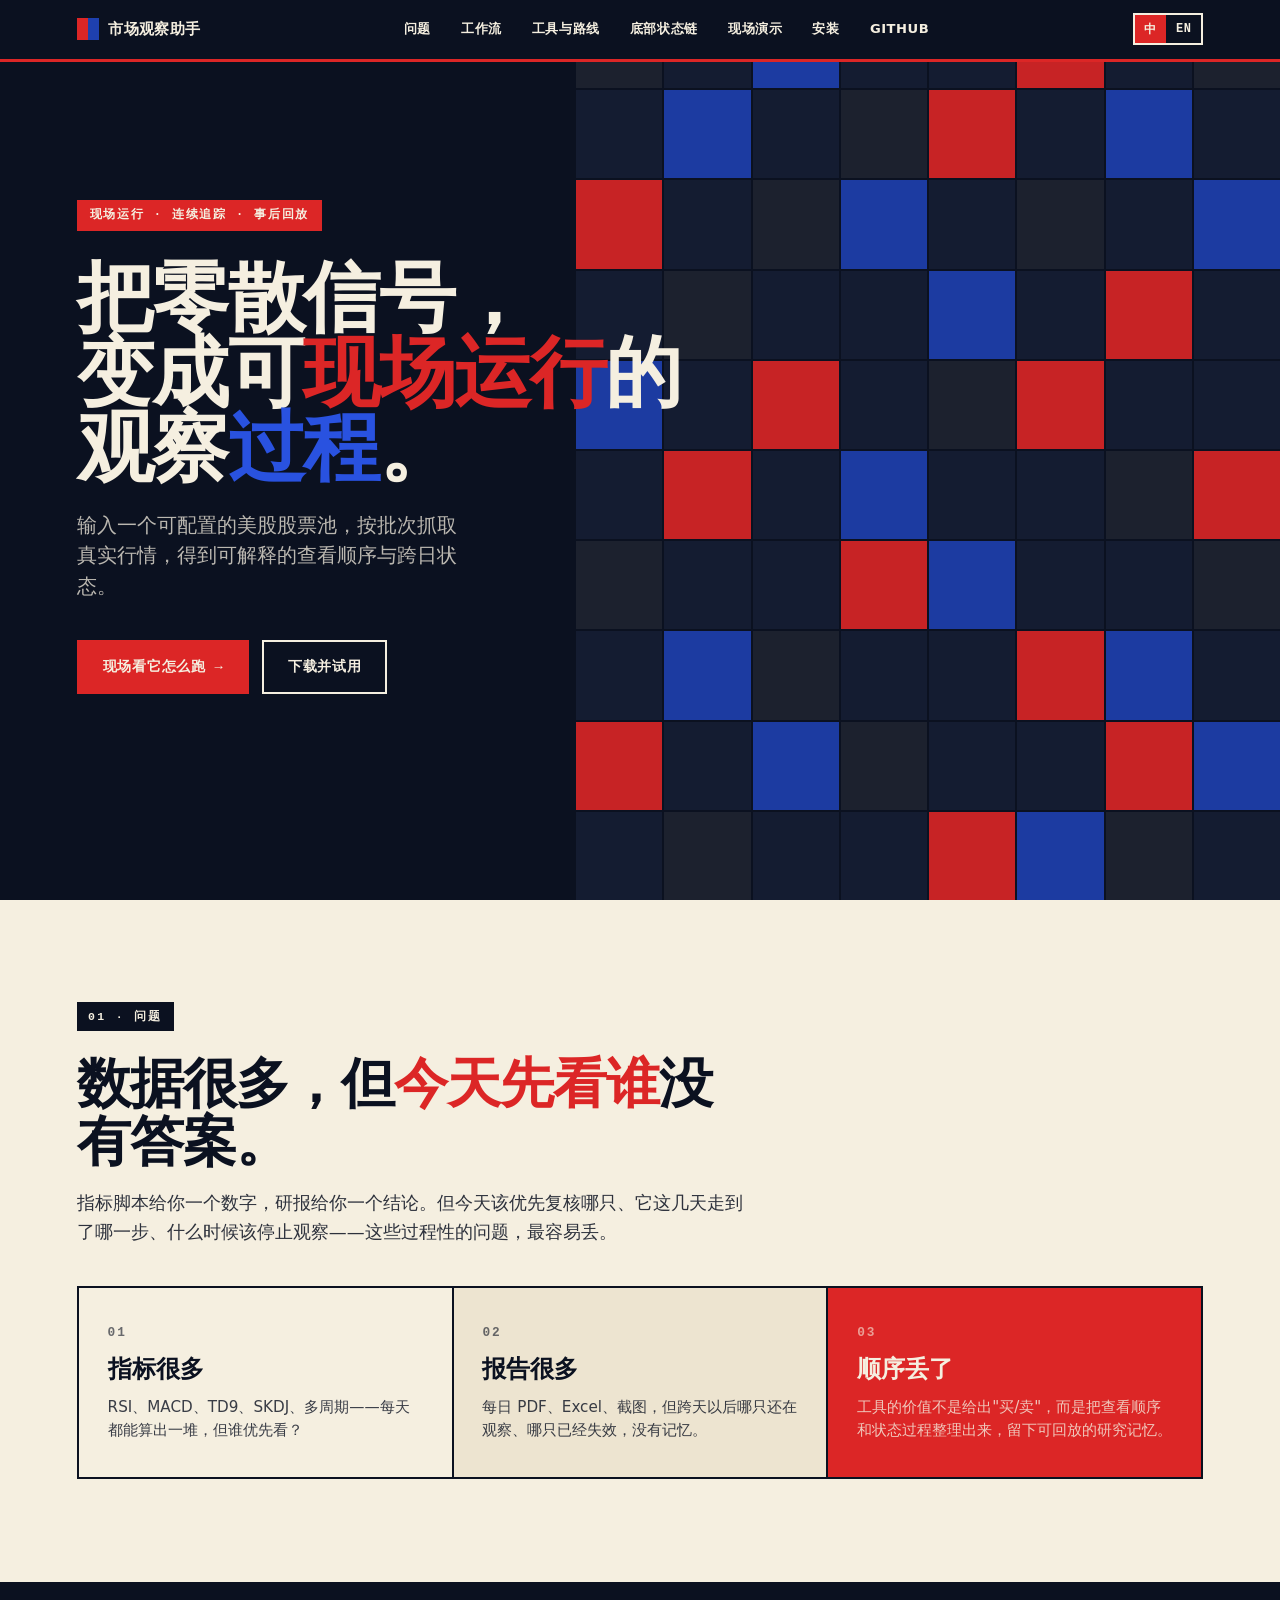
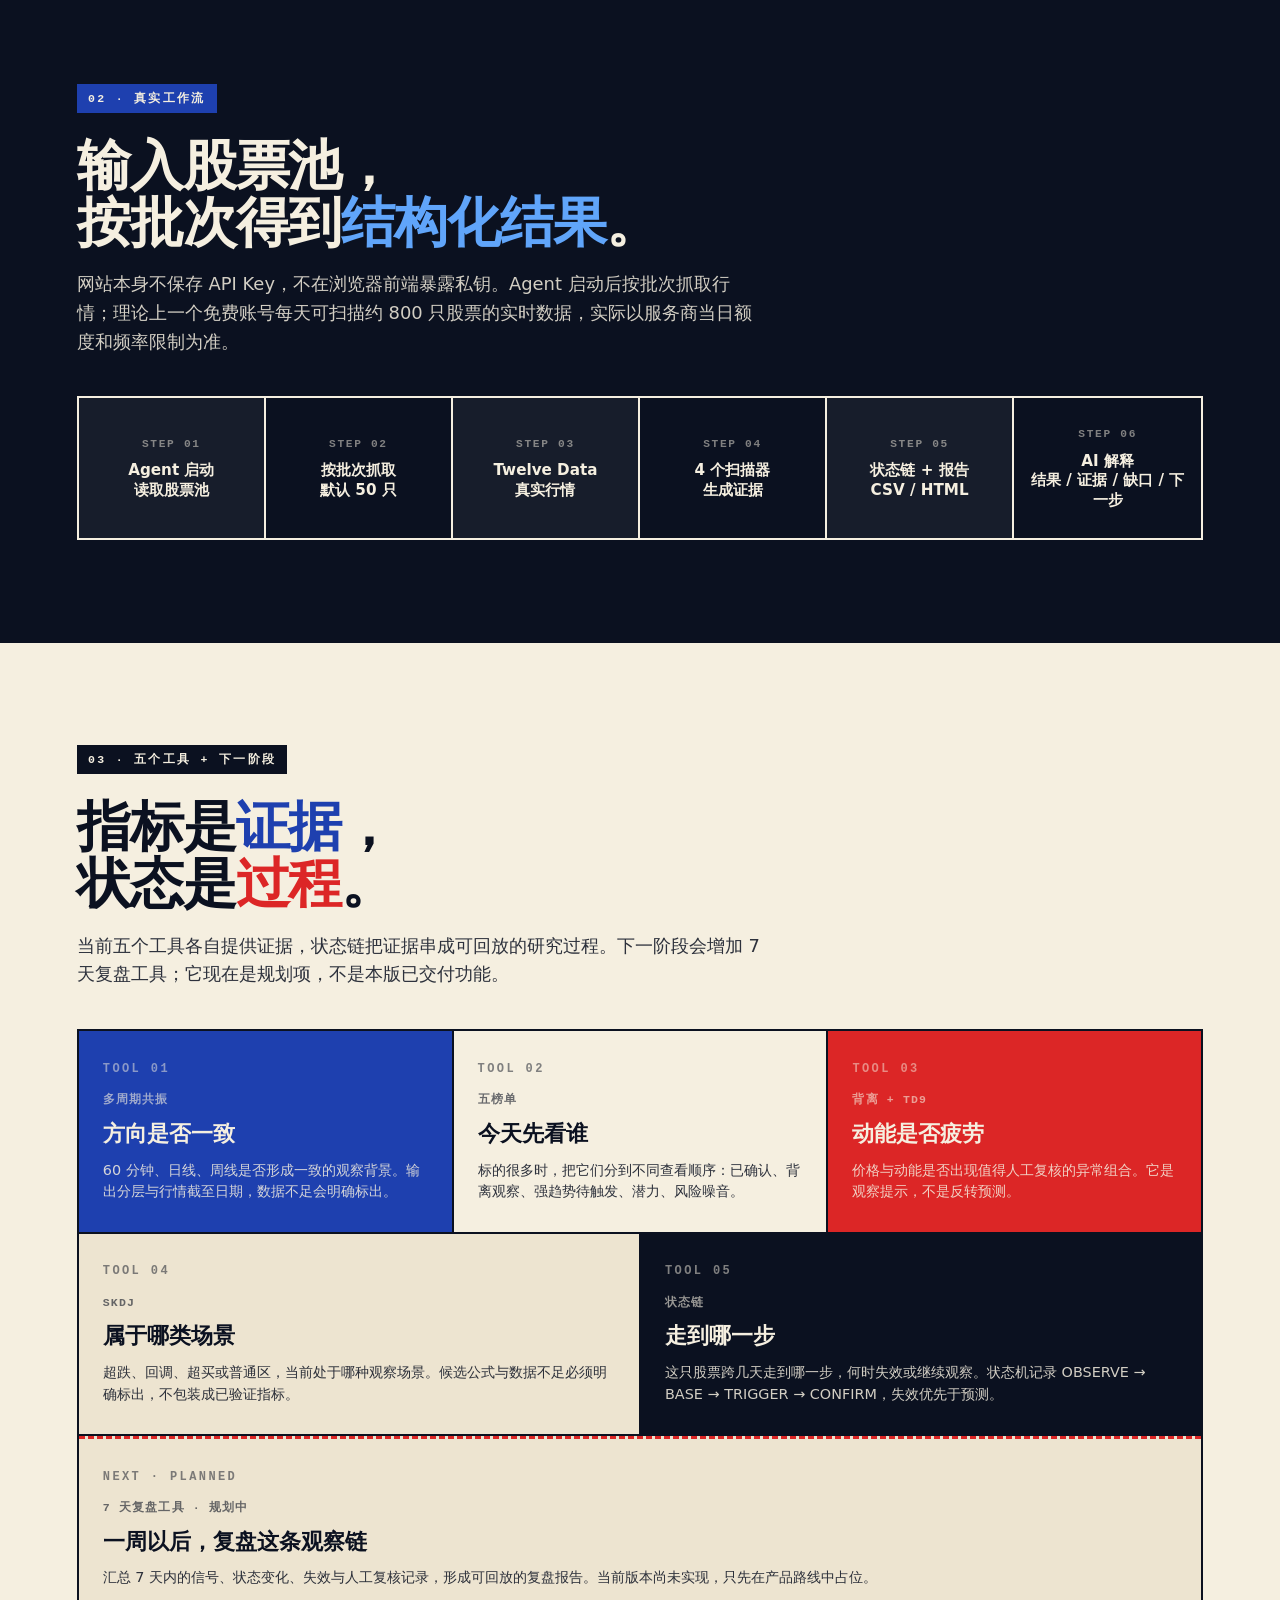
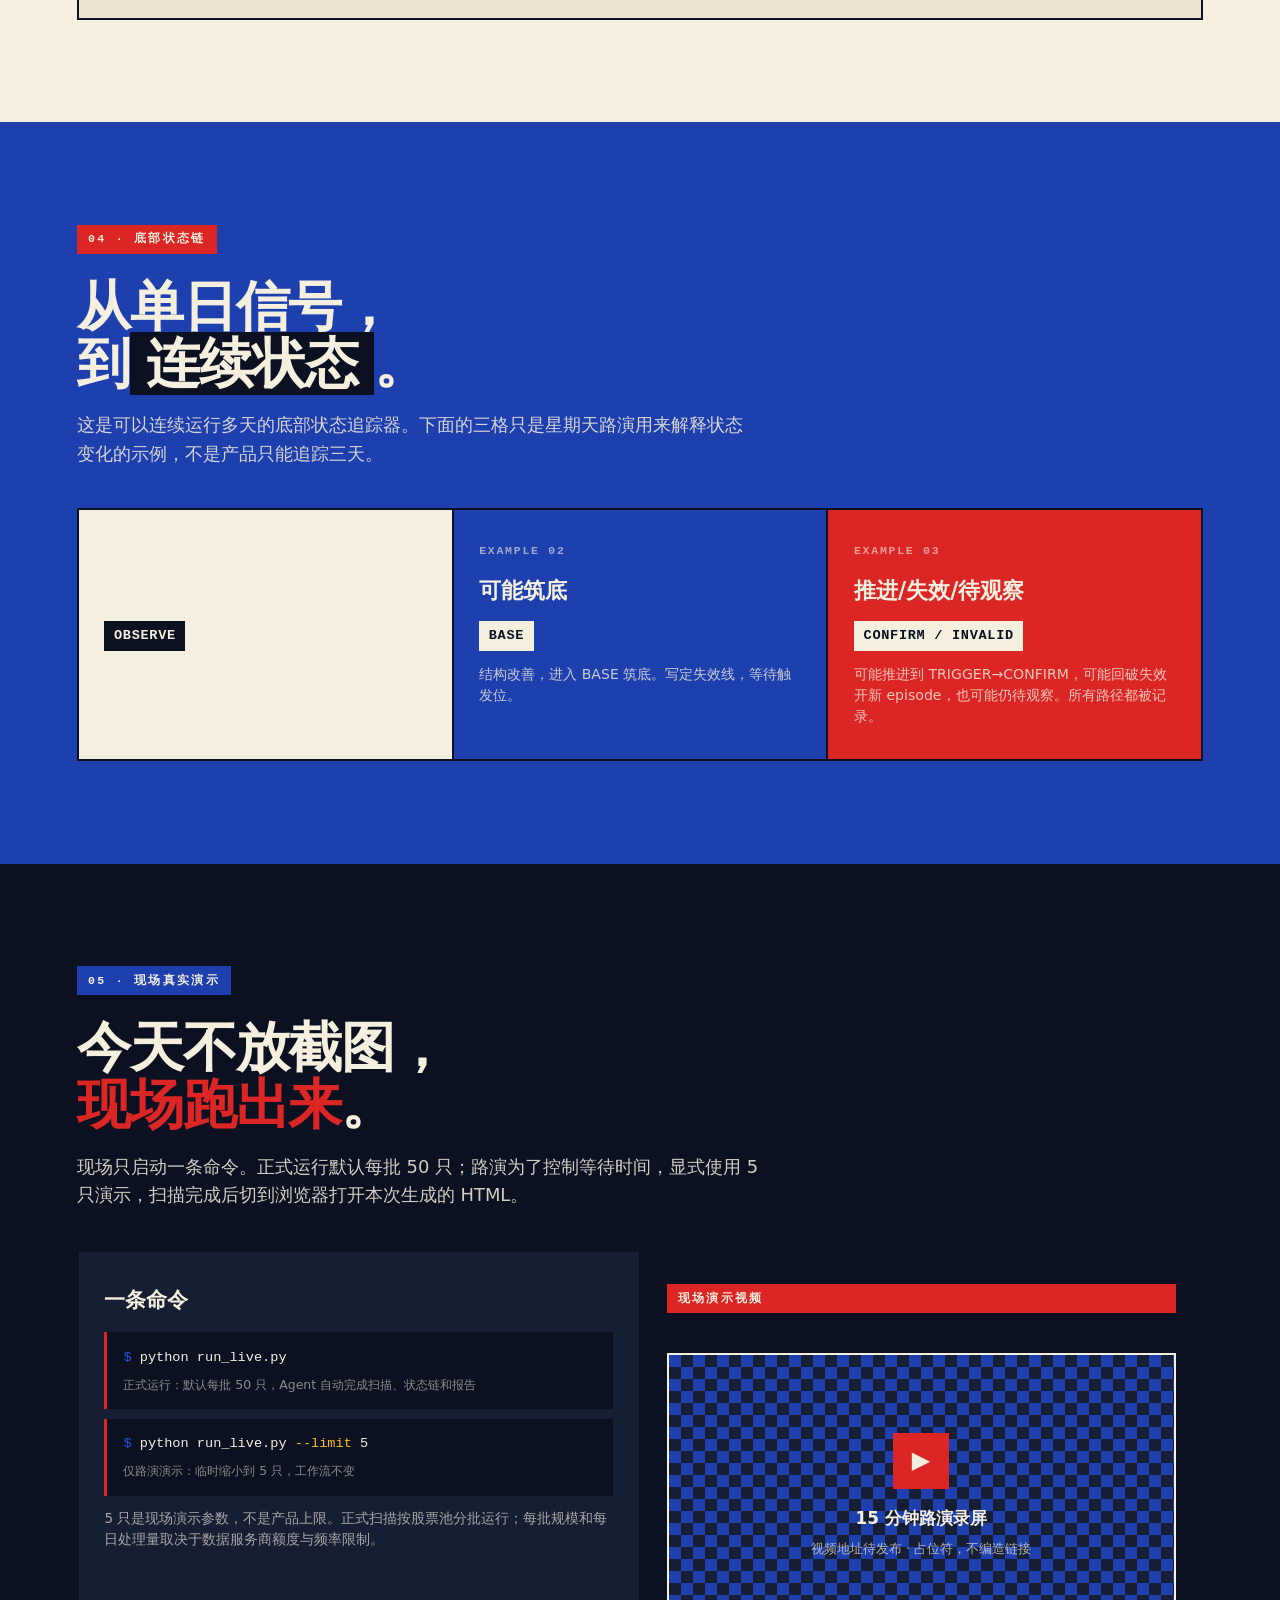
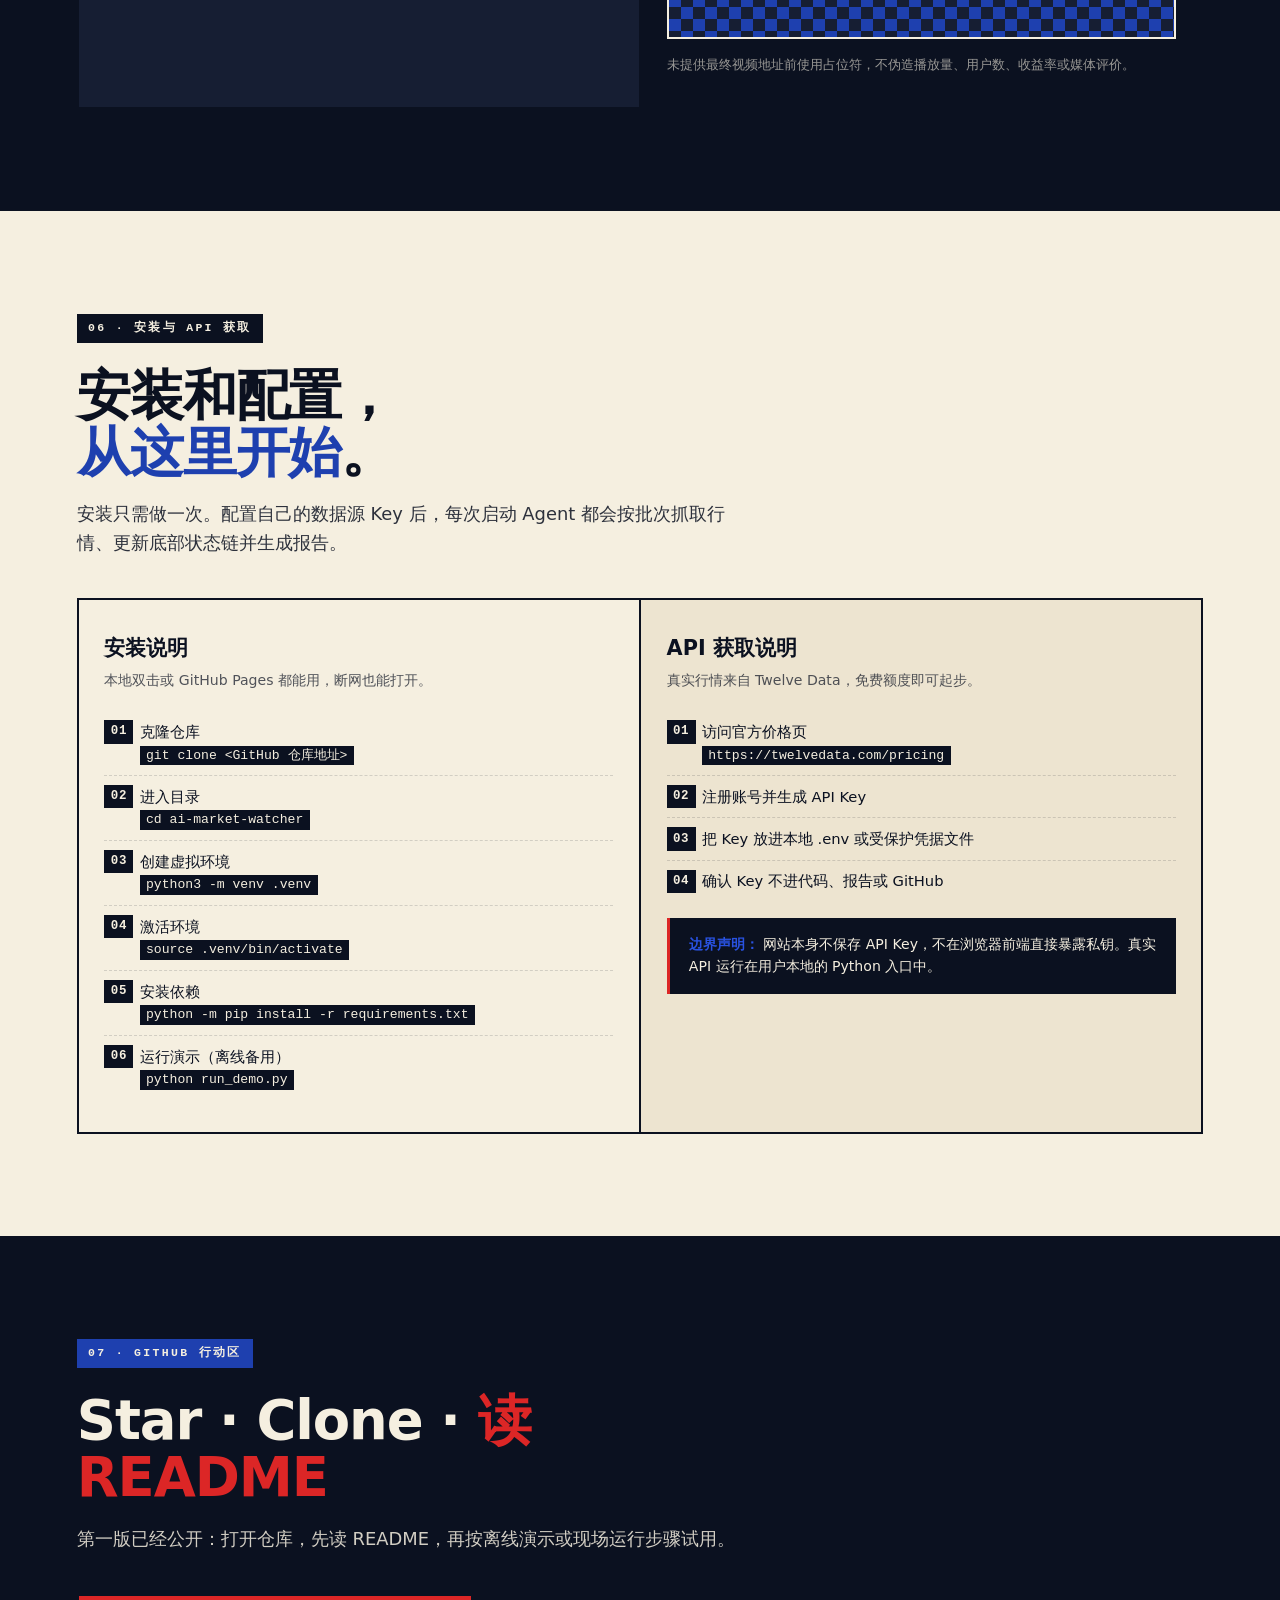
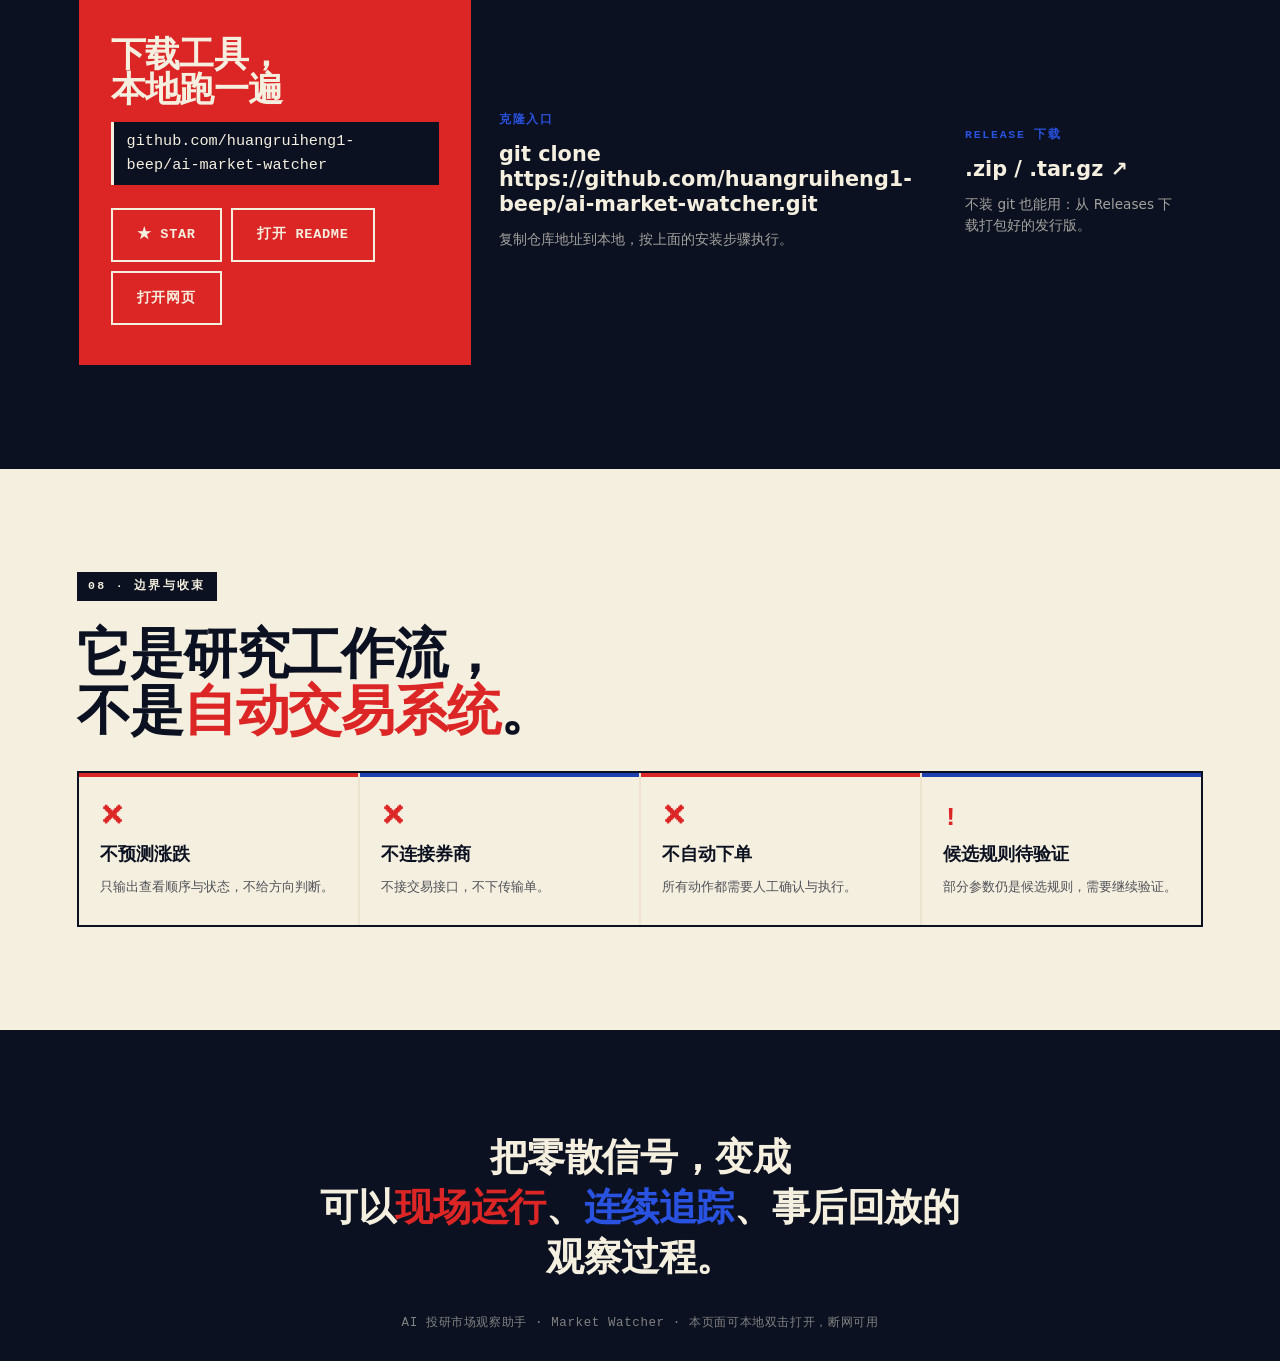
==== commit a7cd7fc4: "Clarify continuous status tracking and quotas" ====
--- a/roadshow/index.html
+++ b/roadshow/index.html
@@ -974,7 +974,7 @@
       <li><a href="#problem"><span class="t-zh">问题</span><span class="t-en">Problem</span></a></li>
       <li><a href="#workflow"><span class="t-zh">工作流</span><span class="t-en">Workflow</span></a></li>
       <li><a href="#tools"><span class="t-zh">工具与路线</span><span class="t-en">Tools & Roadmap</span></a></li>
-      <li><a href="#days"><span class="t-zh">三日状态</span><span class="t-en">3-Day</span></a></li>
+      <li><a href="#days"><span class="t-zh">底部状态链</span><span class="t-en">Bottom Status Chain</span></a></li>
       <li><a href="#demo"><span class="t-zh">现场演示</span><span class="t-en">Live Demo</span></a></li>
       <li><a href="#install"><span class="t-zh">安装</span><span class="t-en">Install</span></a></li>
       <li><a href="#github"><span class="t-zh">GitHub</span><span class="t-en">GitHub</span></a></li>
@@ -1062,8 +1062,8 @@
       <span class="t-en">Enter a stock universe,<br>get <span class="em-cobalt">structured results</span> in batches.</span>
     </h2>
     <p class="sec-lead">
-      <span class="t-zh">网站本身不保存 API Key，不在浏览器前端暴露私钥。Agent 启动后按批次抓取行情，正式运行默认每批 50 只；路演才临时缩小输入以控制等待时间。</span>
-      <span class="t-en">The site never stores your API key or exposes secrets in the browser. Once started, the Agent fetches quotes in batches—50 tickers per batch by default; only the roadshow temporarily uses a smaller input to reduce waiting.</span>
+      <span class="t-zh">网站本身不保存 API Key，不在浏览器前端暴露私钥。Agent 启动后按批次抓取行情；理论上一个免费账号每天可扫描约 800 只股票的实时数据，实际以服务商当日额度和频率限制为准。</span>
+      <span class="t-en">The site never stores your API key or exposes secrets in the browser. Once started, the Agent fetches quotes in batches; in theory, one free account can scan about 800 stocks of live data per day, subject to the provider's daily quota and rate limits.</span>
     </p>
     <div class="flow">
       <div class="flow-step">
@@ -1150,34 +1150,34 @@
 </section>
 
 <!-- ============================================================
-     3-DAY STATUS
+     BOTTOM STATUS CHAIN
      ============================================================ -->
 <section class="sec sec-cobalt" id="days">
   <div class="sec-inner">
-    <span class="sec-label on-cobalt">04 · <span class="t-zh">三日状态链</span><span class="t-en">3-Day Chain</span></span>
+    <span class="sec-label on-cobalt">04 · <span class="t-zh">底部状态链</span><span class="t-en">Bottom Status Chain</span></span>
     <h2 class="sec-title">
-      <span class="t-zh">从单日信号，<br>到<span class="" style="color:var(--bone);background:var(--vermillion);padding:0 0.3em;">连续状态</span>。</span>
-      <span class="t-en">From single-day signal,<br>to <span class="" style="color:var(--bone);background:var(--vermillion);padding:0 0.3em;">continuous state</span>.</span>
+      <span class="t-zh">从单日信号，<br>到<span class="" style="color:var(--bone);background:var(--ink);padding:0 0.3em;">连续状态</span>。</span>
+      <span class="t-en">From single-day signal,<br>to <span class="" style="color:var(--bone);background:var(--ink);padding:0 0.3em;">continuous state</span>.</span>
     </h2>
     <p class="sec-lead">
-      <span class="t-zh">不是只展示一个漂亮指标，而是展示研究过程如何留下记忆。每处显示真实 data_asof，不手工写死结果。</span>
-      <span class="t-en">Not just a pretty indicator, but how the research process leaves a memory. Every cell shows the real data_asof—no hand-written results.</span>
+      <span class="t-zh">这是可以连续运行多天的底部状态追踪器。下面的三格只是星期天路演用来解释状态变化的示例，不是产品只能追踪三天。</span>
+      <span class="t-en">This bottom status tracker can run across as many days as the workflow continues. The three cards below are only a Sunday roadshow example, not a three-day product limit.</span>
     </p>
     <div class="days">
       <div class="day day-1">
-        <span class="day-tag">DAY 01</span>
+        <span class="day-tag">EXAMPLE 01</span>
         <h3><span class="t-zh">进入观察</span><span class="t-en">Enter OBSERVE</span></h3>
         <span class="state">OBSERVE</span>
         <p><span class="t-zh">首日左侧信号出现，进入观察池。记录信号来源与失效线。</span><span class="t-en">Day one a left-side signal appears, ticker enters the watch pool. Source and invalidation line are recorded.</span></p>
       </div>
       <div class="day day-2">
-        <span class="day-tag">DAY 02</span>
+        <span class="day-tag">EXAMPLE 02</span>
         <h3><span class="t-zh">可能筑底</span><span class="t-en">Maybe BASE</span></h3>
         <span class="state">BASE</span>
         <p><span class="t-zh">结构改善，进入 BASE 筑底。写定失效线，等待触发位。</span><span class="t-en">Structure improves, ticker enters BASE. Invalidation line is set, awaiting the trigger level.</span></p>
       </div>
       <div class="day day-3">
-        <span class="day-tag">DAY 03</span>
+        <span class="day-tag">EXAMPLE 03</span>
         <h3><span class="t-zh">推进/失效/待观察</span><span class="t-en">Advance / Fail / Hold</span></h3>
         <span class="state">CONFIRM / INVALID</span>
         <p><span class="t-zh">可能推进到 TRIGGER→CONFIRM，可能回破失效开新 episode，也可能仍待观察。所有路径都被记录。</span><span class="t-en">May advance to TRIGGER→CONFIRM, may break and fail (opening a new episode), or may still hold. All paths are logged.</span></p>
@@ -1238,12 +1238,12 @@
   <div class="sec-inner">
     <span class="sec-label on-bone">06 · <span class="t-zh">安装与 API 获取</span><span class="t-en">Install & API</span></span>
     <h2 class="sec-title">
-      <span class="t-zh">路演现场不教安装，<br><span class="em-cobalt">这里自己读</span>。</span>
-      <span class="t-en">Install isn't taught on stage,<br><span class="em-cobalt">read it here</span>.</span>
+      <span class="t-zh">安装和配置，<br><span class="em-cobalt">从这里开始</span>。</span>
+      <span class="t-en">Install and configure,<br><span class="em-cobalt">start here</span>.</span>
     </h2>
     <p class="sec-lead">
-      <span class="t-zh">安装步骤和 API 获取只写在公开版，路演时间全部留给五个工具和三日真实数据的解释。</span>
-      <span class="t-en">Install steps and API signup live only in the public version—roadshow time belongs to the five tools and the three-day real data.</span>
+      <span class="t-zh">安装只需做一次。配置自己的数据源 Key 后，每次启动 Agent 都会按批次抓取行情、更新底部状态链并生成报告。</span>
+      <span class="t-en">Install once. After configuring your own data-source key, each Agent run fetches quotes in batches, updates the bottom status chain, and generates reports.</span>
     </p>
     <div class="install-grid">
       <div class="install-block install">
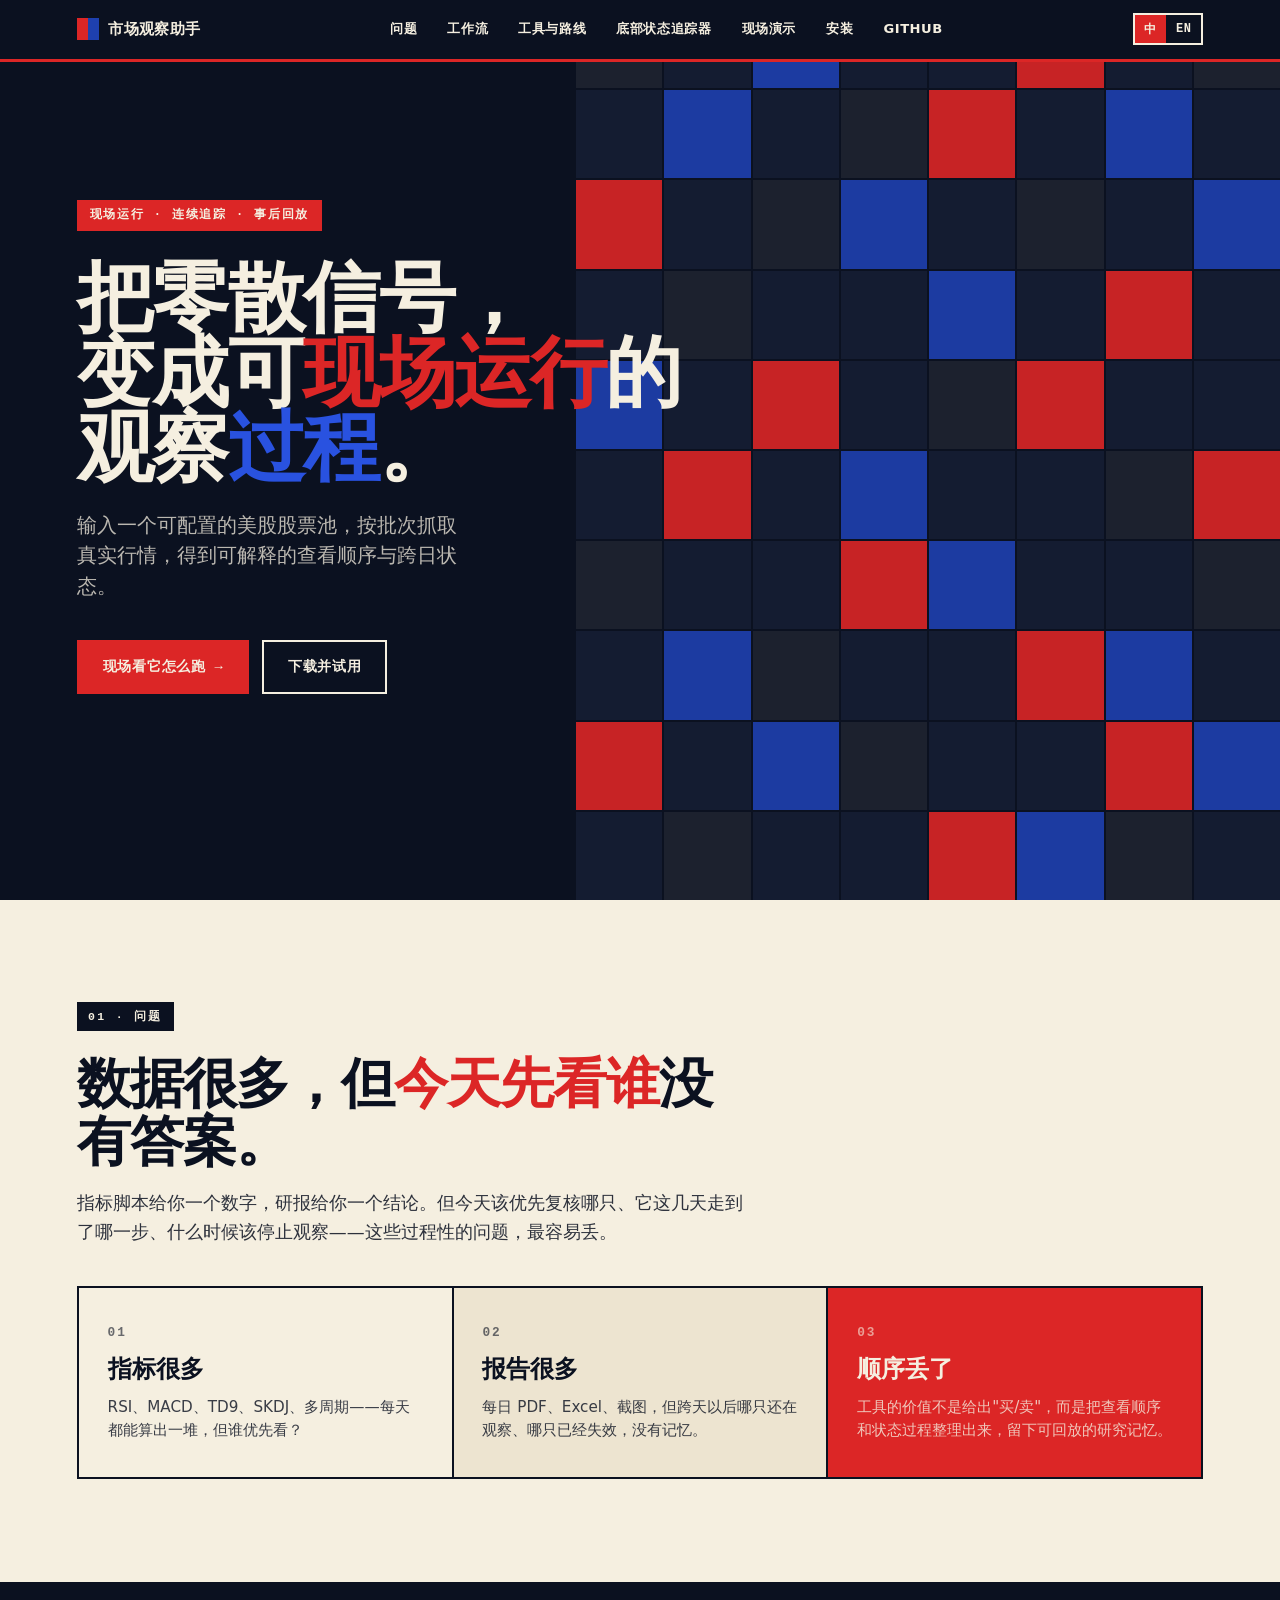
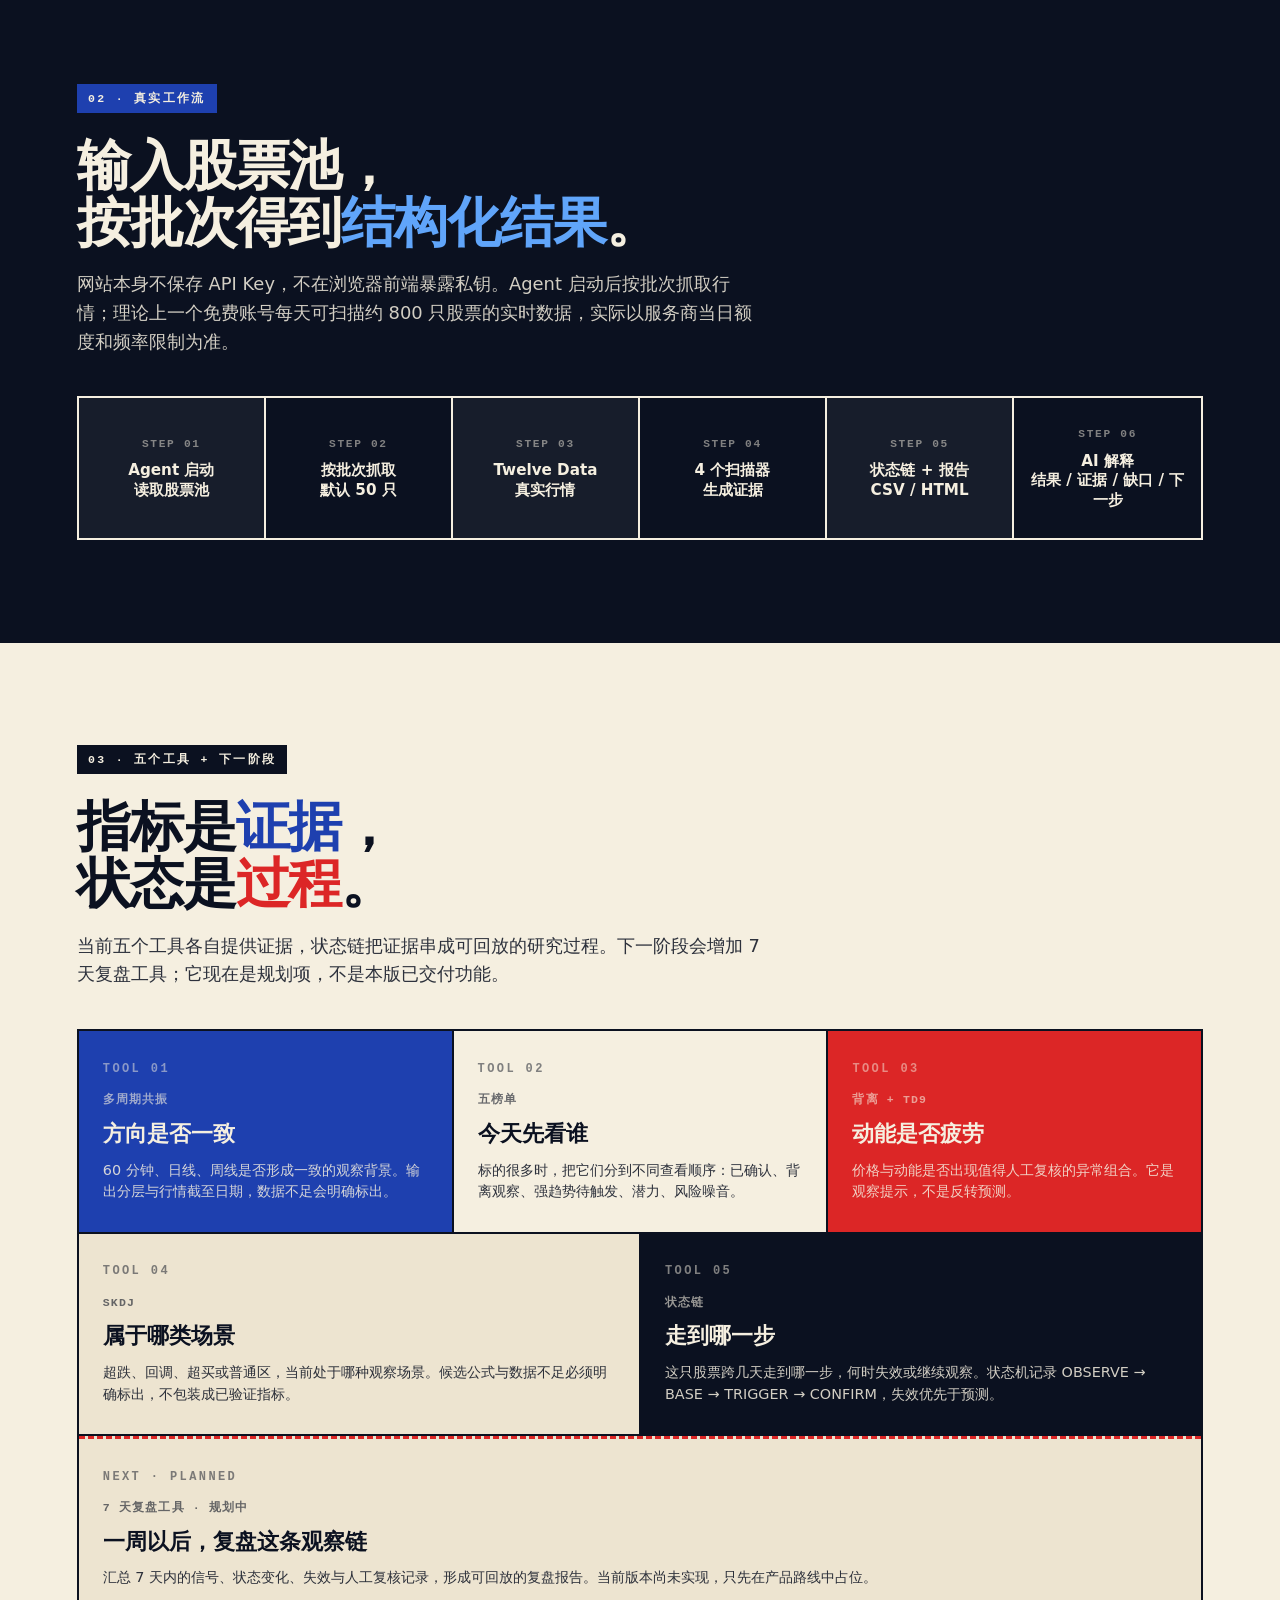
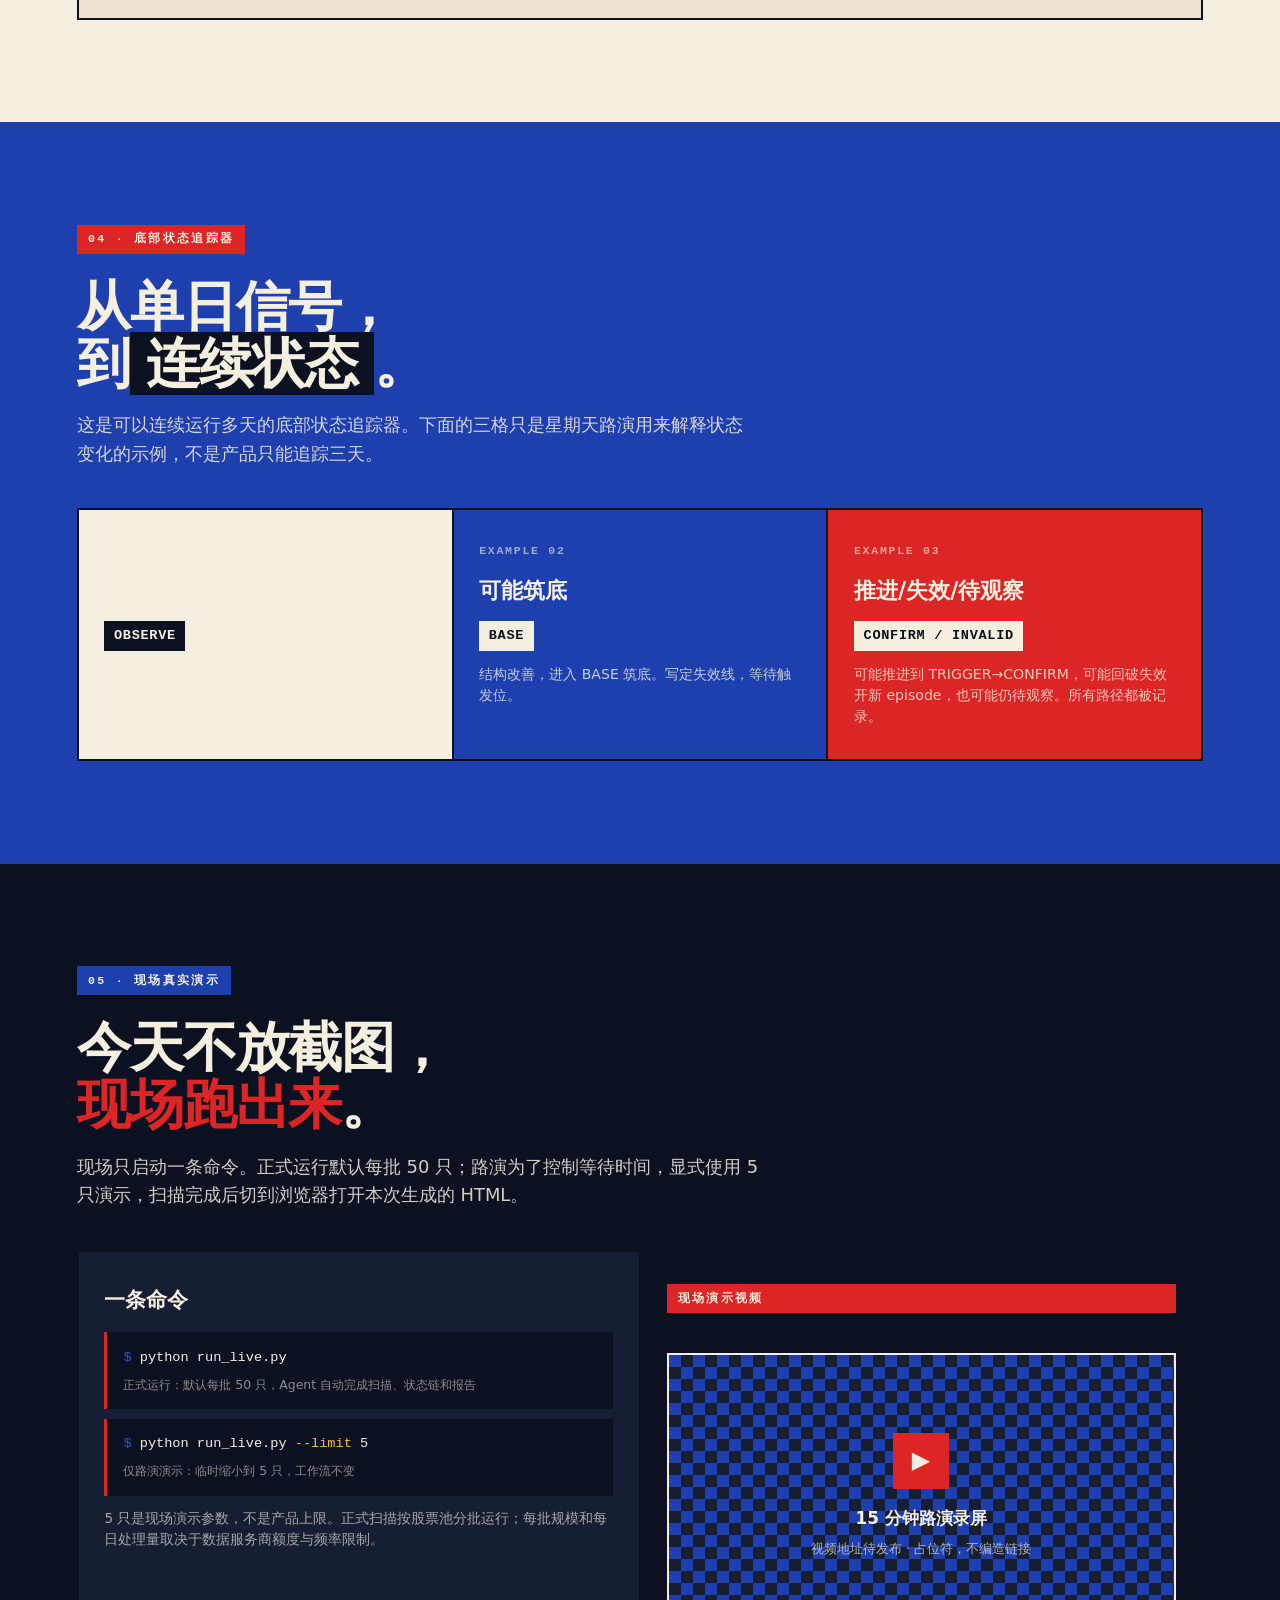
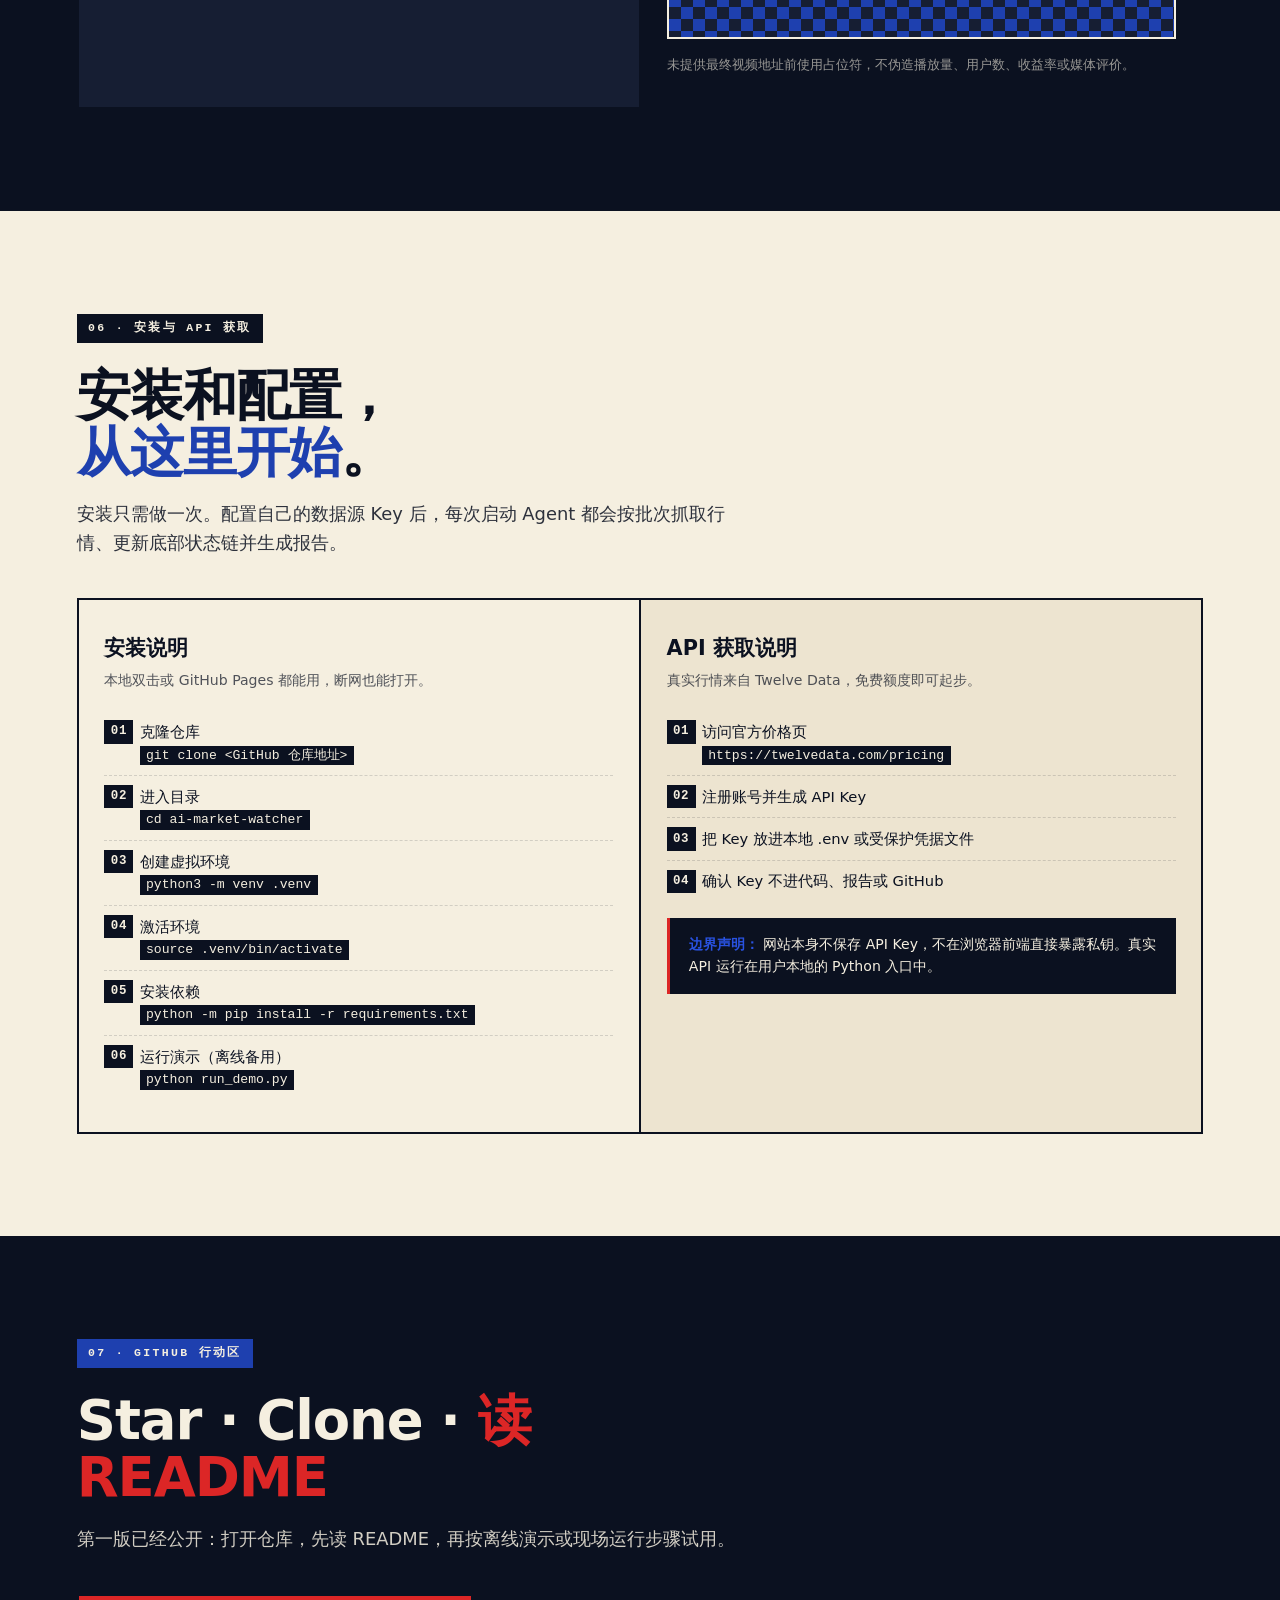
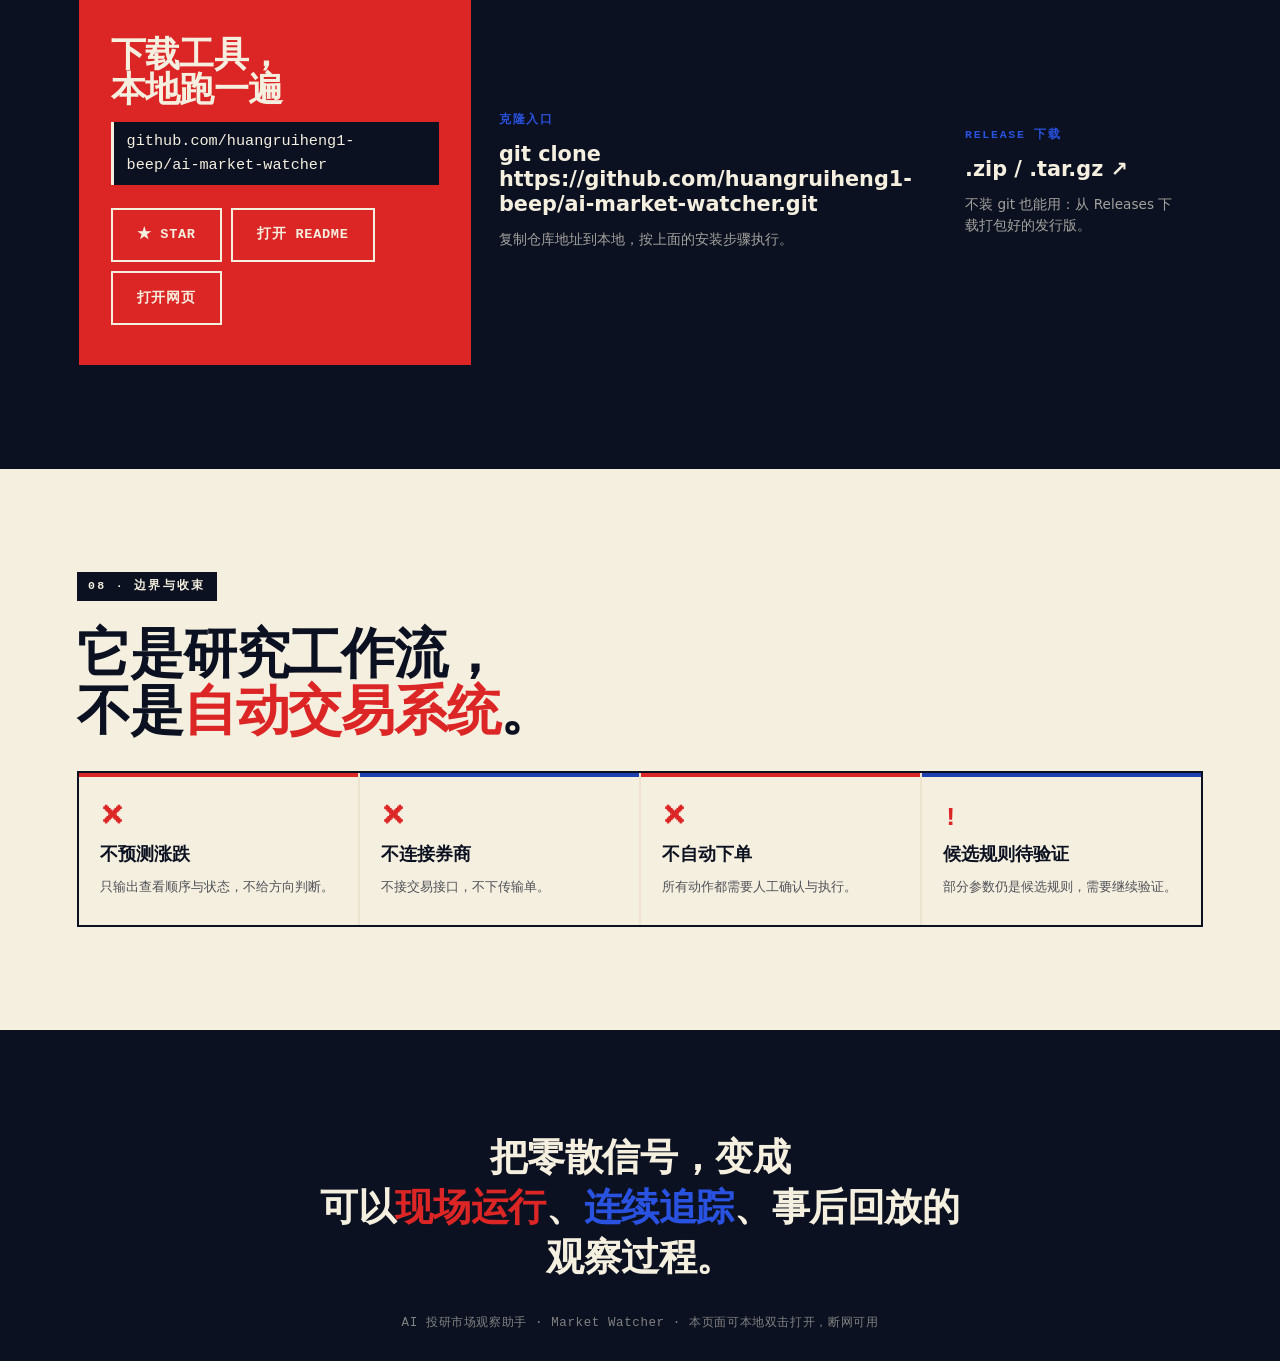
==== commit 856bc235: "Name the bottom status tracker consistently" ====
--- a/roadshow/index.html
+++ b/roadshow/index.html
@@ -974,7 +974,7 @@
       <li><a href="#problem"><span class="t-zh">问题</span><span class="t-en">Problem</span></a></li>
       <li><a href="#workflow"><span class="t-zh">工作流</span><span class="t-en">Workflow</span></a></li>
       <li><a href="#tools"><span class="t-zh">工具与路线</span><span class="t-en">Tools & Roadmap</span></a></li>
-      <li><a href="#days"><span class="t-zh">底部状态链</span><span class="t-en">Bottom Status Chain</span></a></li>
+      <li><a href="#days"><span class="t-zh">底部状态追踪器</span><span class="t-en">Bottom Status Tracker</span></a></li>
       <li><a href="#demo"><span class="t-zh">现场演示</span><span class="t-en">Live Demo</span></a></li>
       <li><a href="#install"><span class="t-zh">安装</span><span class="t-en">Install</span></a></li>
       <li><a href="#github"><span class="t-zh">GitHub</span><span class="t-en">GitHub</span></a></li>
@@ -1154,7 +1154,7 @@
      ============================================================ -->
 <section class="sec sec-cobalt" id="days">
   <div class="sec-inner">
-    <span class="sec-label on-cobalt">04 · <span class="t-zh">底部状态链</span><span class="t-en">Bottom Status Chain</span></span>
+    <span class="sec-label on-cobalt">04 · <span class="t-zh">底部状态追踪器</span><span class="t-en">Bottom Status Tracker</span></span>
     <h2 class="sec-title">
       <span class="t-zh">从单日信号，<br>到<span class="" style="color:var(--bone);background:var(--ink);padding:0 0.3em;">连续状态</span>。</span>
       <span class="t-en">From single-day signal,<br>to <span class="" style="color:var(--bone);background:var(--ink);padding:0 0.3em;">continuous state</span>.</span>
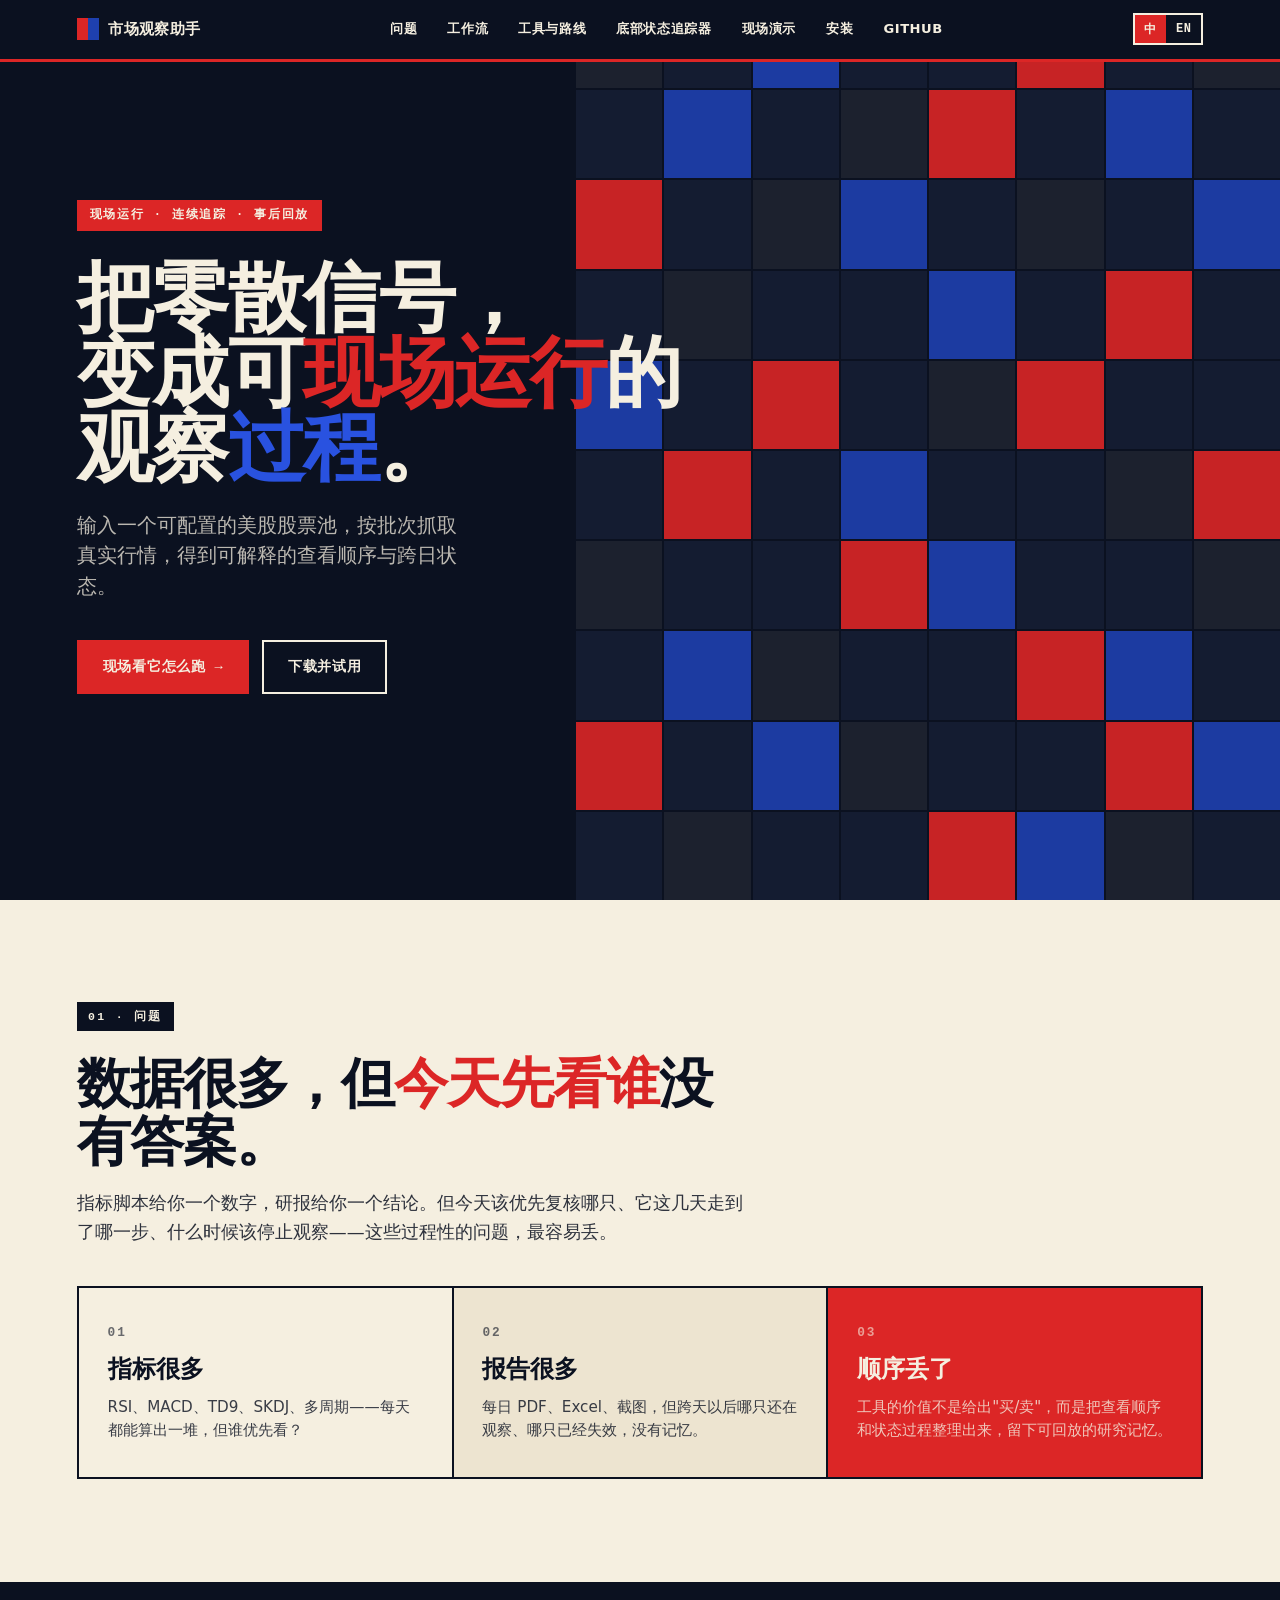
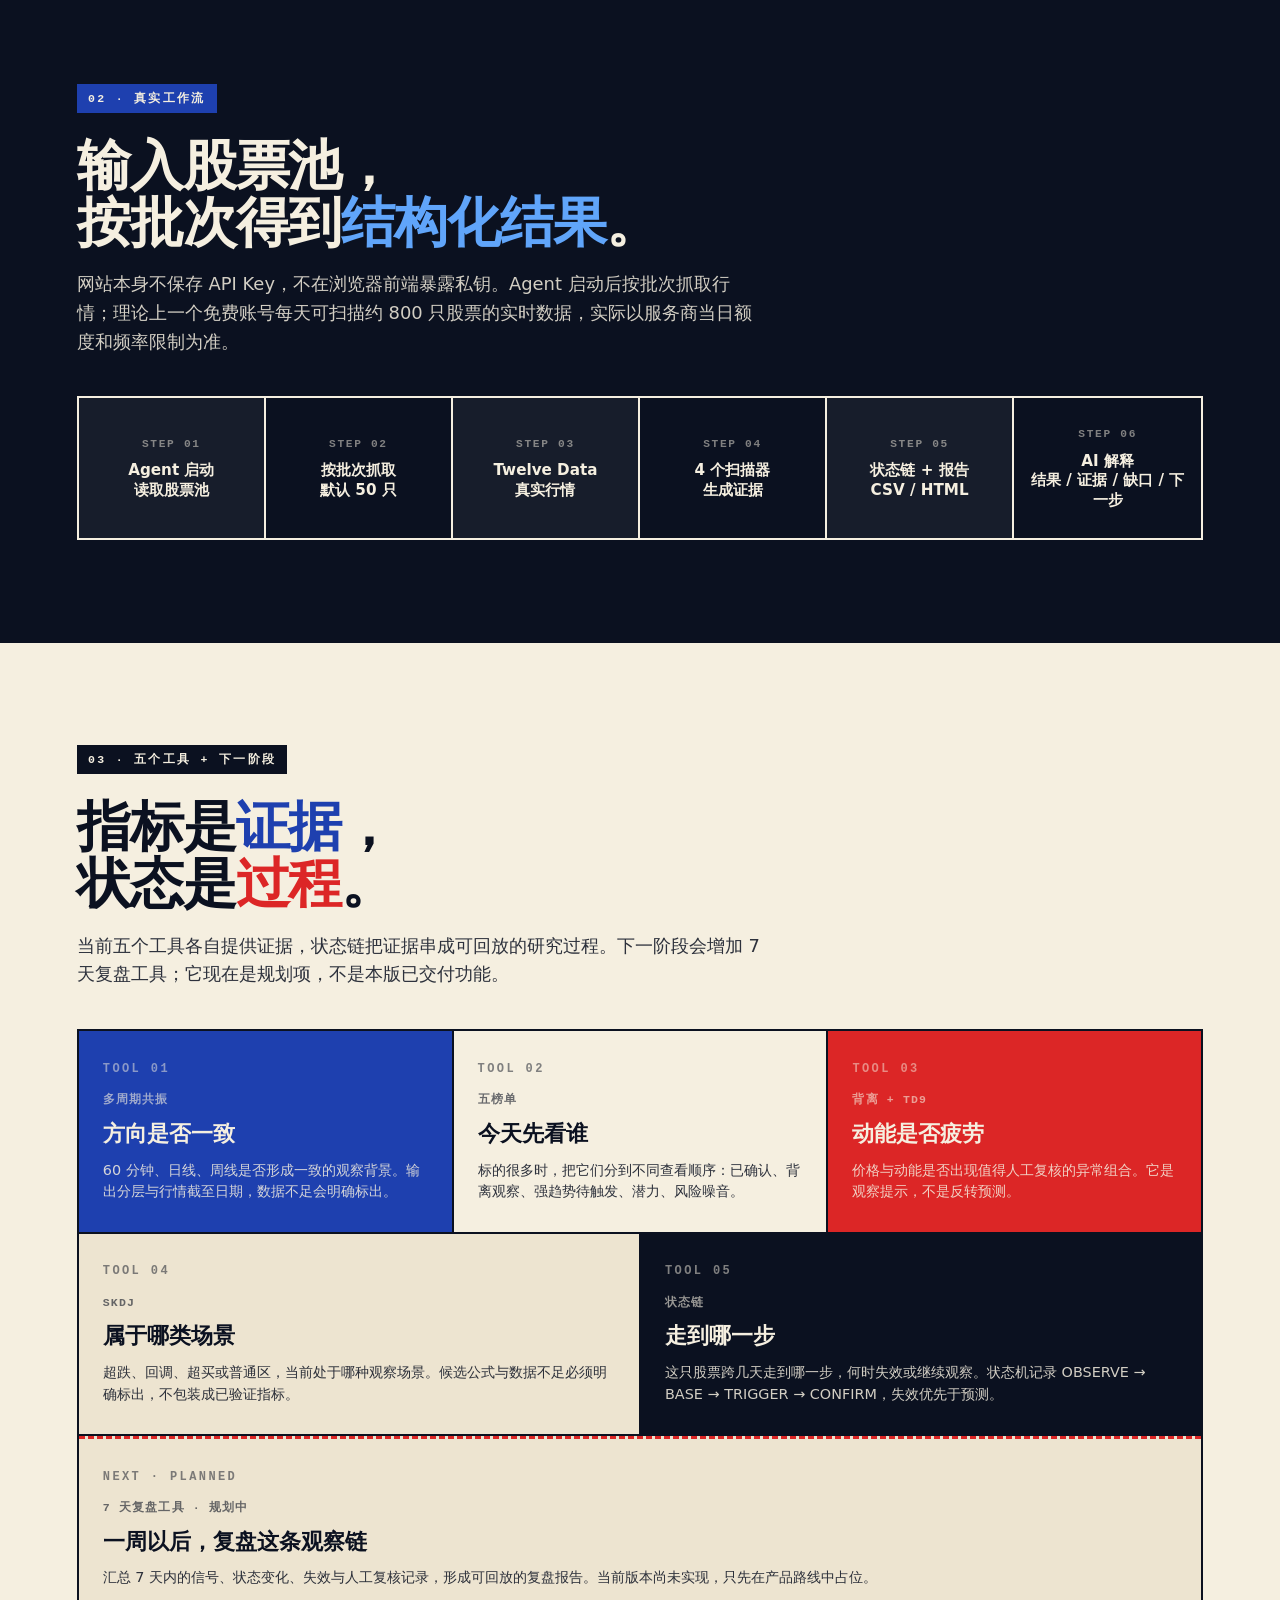
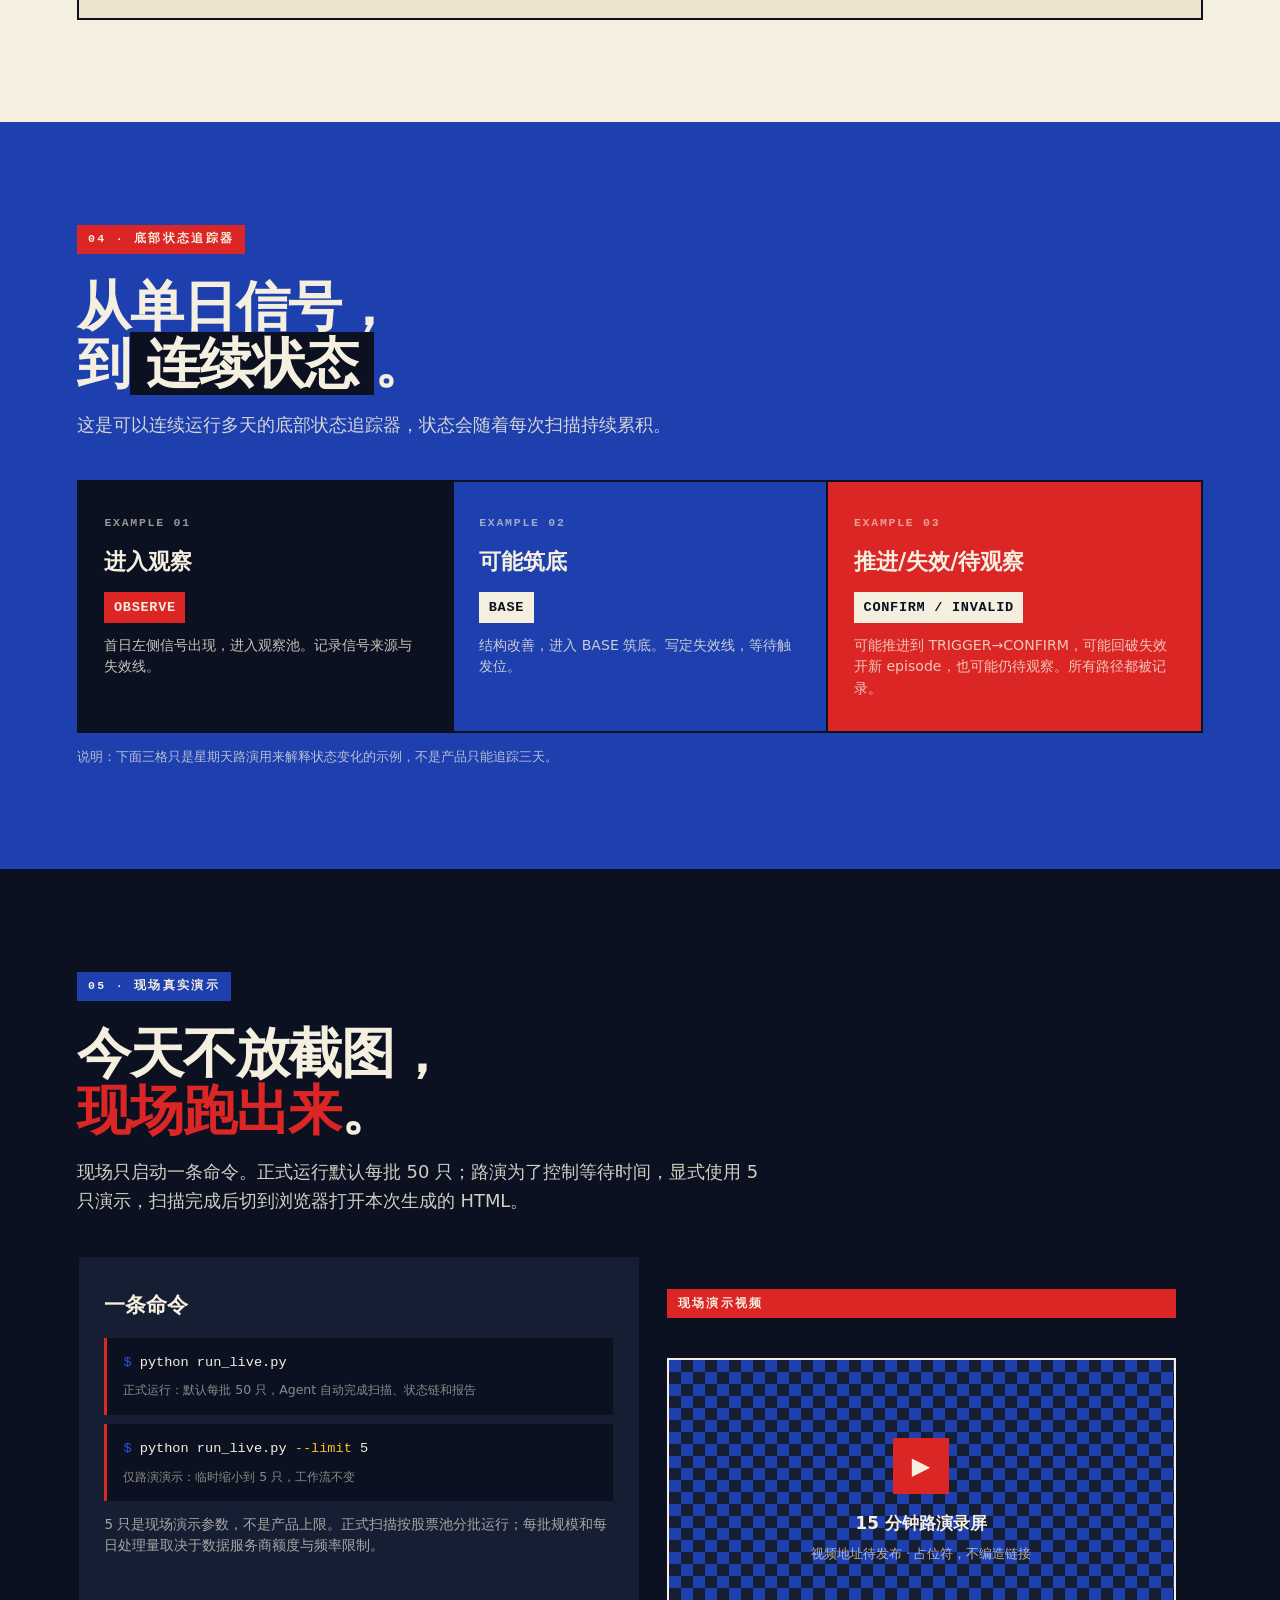
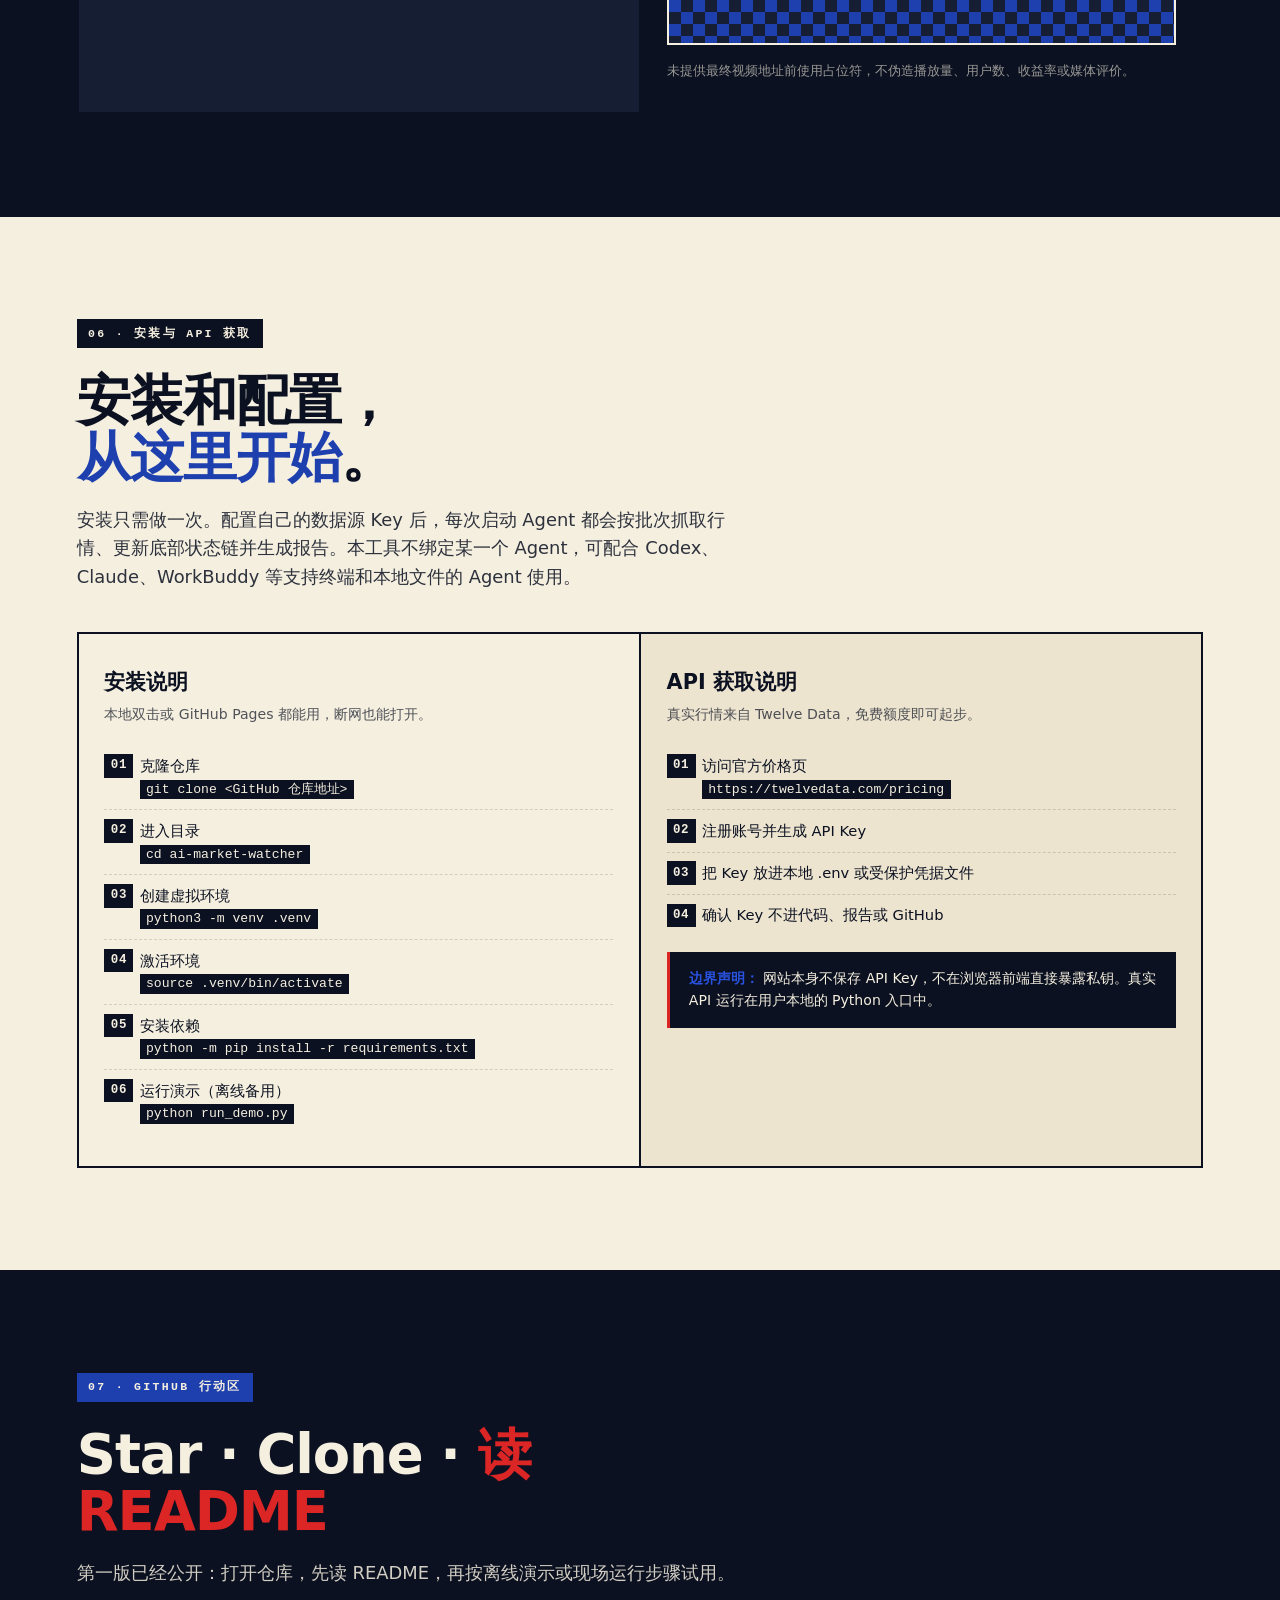
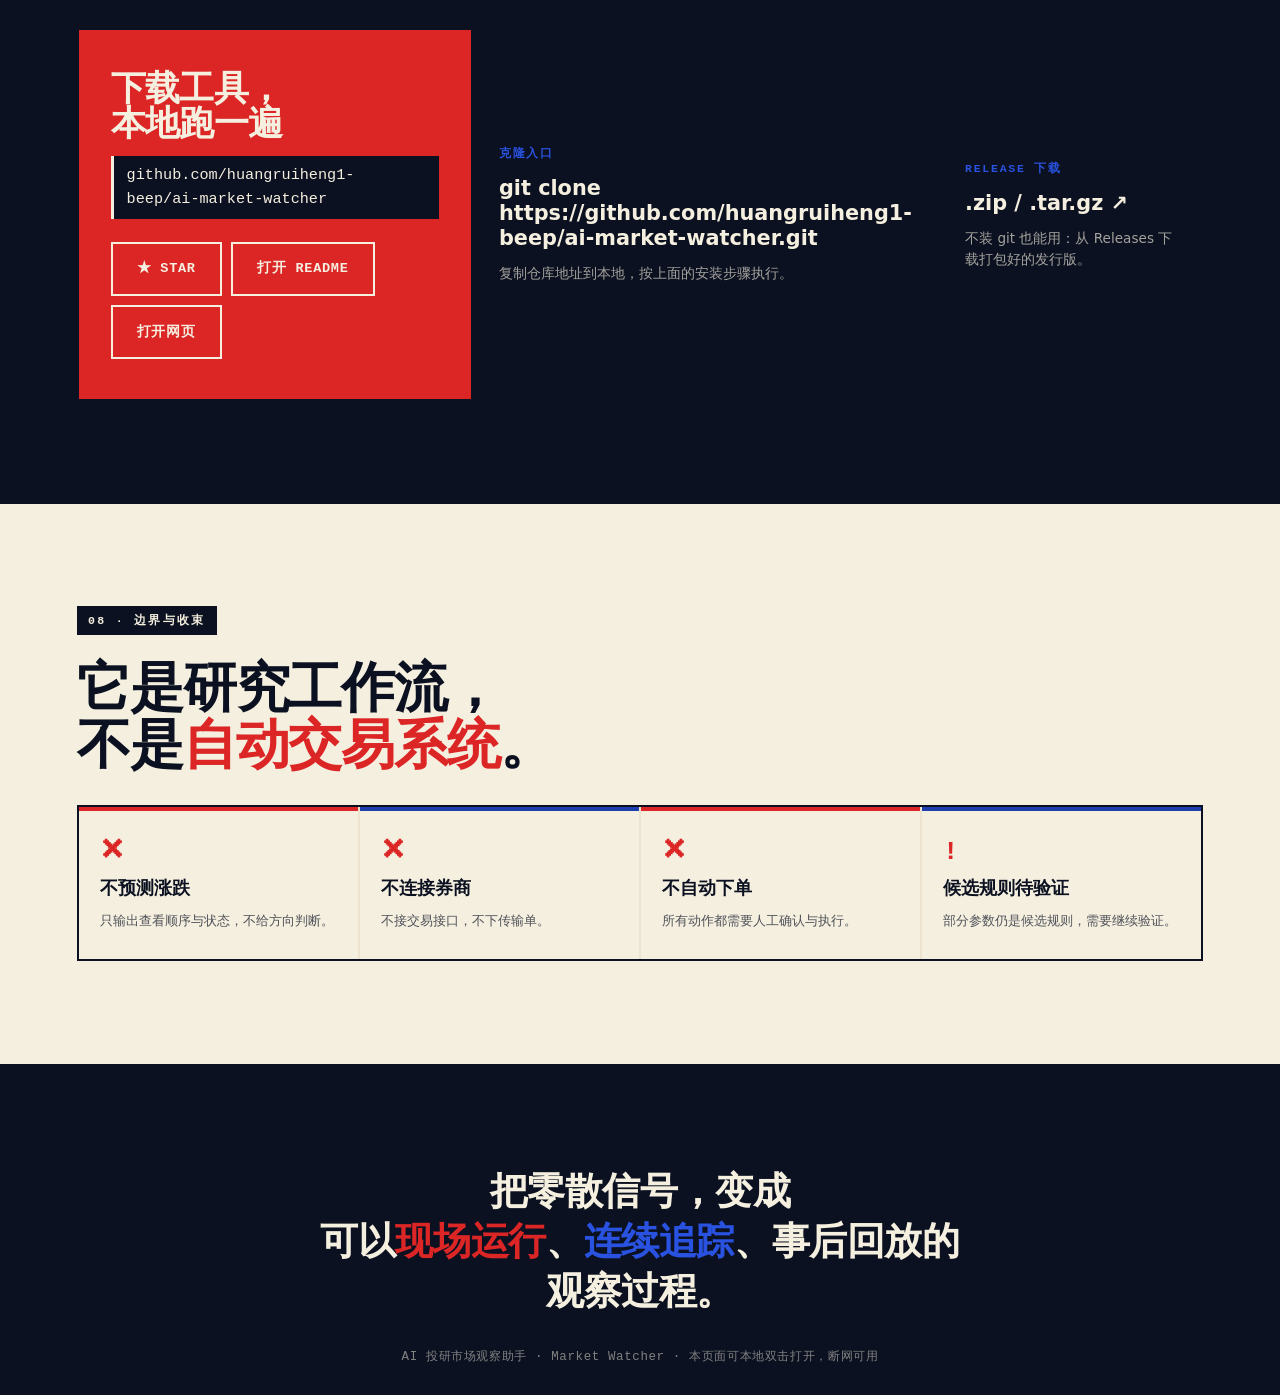
==== commit 440c241a: "Improve tracker contrast and agent compatibility copy" ====
--- a/roadshow/index.html
+++ b/roadshow/index.html
@@ -520,7 +520,7 @@
   gap: 0.8rem;
   min-height: 200px;
 }
-.day-1 { background: var(--bone); }
+.day-1 { background: var(--ink); color: var(--bone); }
 .day-2 { background: var(--cobalt); color: var(--bone); }
 .day-3 { background: var(--vermillion); color: var(--bone); }
 
@@ -549,7 +549,9 @@
   letter-spacing: 0.05em;
 }
 .day-2 .state, .day-3 .state { background: var(--bone); color: var(--ink); }
+.day-1 .state { background: var(--vermillion); color: var(--bone); }
 .day p { font-size: 0.88rem; opacity: 0.8; line-height: 1.5; }
+.status-note { margin-top: 0.9rem; font-size: 0.82rem; line-height: 1.5; opacity: 0.72; }
 
 @media (max-width: 720px) {
   .days { grid-template-columns: 1fr; }
@@ -1160,8 +1162,8 @@
       <span class="t-en">From single-day signal,<br>to <span class="" style="color:var(--bone);background:var(--ink);padding:0 0.3em;">continuous state</span>.</span>
     </h2>
     <p class="sec-lead">
-      <span class="t-zh">这是可以连续运行多天的底部状态追踪器。下面的三格只是星期天路演用来解释状态变化的示例，不是产品只能追踪三天。</span>
-      <span class="t-en">This bottom status tracker can run across as many days as the workflow continues. The three cards below are only a Sunday roadshow example, not a three-day product limit.</span>
+      <span class="t-zh">这是可以连续运行多天的底部状态追踪器，状态会随着每次扫描持续累积。</span>
+      <span class="t-en">This bottom status tracker can run across as many days as the workflow continues, accumulating state with each scan.</span>
     </p>
     <div class="days">
       <div class="day day-1">
@@ -1183,6 +1185,10 @@
         <p><span class="t-zh">可能推进到 TRIGGER→CONFIRM，可能回破失效开新 episode，也可能仍待观察。所有路径都被记录。</span><span class="t-en">May advance to TRIGGER→CONFIRM, may break and fail (opening a new episode), or may still hold. All paths are logged.</span></p>
       </div>
     </div>
+    <p class="status-note">
+      <span class="t-zh">说明：下面三格只是星期天路演用来解释状态变化的示例，不是产品只能追踪三天。</span>
+      <span class="t-en">Note: the three cards below are only a Sunday roadshow example, not a three-day product limit.</span>
+    </p>
   </div>
 </section>
 
@@ -1242,8 +1248,8 @@
       <span class="t-en">Install and configure,<br><span class="em-cobalt">start here</span>.</span>
     </h2>
     <p class="sec-lead">
-      <span class="t-zh">安装只需做一次。配置自己的数据源 Key 后，每次启动 Agent 都会按批次抓取行情、更新底部状态链并生成报告。</span>
-      <span class="t-en">Install once. After configuring your own data-source key, each Agent run fetches quotes in batches, updates the bottom status chain, and generates reports.</span>
+      <span class="t-zh">安装只需做一次。配置自己的数据源 Key 后，每次启动 Agent 都会按批次抓取行情、更新底部状态链并生成报告。本工具不绑定某一个 Agent，可配合 Codex、Claude、WorkBuddy 等支持终端和本地文件的 Agent 使用。</span>
+      <span class="t-en">Install once. After configuring your own data-source key, each Agent run fetches quotes in batches, updates the bottom status chain, and generates reports. The workflow is not tied to one Agent and can be used with Codex, Claude, WorkBuddy, and other agents that support terminals and local files.</span>
     </p>
     <div class="install-grid">
       <div class="install-block install">
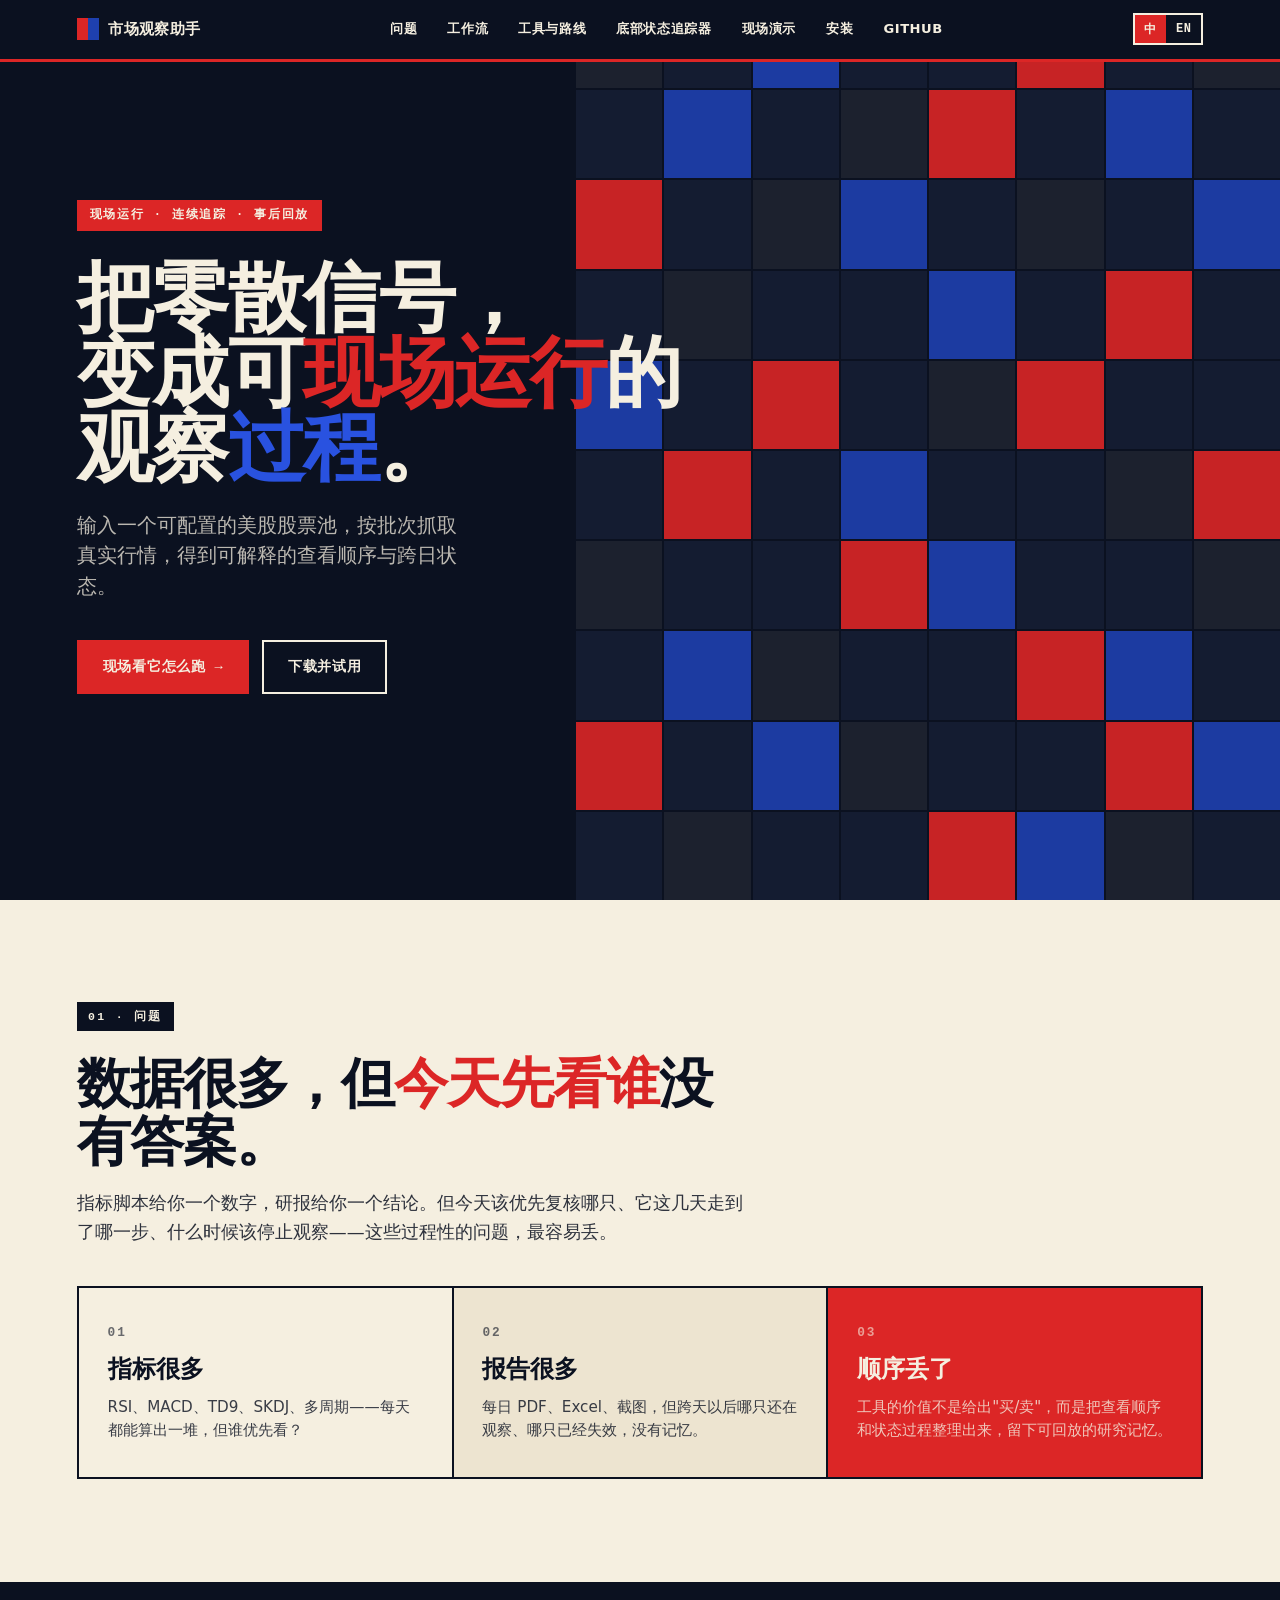
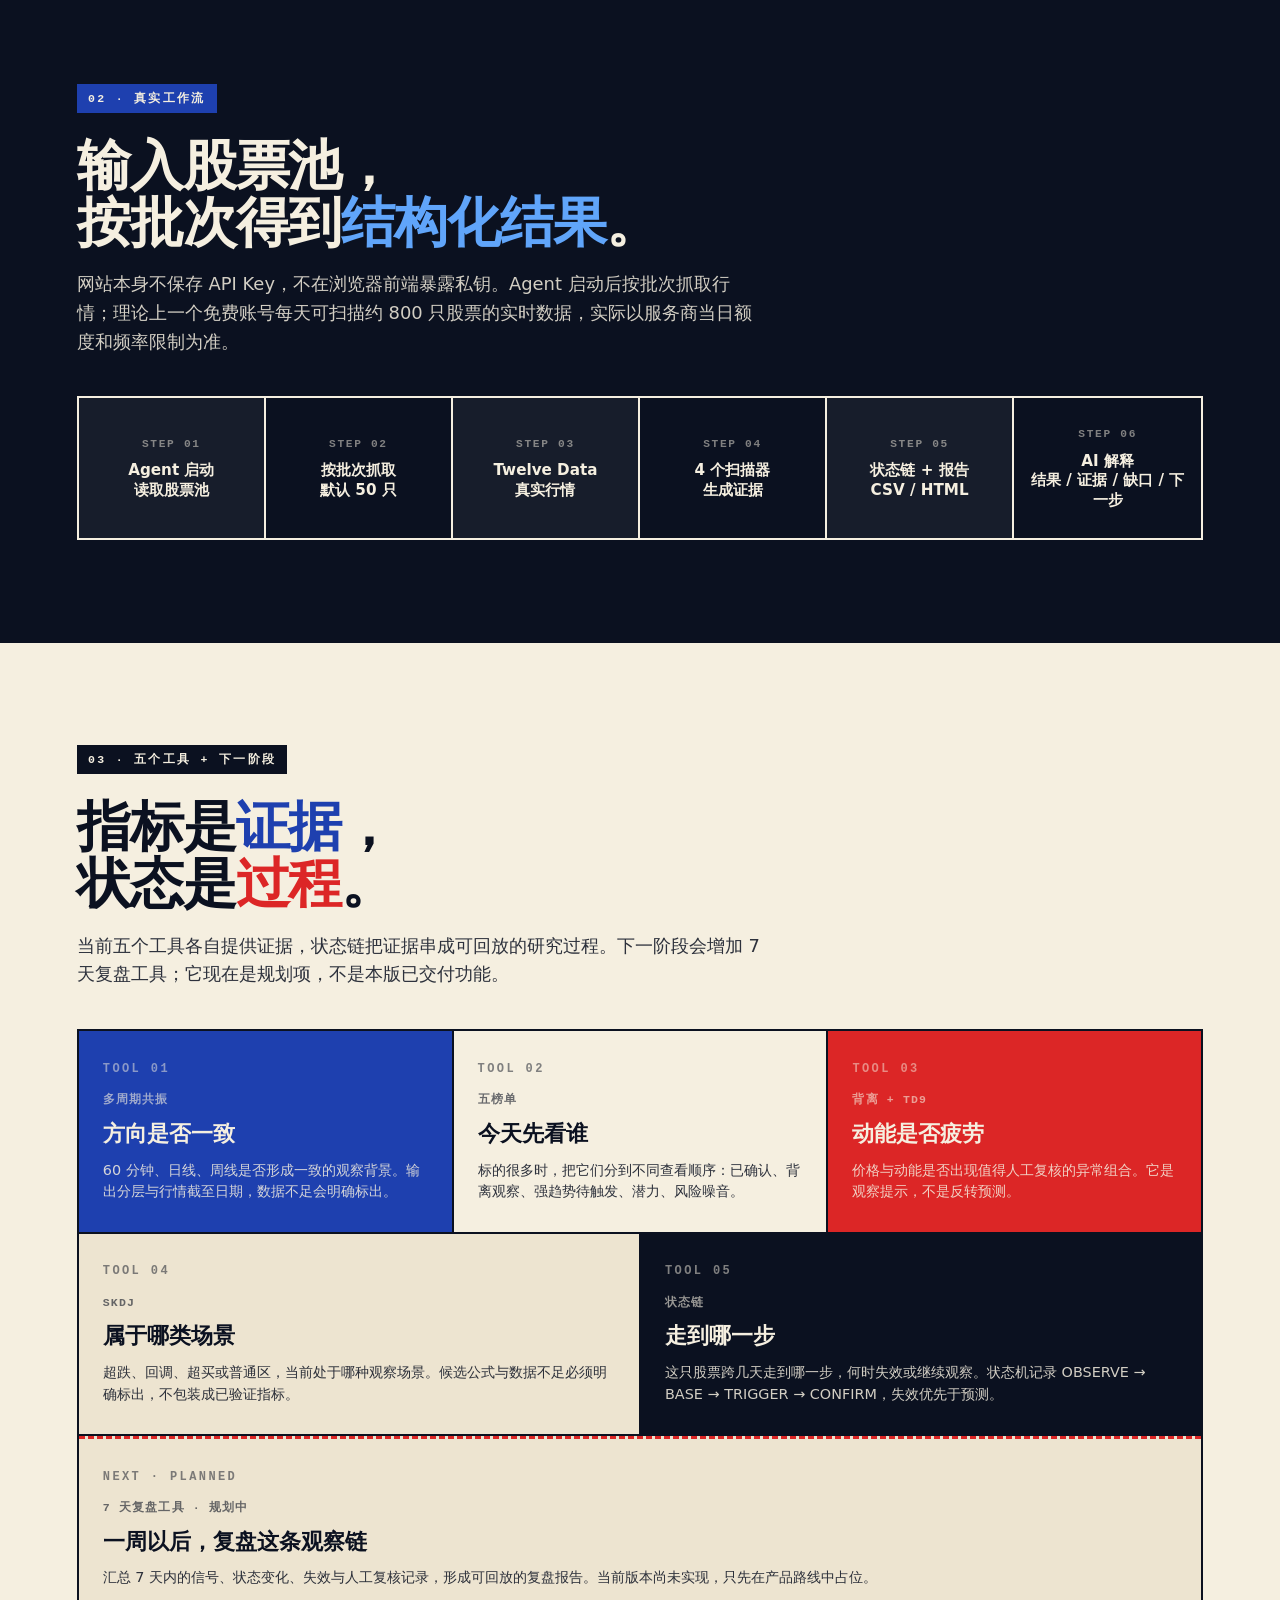
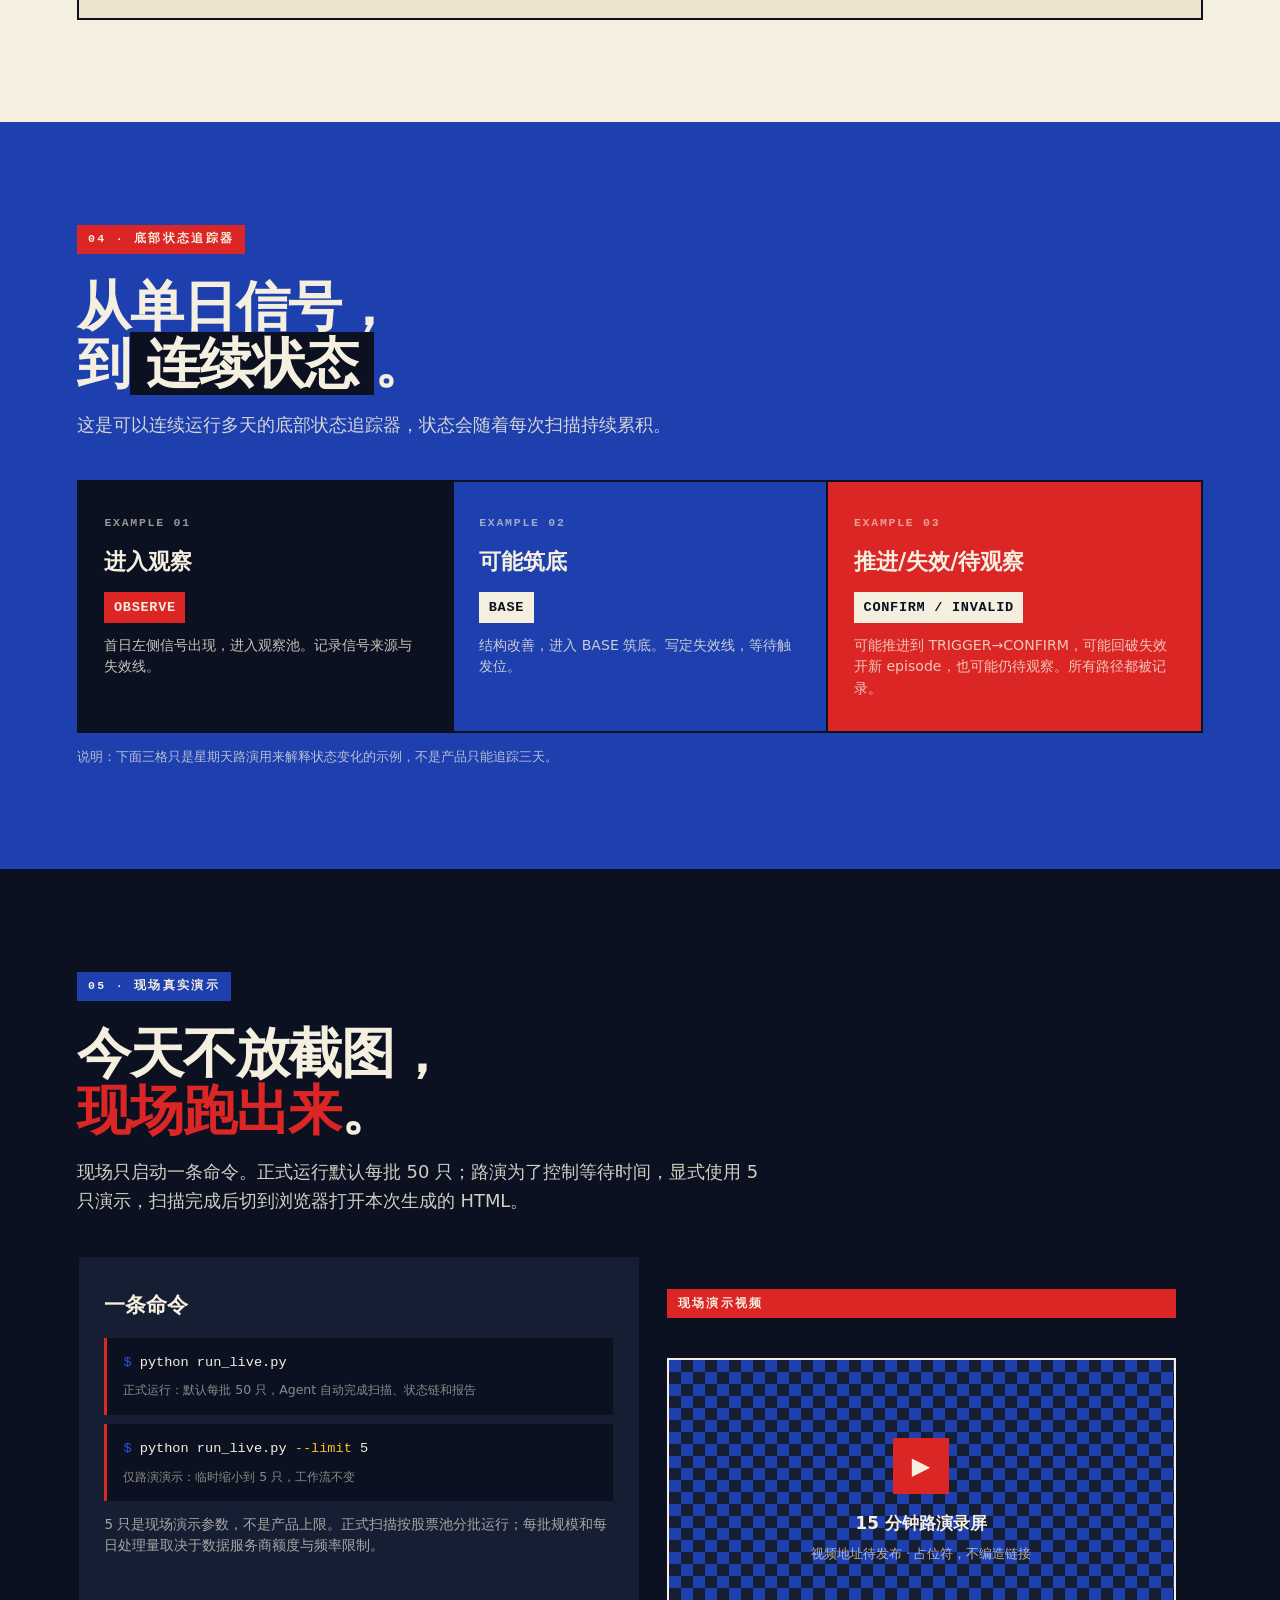
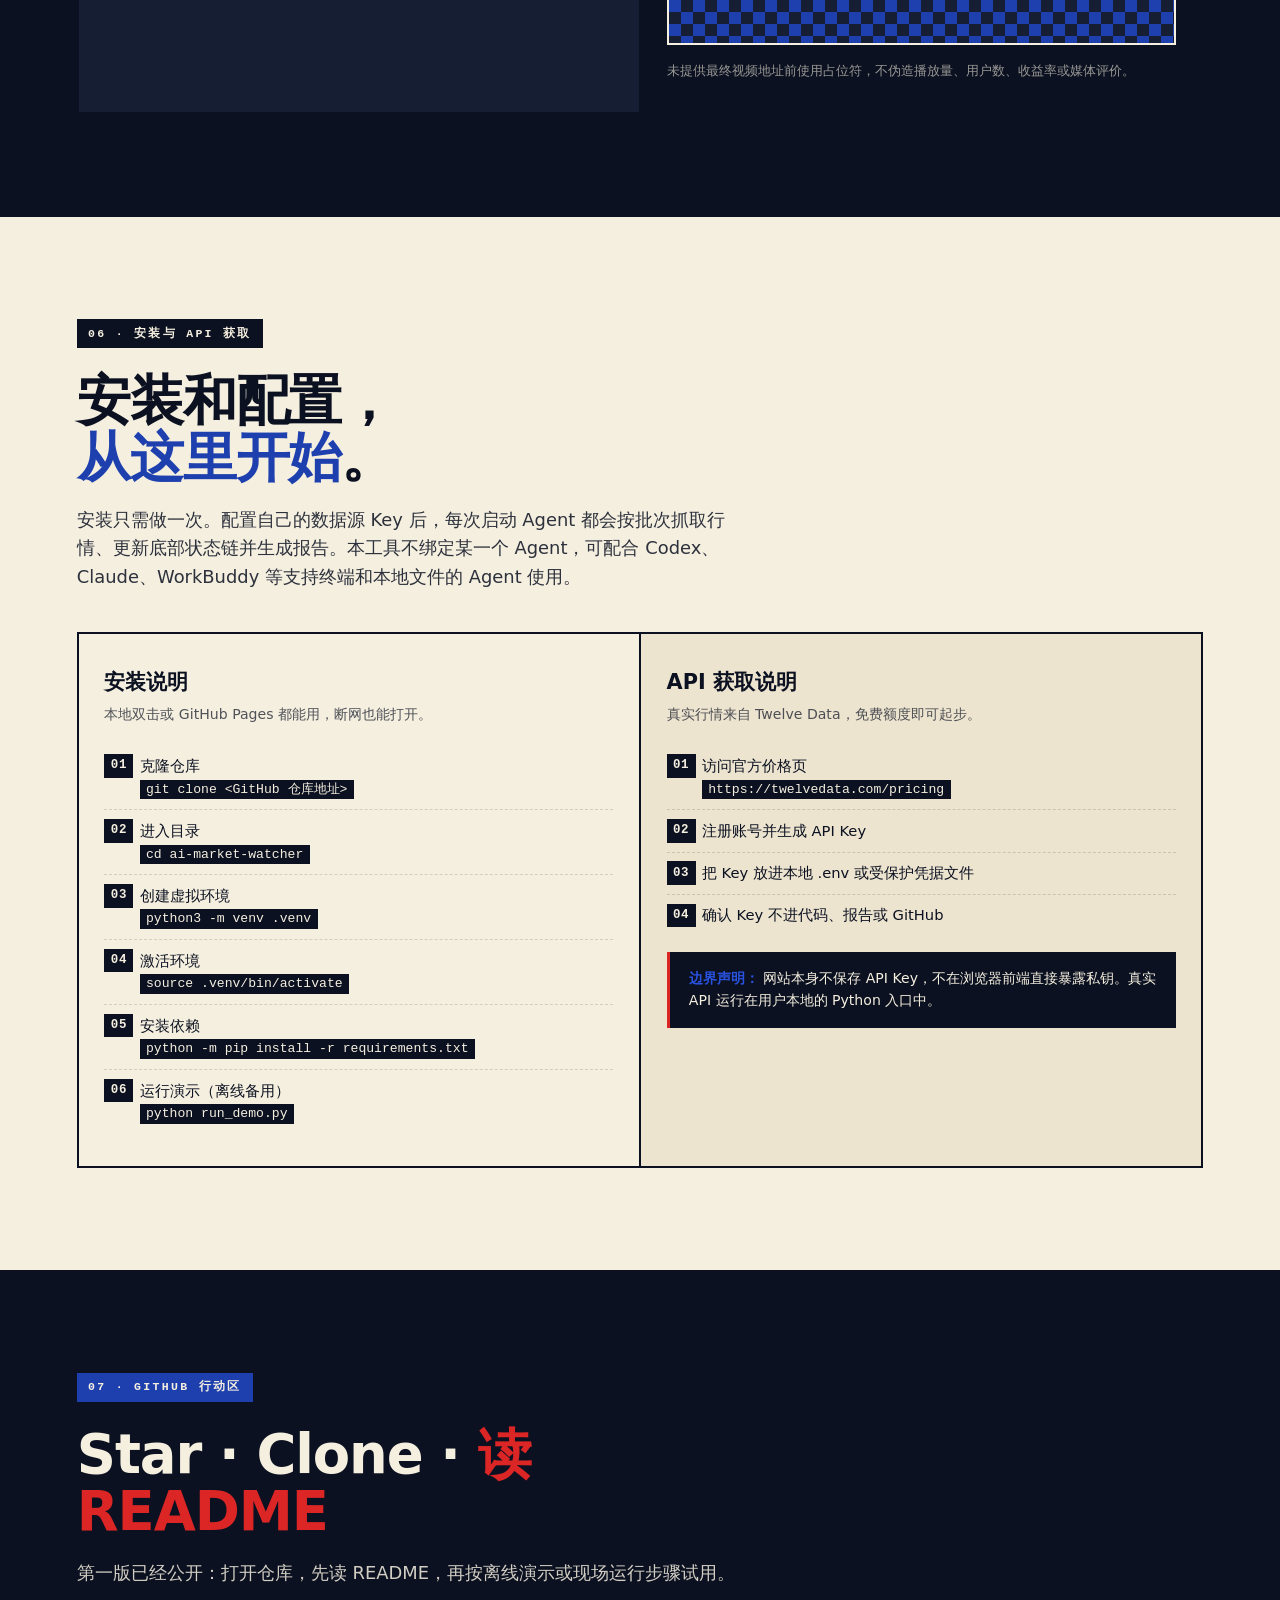
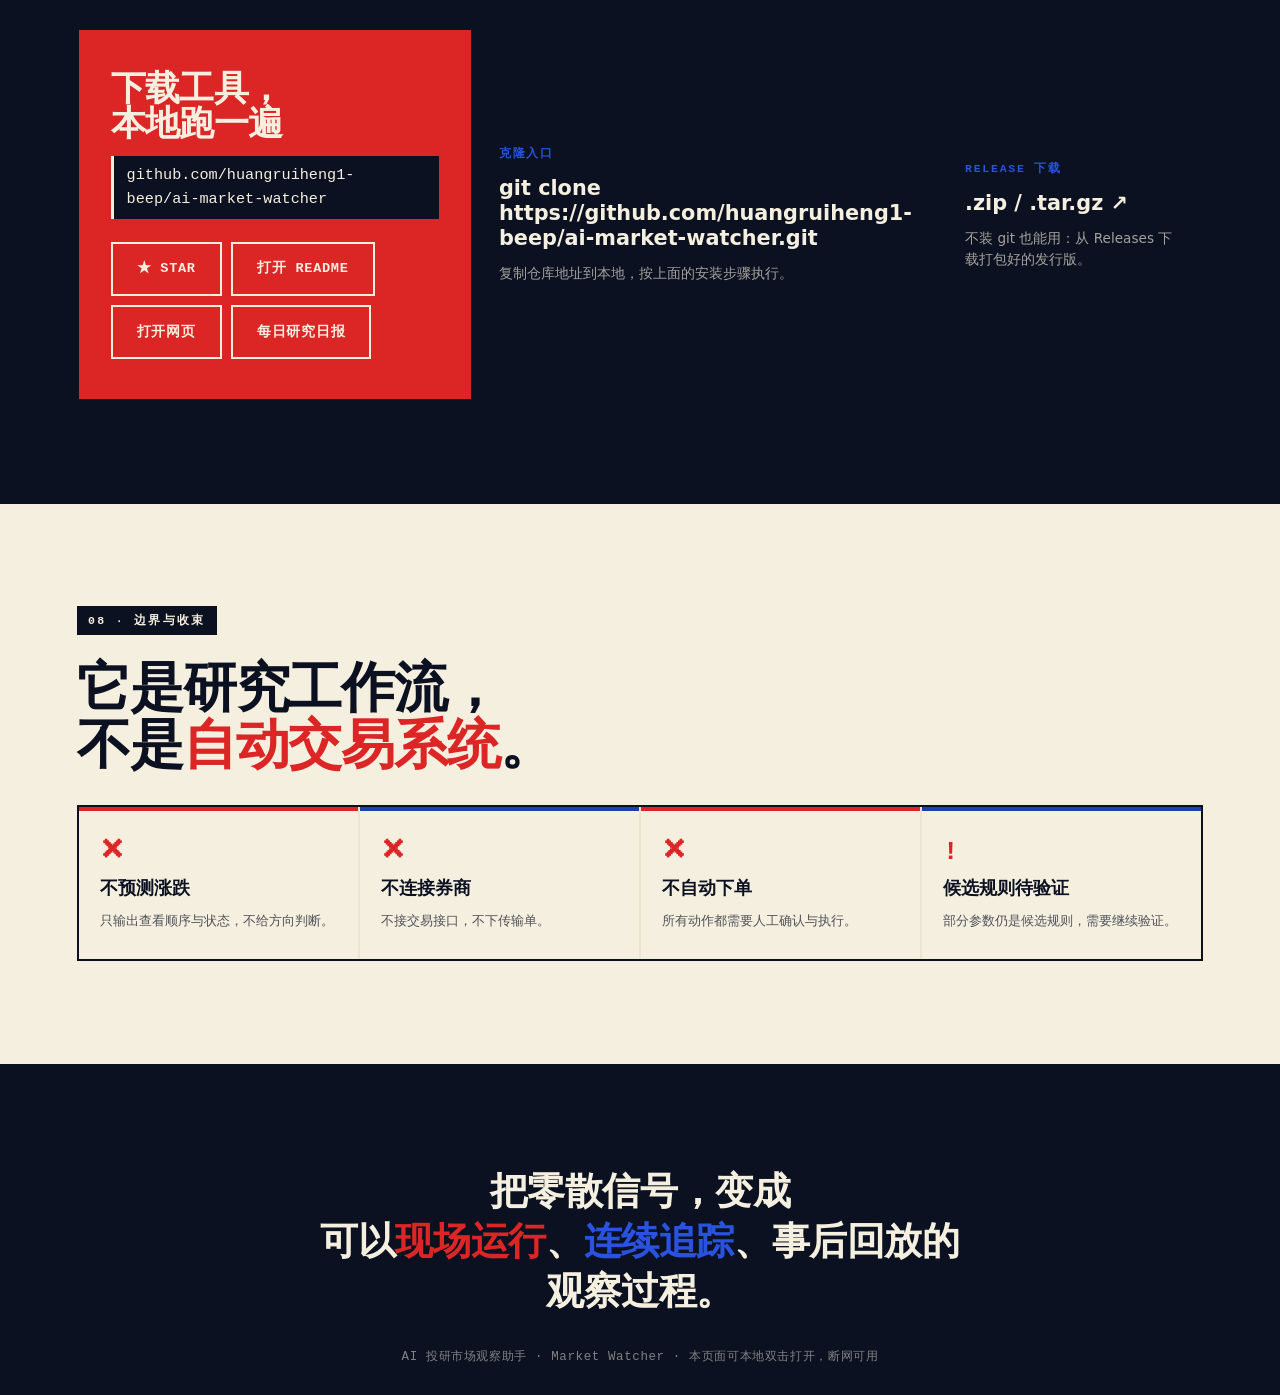
==== commit 5b77ea63: "Add daily research dashboard entry" ====
--- a/roadshow/index.html
+++ b/roadshow/index.html
@@ -1305,6 +1305,7 @@
           <a href="https://github.com/huangruiheng1-beep/ai-market-watcher" class="btn btn-ghost" style="border-color:var(--bone);">★ Star</a>
           <a href="https://github.com/huangruiheng1-beep/ai-market-watcher#readme" class="btn btn-ghost" style="border-color:var(--bone);"><span class="t-zh">打开 README</span><span class="t-en">README</span></a>
           <a href="https://huangruiheng1-beep.github.io/ai-market-watcher/roadshow/" class="btn btn-ghost" style="border-color:var(--bone);"><span class="t-zh">打开网页</span><span class="t-en">Open site</span></a>
+          <a href="../daily/" class="btn btn-ghost" style="border-color:var(--bone);"><span class="t-zh">每日研究日报</span><span class="t-en">Daily dashboard</span></a>
         </div>
       </div>
       <div class="cta-side">
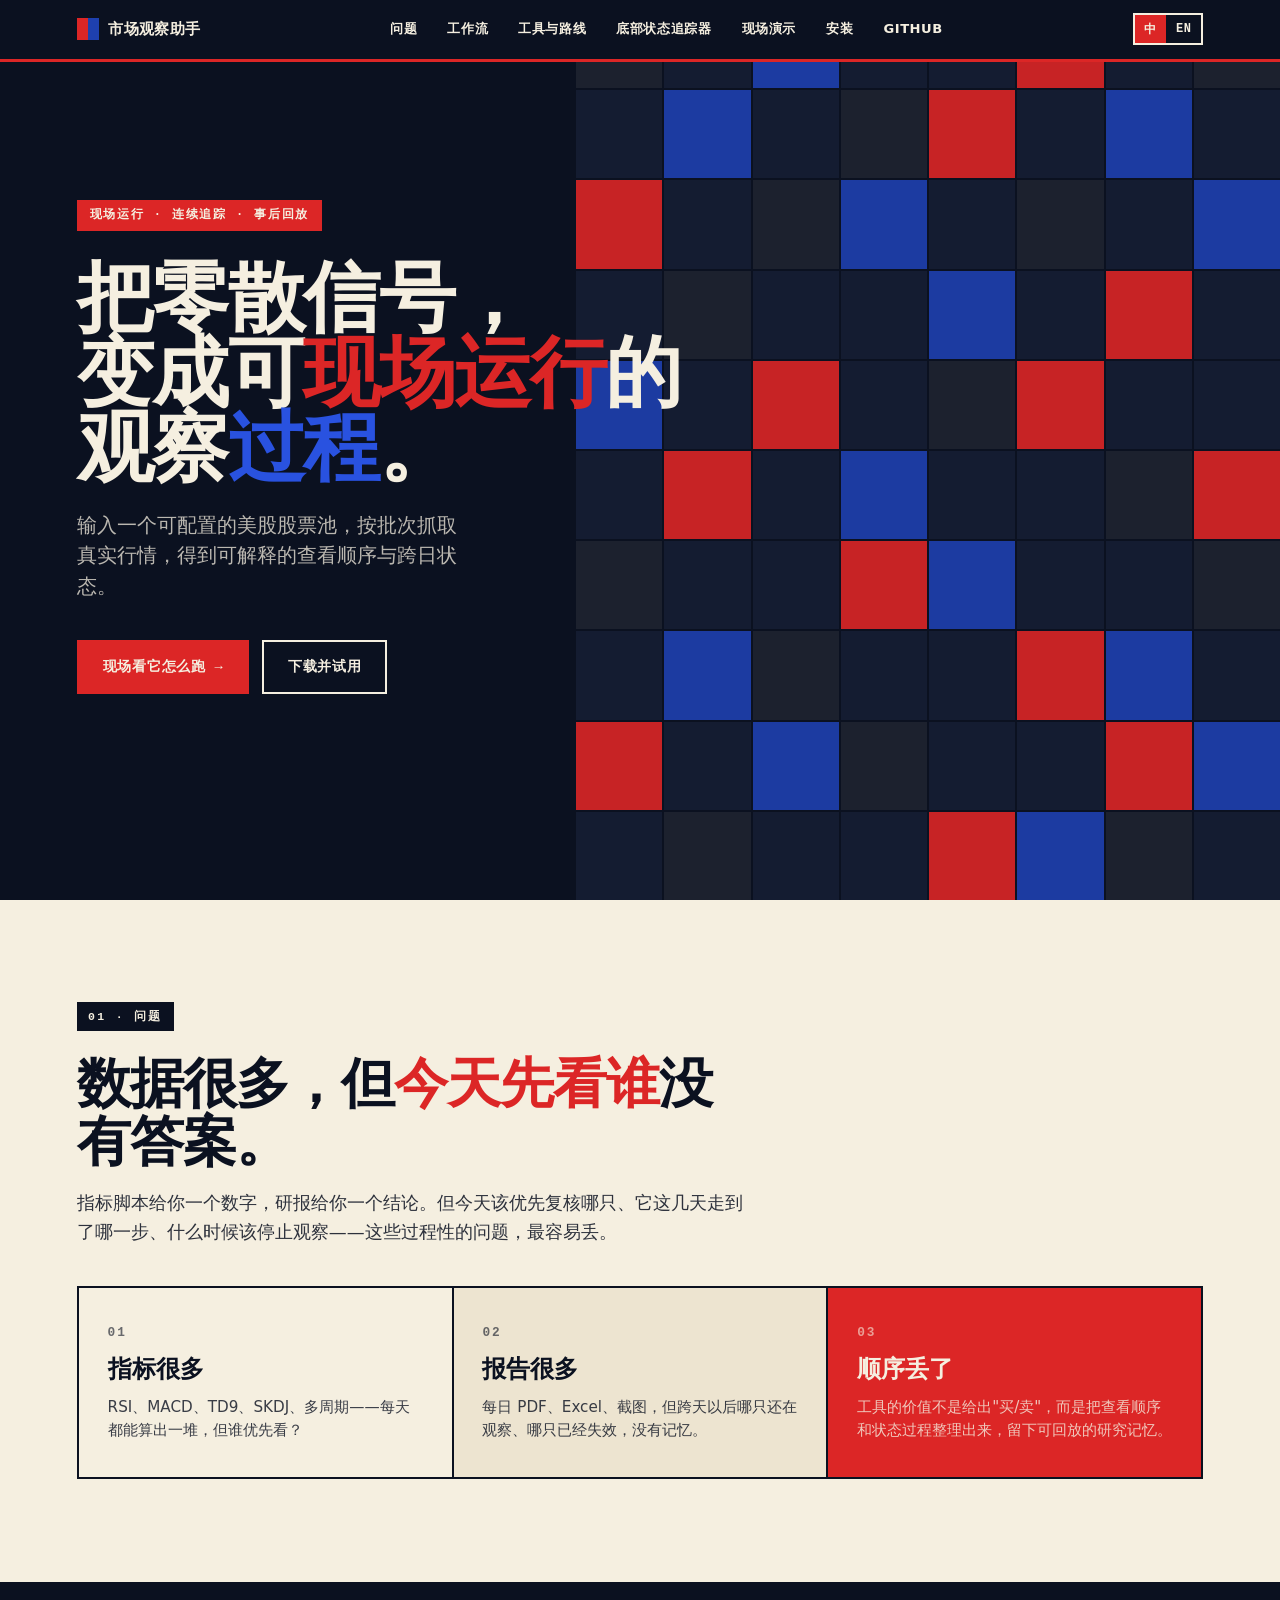
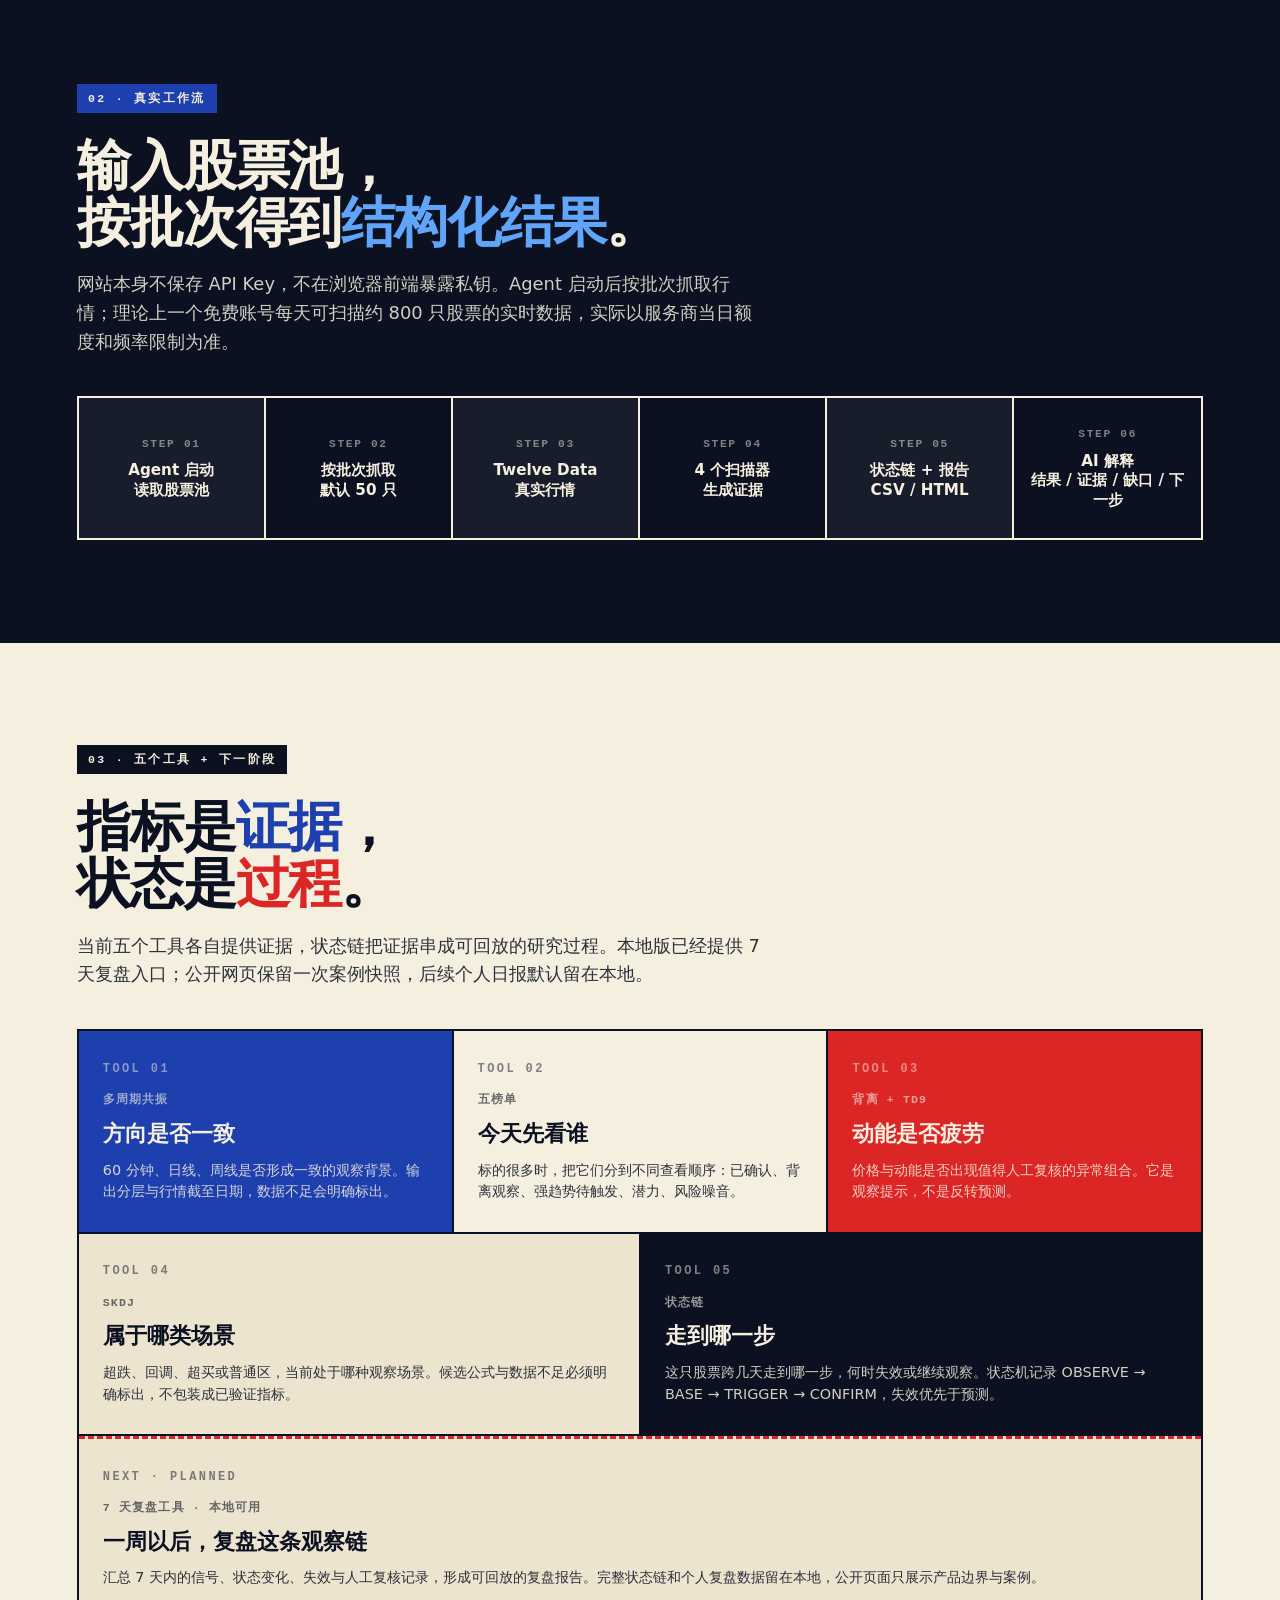
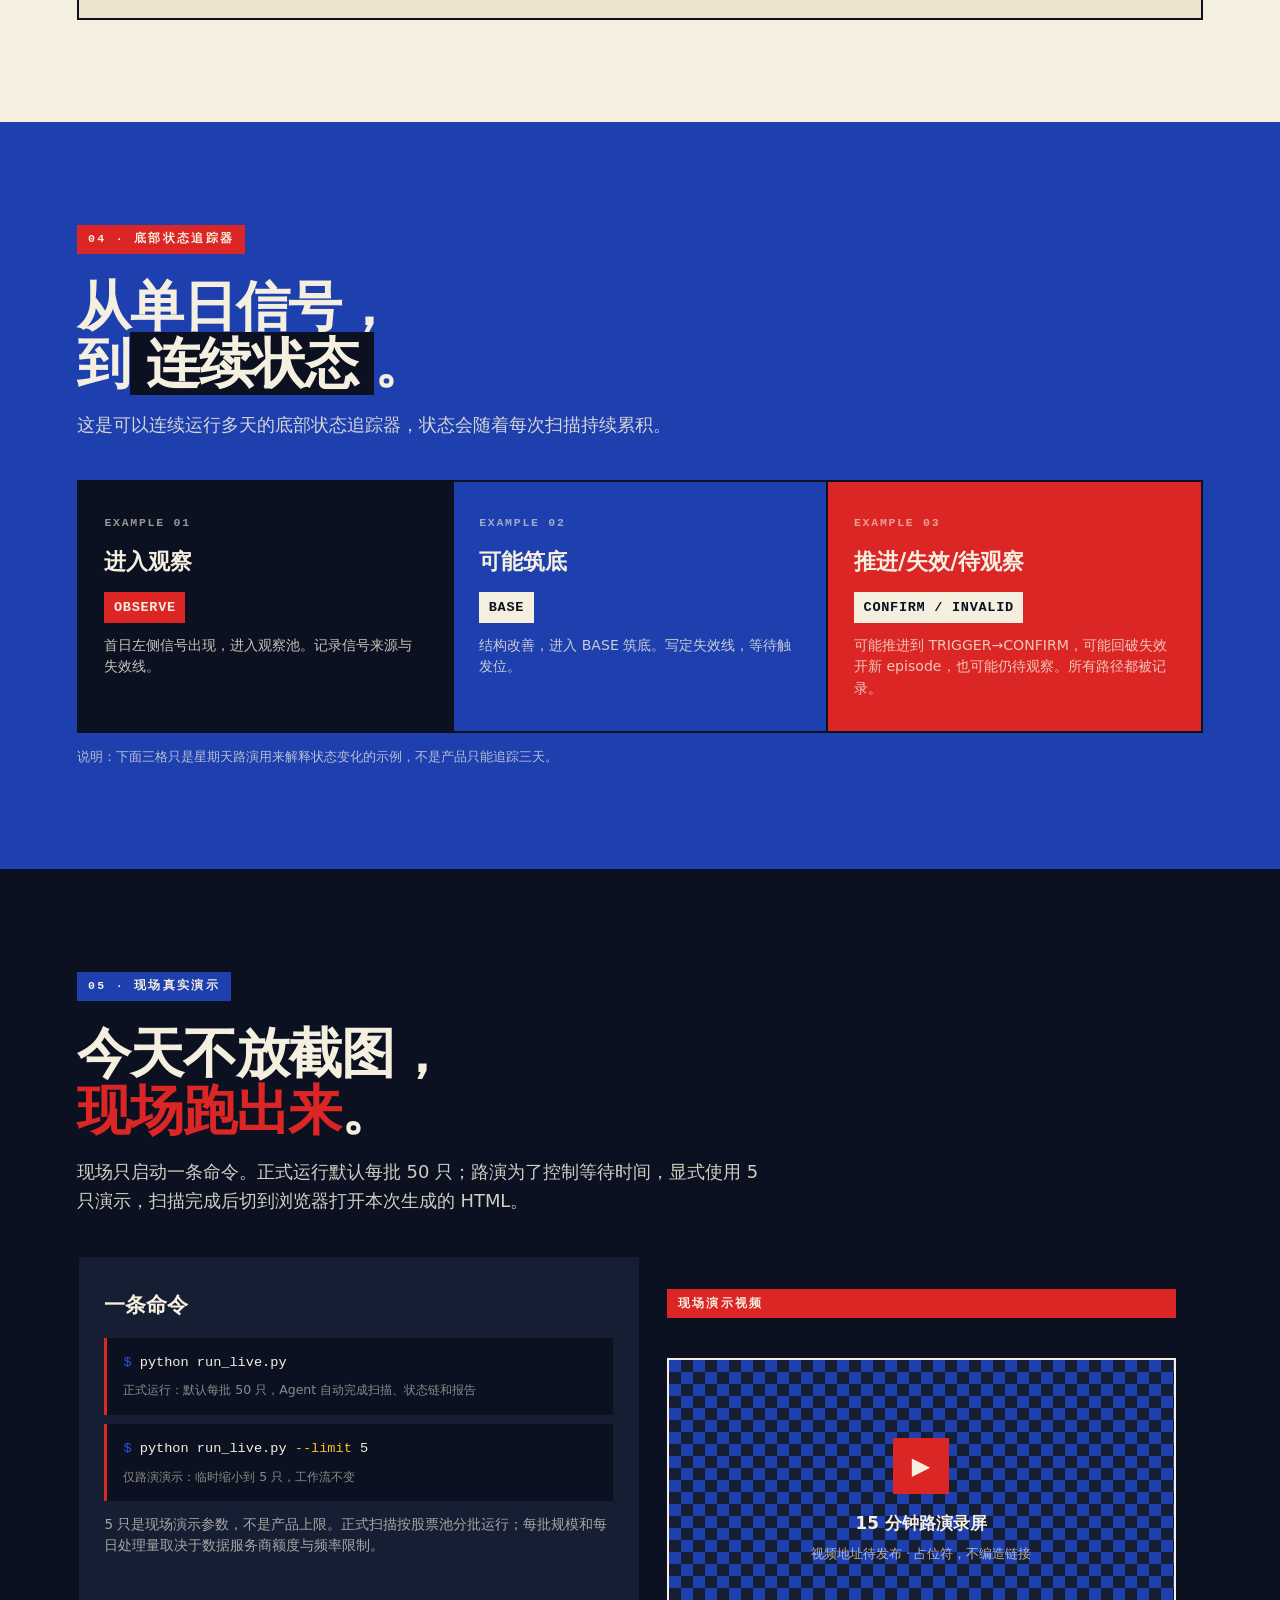
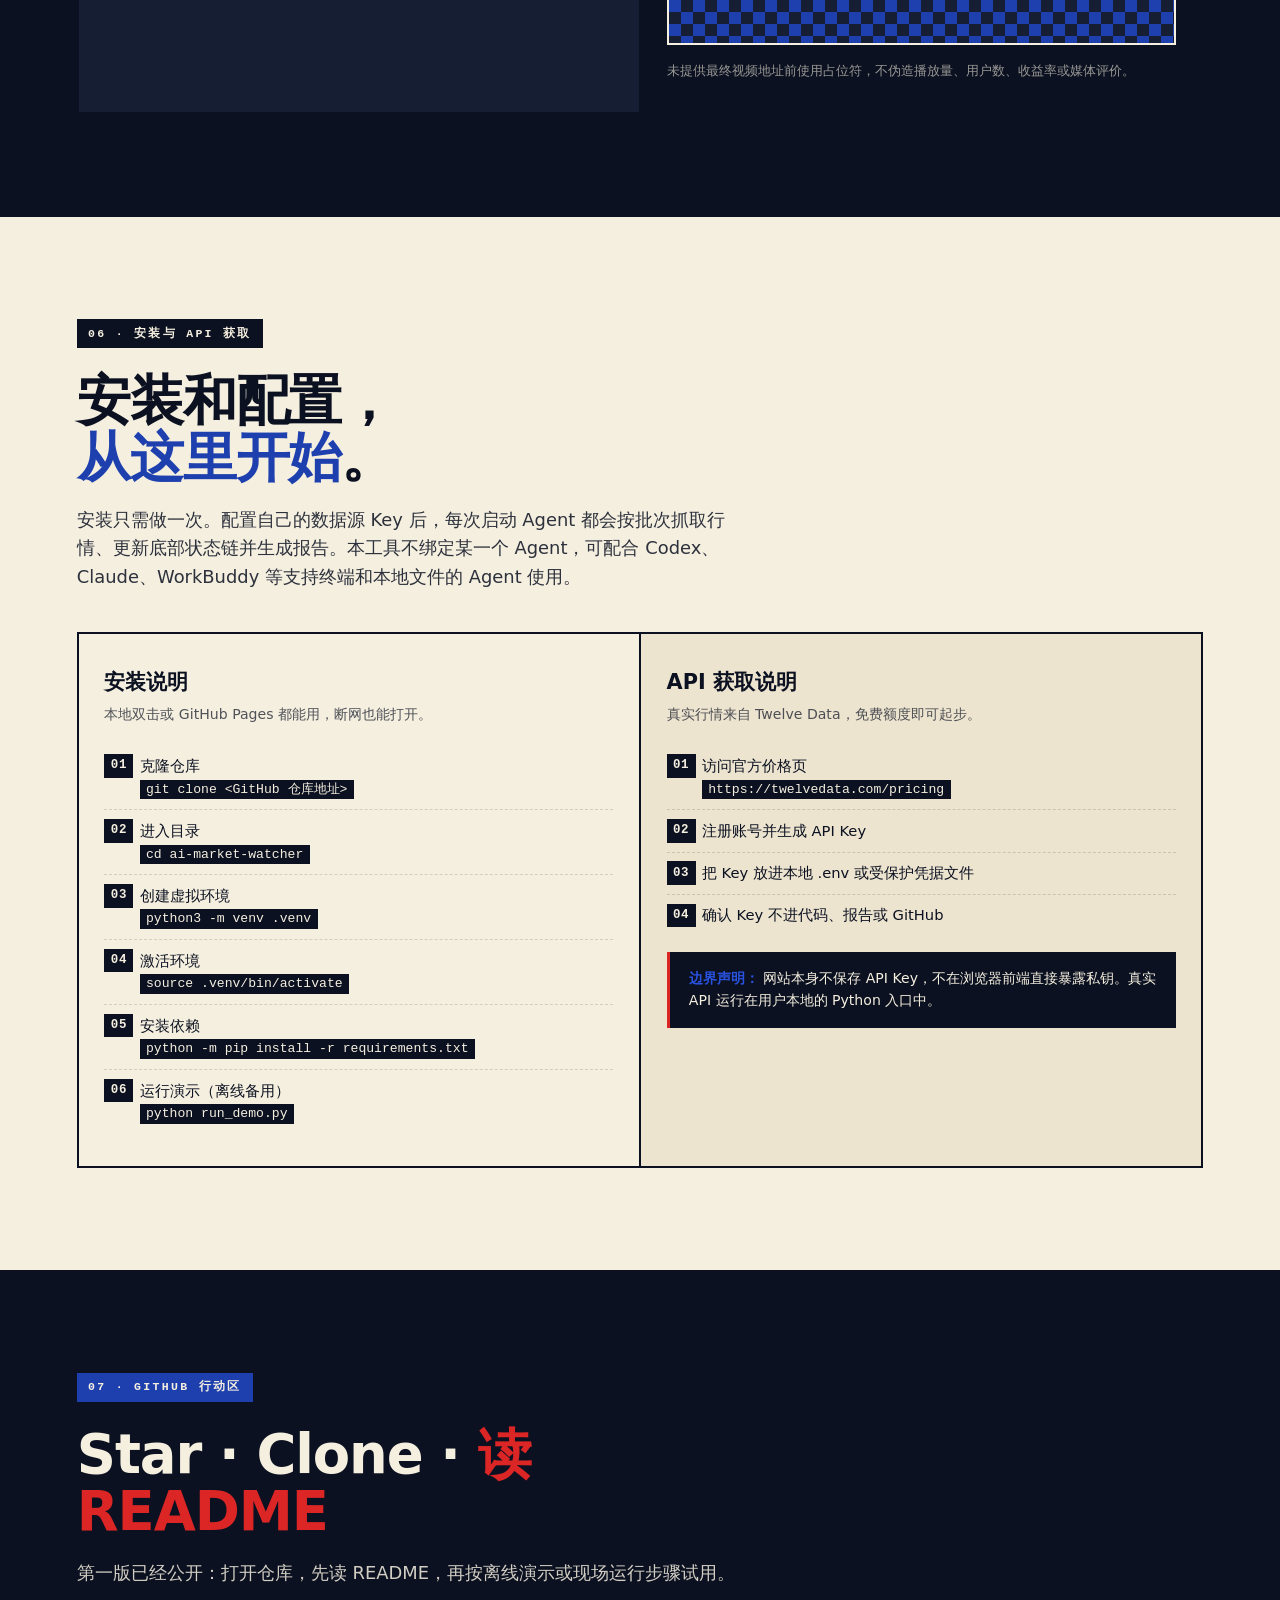
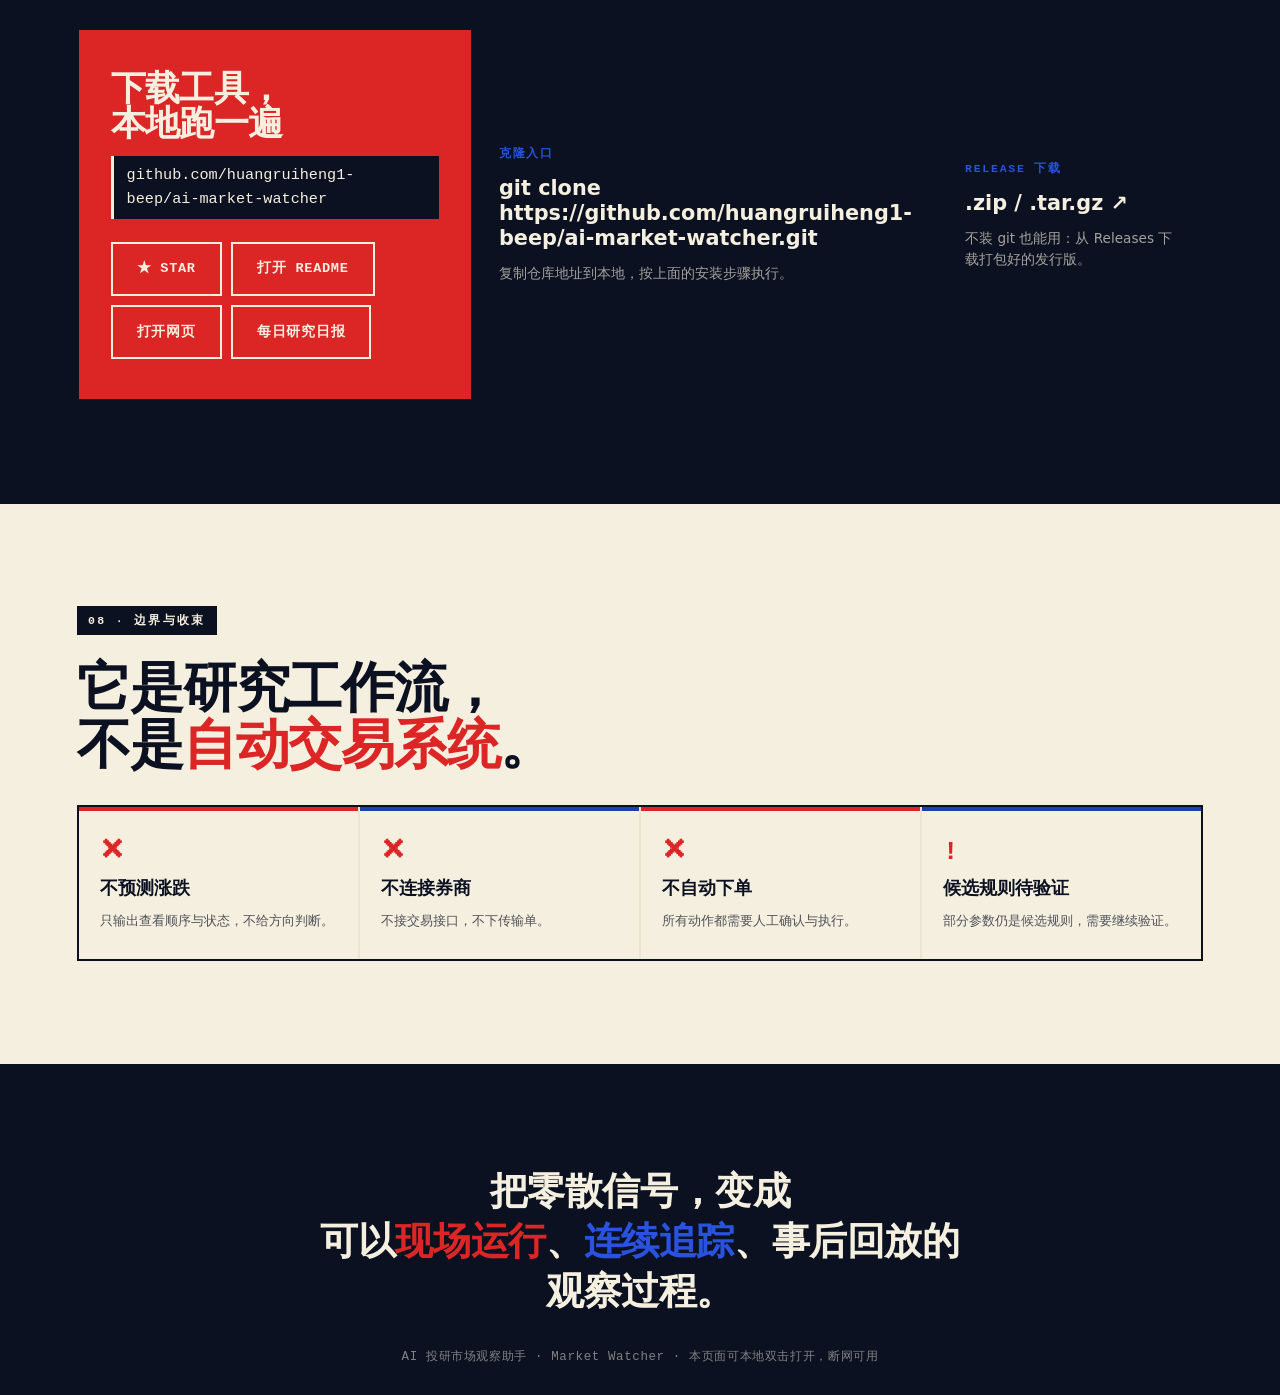
==== commit 73e72195: "Add local daily and seven-day review workflow" ====
--- a/roadshow/index.html
+++ b/roadshow/index.html
@@ -1107,8 +1107,8 @@
       <span class="t-en">Indicators are <span class="em-cobalt">evidence</span>,<br>state is the <span class="em-vermillion">process</span>.</span>
     </h2>
     <p class="sec-lead">
-      <span class="t-zh">当前五个工具各自提供证据，状态链把证据串成可回放的研究过程。下一阶段会增加 7 天复盘工具；它现在是规划项，不是本版已交付功能。</span>
-      <span class="t-en">The five shipped tools supply evidence; the status chain stitches it into a replayable process. A 7-day review tool is planned next; it is not part of this delivered version yet.</span>
+      <span class="t-zh">当前五个工具各自提供证据，状态链把证据串成可回放的研究过程。本地版已经提供 7 天复盘入口；公开网页保留一次案例快照，后续个人日报默认留在本地。</span>
+      <span class="t-en">The five tools supply evidence; the status chain stitches it into a replayable process. The local version now includes a 7-day review entry; the public site keeps one case snapshot while later personal reports stay local.</span>
     </p>
     <div class="tools-grid">
       <div class="tool tool-1">
@@ -1143,9 +1143,9 @@
       </div>
       <div class="tool tool-6">
         <span class="tool-num">NEXT · PLANNED</span>
-        <span class="role"><span class="t-zh">7 天复盘工具 · 规划中</span><span class="t-en">7-day review · planned</span></span>
+        <span class="role"><span class="t-zh">7 天复盘工具 · 本地可用</span><span class="t-en">7-day review · local</span></span>
         <h3><span class="t-zh">一周以后，复盘这条观察链</span><span class="t-en">Review the observation chain after a week</span></h3>
-        <p><span class="t-zh">汇总 7 天内的信号、状态变化、失效与人工复核记录，形成可回放的复盘报告。当前版本尚未实现，只先在产品路线中占位。</span><span class="t-en">Summarise seven days of signals, state changes, invalidations, and manual reviews into a replayable report. Not implemented in v0.1.0; shown here as the next product milestone.</span></p>
+        <p><span class="t-zh">汇总 7 天内的信号、状态变化、失效与人工复核记录，形成可回放的复盘报告。完整状态链和个人复盘数据留在本地，公开页面只展示产品边界与案例。</span><span class="t-en">Summarise seven days of signals, state changes, invalidations, and manual reviews into a replayable report. The full state chain and personal review data stay local; the public page shows the product boundary and a case.</span></p>
       </div>
     </div>
   </div>
